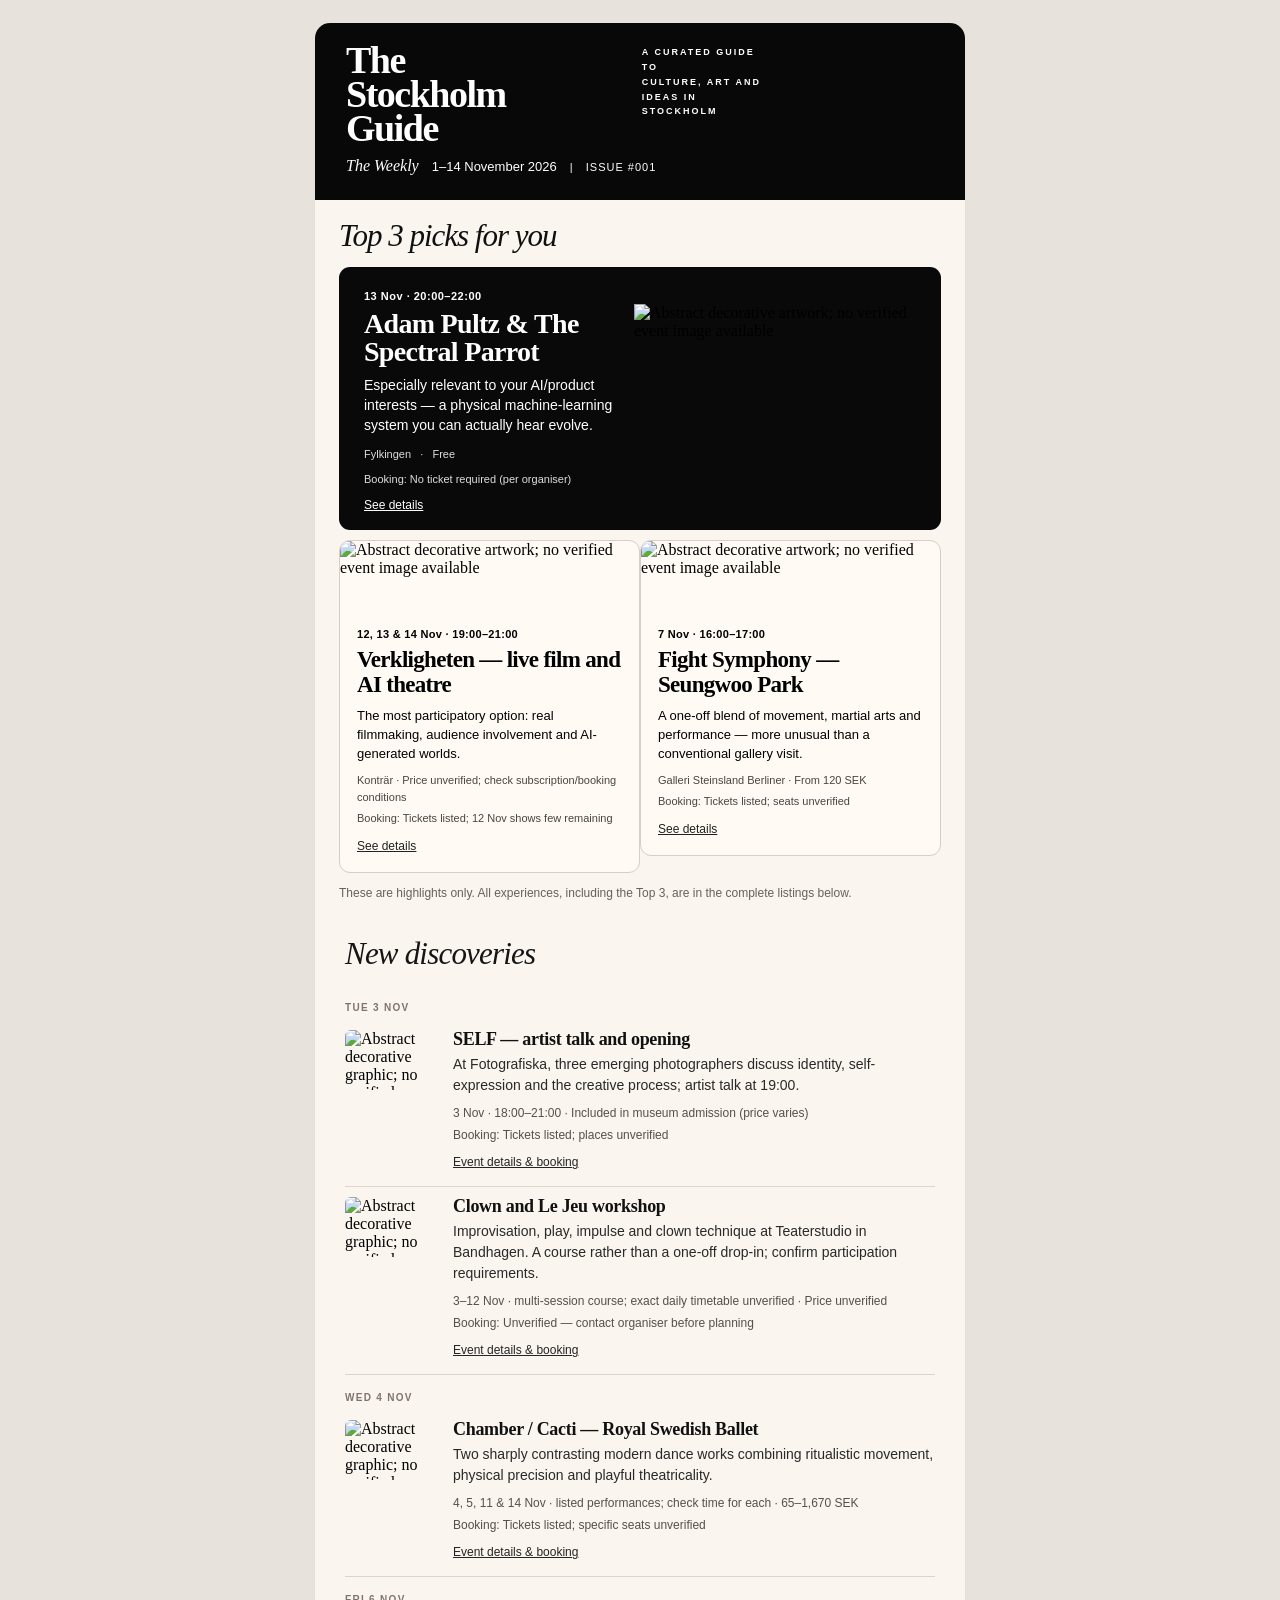
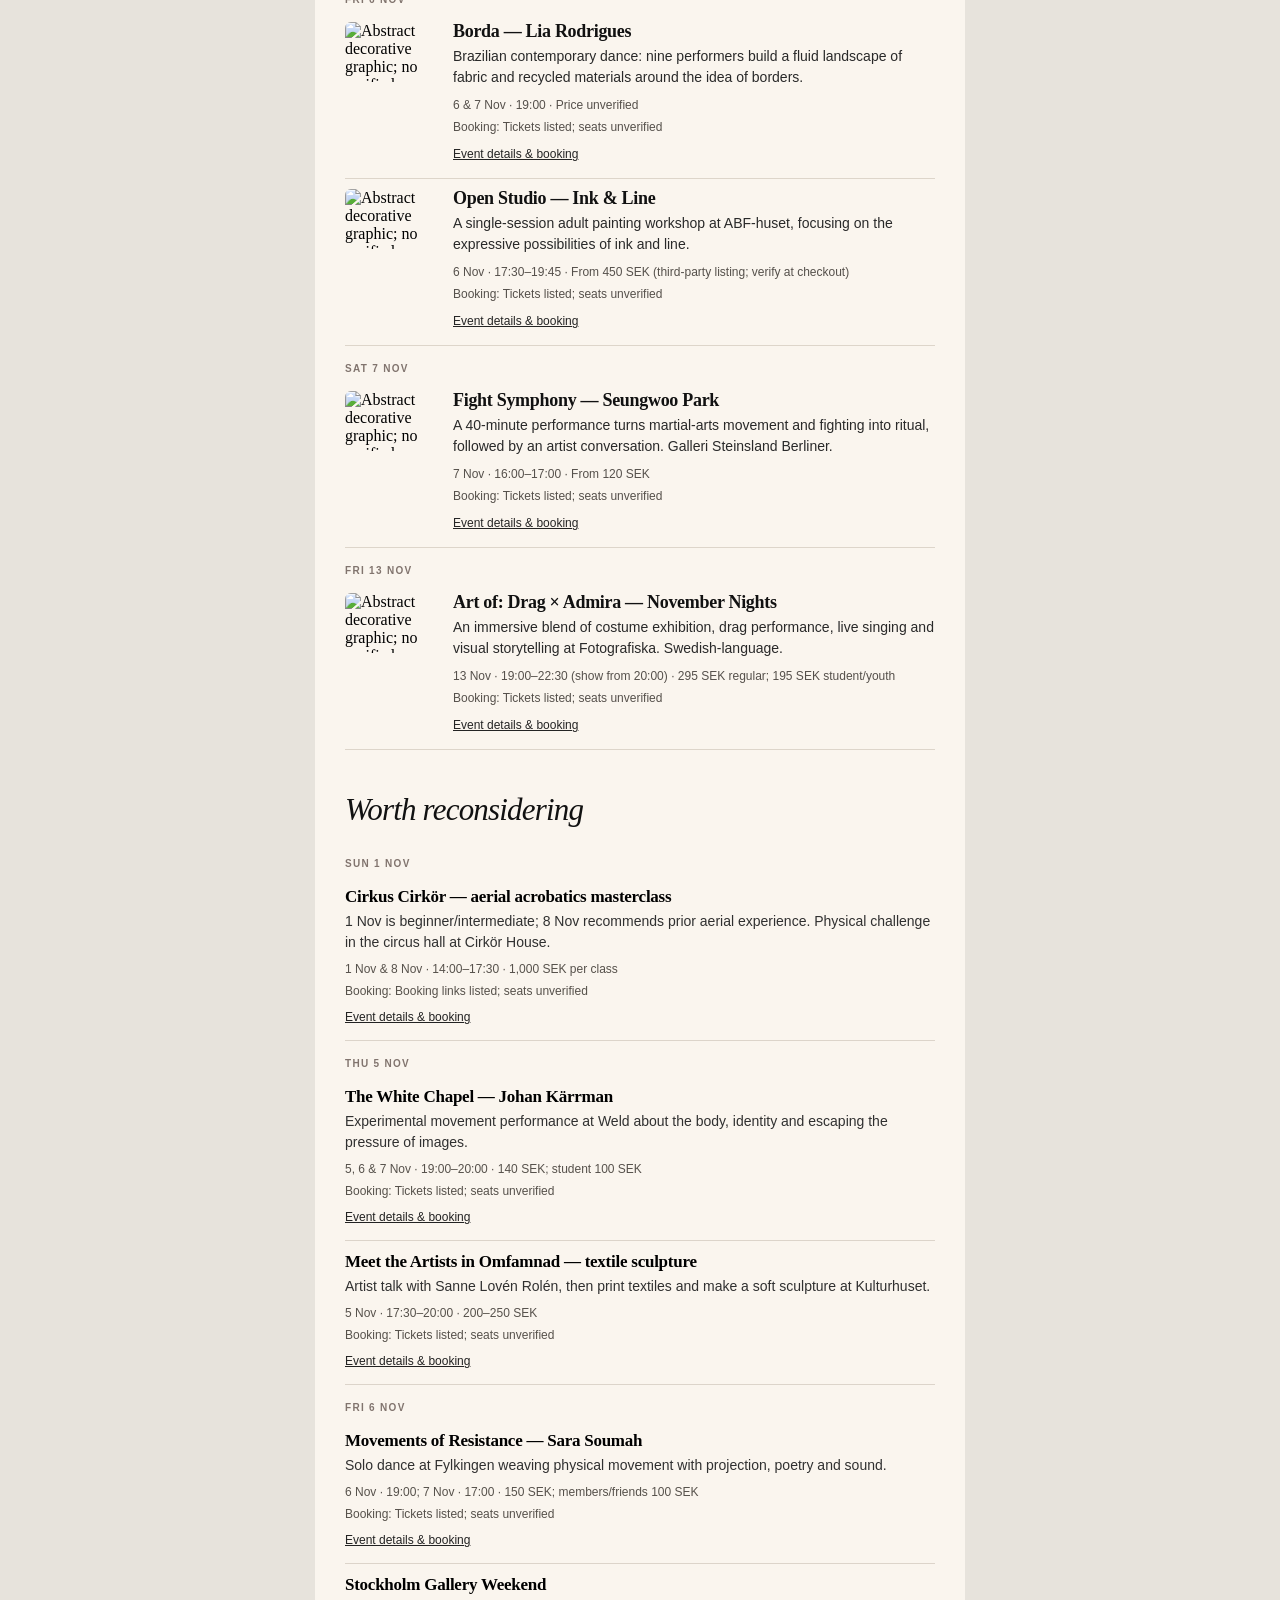
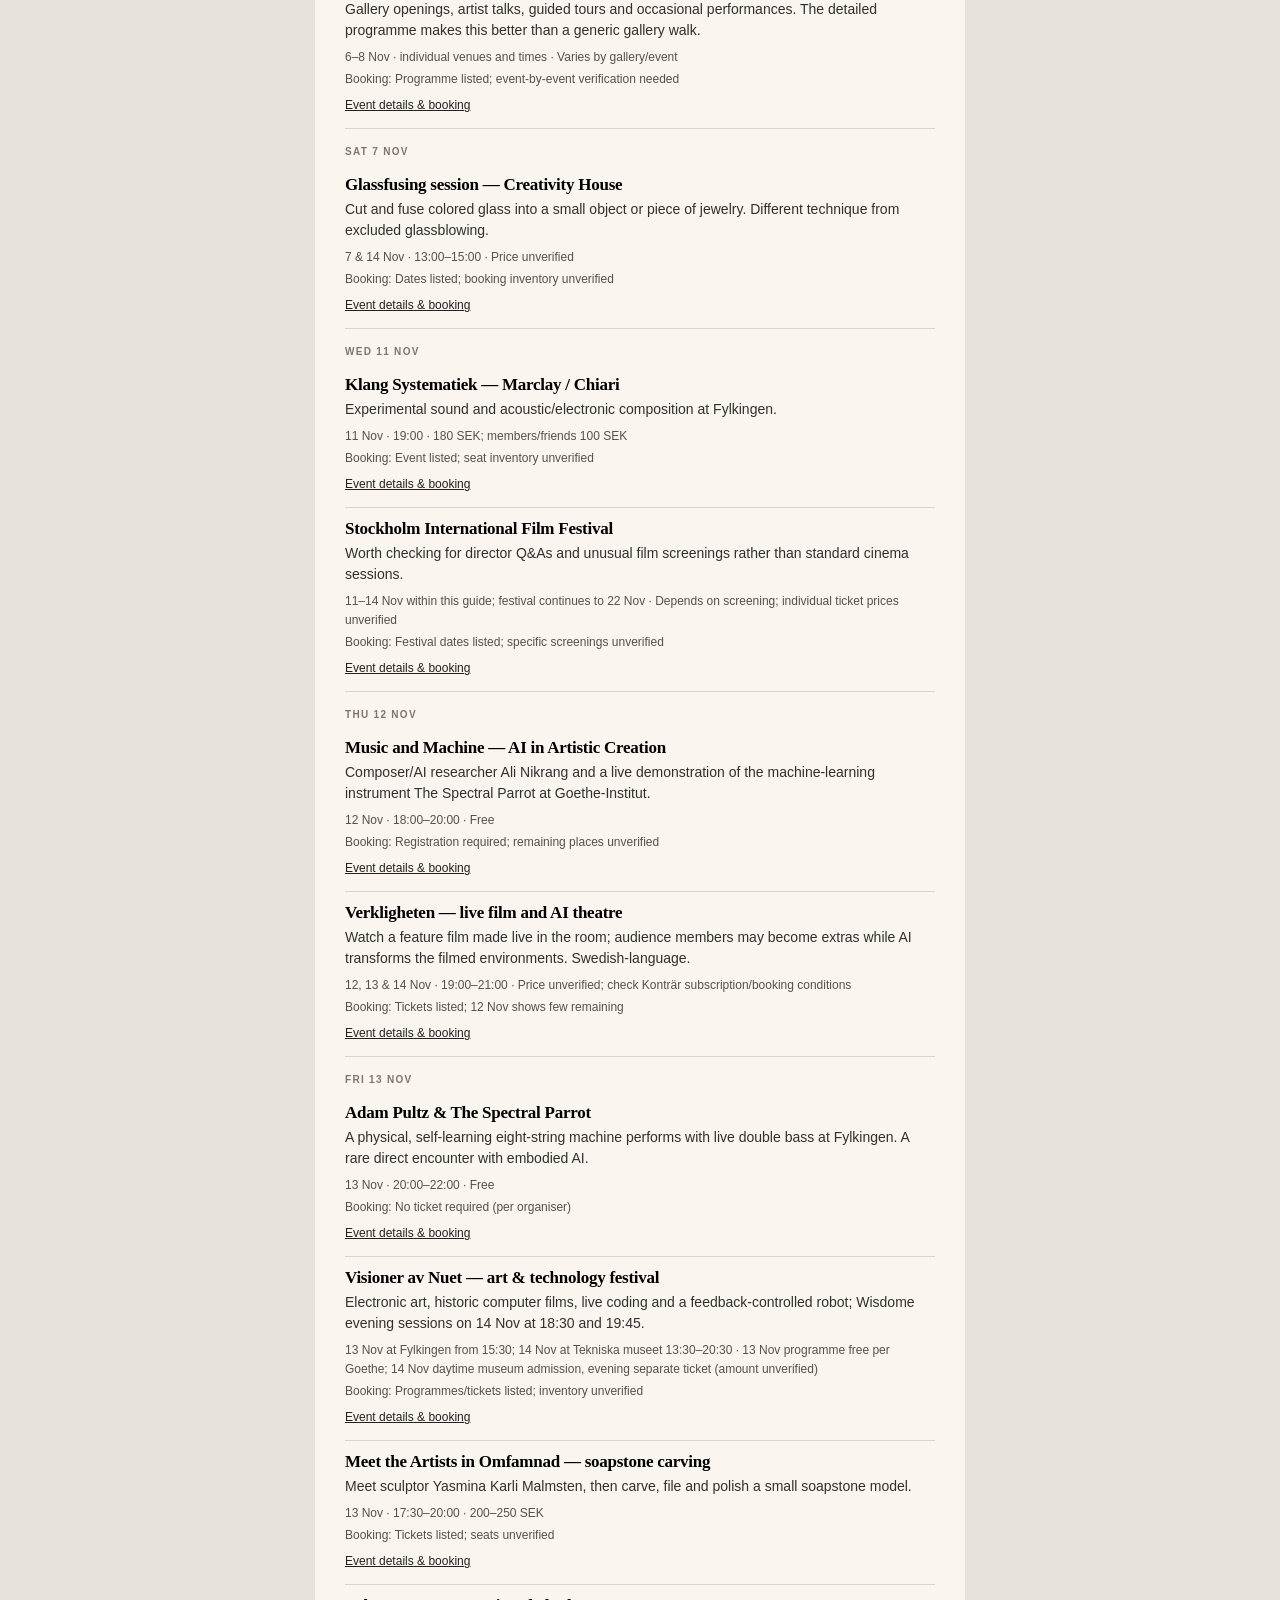
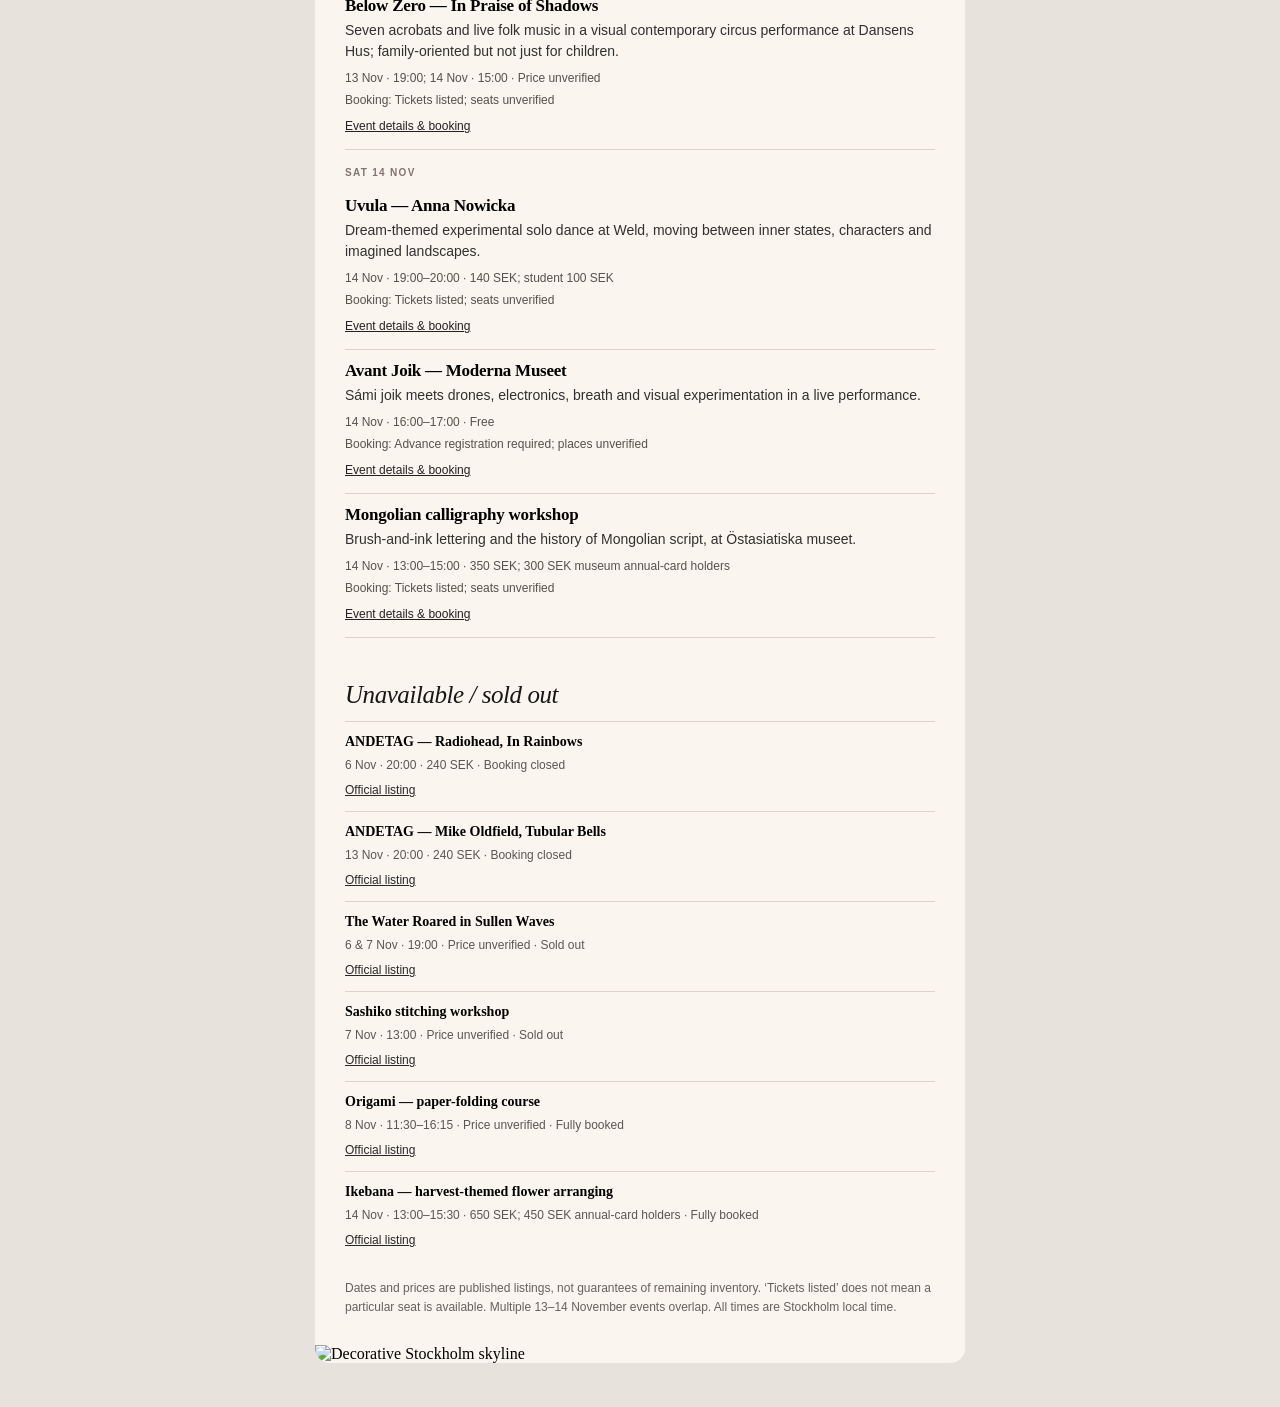
==== index.html @ 9b0d14fb "Publish milestone preview as Pages entrypoint" ====
<!doctype html>
<html lang="en"><head><meta charset="utf-8"><meta name="viewport" content="width=device-width,initial-scale=1"><meta name="color-scheme" content="light"><title>The Stockholm Guide · 1–14 November 2026</title>
<style>
@media screen and (max-width:600px){
 .shell{width:100%!important;max-width:100%!important}.outside{padding:0!important}.pad{padding-left:19px!important;padding-right:19px!important}
 .brand{font-size:34px!important;line-height:31px!important}.tagline{font-size:9px!important;letter-spacing:1.3px!important}.brush{width:95px!important;max-width:95px!important}
 .section-title{font-size:28px!important;line-height:32px!important}.feature-row,.feature-row tbody,.feature-row tr,.feature-row td{display:block!important;width:100%!important;box-sizing:border-box!important}.feature-gap{display:none!important}
 .hero-copy{padding:18px 18px 15px!important}.hero-photo{width:100%!important;max-height:165px!important;object-fit:cover!important}.hero-title{font-size:29px!important;line-height:30px!important}
 .small-card{margin-bottom:12px!important}.small-title{font-size:23px!important;line-height:25px!important}.small-photo{height:82px!important;object-fit:cover!important}
 .event-row,.event-row tbody,.event-row tr,.event-row td{box-sizing:border-box!important}.thumb-cell{width:65px!important}.thumb{width:54px!important;height:54px!important;object-fit:cover!important}
 .event-title{font-size:18px!important}.event-description{font-size:14px!important;line-height:21px!important}.event-info{font-size:12px!important;line-height:18px!important}
 .list-pad{padding-left:0!important;padding-right:0!important}.sky{height:auto!important}
}
</style></head>
<body style="margin:0;padding:0;background:#e7e3dc;-webkit-text-size-adjust:100%;">
<div style="display:none;font-size:1px;line-height:1px;max-height:0;max-width:0;opacity:0;overflow:hidden;">Experimental performance, art and unusual experiences in Stockholm — 1–14 November 2026</div>
<table role="presentation" width="100%" cellpadding="0" cellspacing="0" border="0" style="width:100%;border-collapse:collapse;background:#e7e3dc;"><tr><td align="center" class="outside" style="padding:23px 12px 44px;">
<table role="presentation" class="shell" width="650" cellpadding="0" cellspacing="0" border="0" style="width:650px;max-width:650px;border-collapse:separate;border-spacing:0;background:#faf5ee;border-radius:15px;overflow:hidden;">
<!-- FIXED MILESTONE MASTHEAD: stacked white serif brand + tagline + original brush + metadata line -->
<tr><td style="background:#080808;color:#fff;padding:0;">
<table role="presentation" width="100%" cellpadding="0" cellspacing="0" border="0" style="width:100%;border-collapse:collapse;"><tr><td class="pad" style="padding:20px 0 7px 31px;vertical-align:top;width:49%;">
<div class="brand" style="font-family:Georgia,'Times New Roman',serif;font-weight:bold;font-size:38px;line-height:34px;letter-spacing:-1.5px;color:white;">The<br>Stockholm<br>Guide</div></td>
<td style="padding:22px 0 0 9px;vertical-align:top;width:21%;border-left:0;"><div class="tagline" style="font-family:Arial,Helvetica,sans-serif;font-size:9px;font-weight:700;letter-spacing:2px;line-height:1.65;color:#fff;">A CURATED GUIDE TO<br>CULTURE, ART AND<br>IDEAS IN STOCKHOLM</div></td>
<td style="width:30%;vertical-align:top;text-align:right;padding:0;"><img class="brush" src="assets/milestone_brush.jpg" alt="" width="196" style="display:block;width:196px;max-width:196px;height:auto;border:0;margin-left:auto;"></td></tr></table>
<div class="pad" style="font-family:Arial,Helvetica,sans-serif;color:#fff;padding:2px 31px 11px;white-space:normal;"><span style="font-family:Georgia,'Times New Roman',serif;font-style:italic;font-size:16px;line-height:23px;">The Weekly</span><span style="font-size:13px;line-height:23px;padding:0 13px;">1–14 November 2026</span><span style="font-size:11px;letter-spacing:1px;">| &nbsp; ISSUE #001</span></div>
<img src="assets/milestone_torn.png" width="650" alt="" style="display:block;width:100%;height:11px;border:0;"></td></tr>
<!-- Top 3 layout is one integrated dark feature followed by TWO image-led supporting cards -->
<tr><td class="pad" style="padding:18px 24px 0;"><h2 class="section-title" style="font-family:Georgia,'Times New Roman',serif;font-size:31px;font-style:italic;line-height:36px;letter-spacing:-1px;margin:0 0 13px;font-weight:normal;color:#101010;">Top 3 picks for you <img src="assets/milestone_heading_stroke.png" width="95" alt="" style="width:95px;max-width:28%;height:auto;vertical-align:middle;border:0;display:inline-block;"></h2>


<table role="presentation" class="feature-row" width="100%" cellpadding="0" cellspacing="0" border="0" style="width:100%;background:#090909;border-radius:11px;overflow:hidden;border-collapse:separate;border-spacing:0;">
<tr><td class="hero-copy" width="49%" valign="middle" style="width:49%;padding:21px 5px 17px 25px;color:#fff;vertical-align:middle;">
<div style="font-family:Arial,Helvetica,sans-serif;font-size:11px;line-height:17px;letter-spacing:.5px;font-weight:bold;color:#fff;margin-bottom:5px;">13 Nov · 20:00–22:00</div>
<div class="hero-title" style="font-family:Georgia,'Times New Roman',serif;font-size:28px;font-weight:bold;line-height:28px;letter-spacing:-.7px;margin-bottom:9px;">Adam Pultz & The Spectral Parrot</div>
<div style="font-family:Arial,Helvetica,sans-serif;font-size:14px;line-height:20px;color:#fff;margin-bottom:11px;">Especially relevant to your AI/product interests — a physical machine-learning system you can actually hear evolve.</div>
<div style="font-family:Arial,Helvetica,sans-serif;font-size:11px;line-height:17px;color:#dedede;margin-bottom:8px;">Fylkingen &nbsp; · &nbsp; Free</div>
<div style="font-family:Arial,Helvetica,sans-serif;font-size:11px;line-height:17px;color:#dedede;margin-bottom:7px;">Booking: No ticket required (per organiser)</div>
<a href="https://www.goethe.de/ins/se/de/ver.cfm?event_id=27371285" style="font-family:Arial,Helvetica,sans-serif;font-size:12px;color:#fff;text-decoration:underline;">See details</a>
</td><td width="51%" style="width:51%;vertical-align:middle;padding:0;"><img class="hero-photo" src="assets/event-placeholder.jpg" width="307" alt="Abstract decorative artwork; no verified event image available" style="display:block;width:100%;height:auto;min-height:190px;object-fit:cover;border:0;"></td></tr></table>
<table role="presentation" class="feature-row" cellpadding="0" cellspacing="0" border="0" width="100%" style="border-collapse:collapse;width:100%;margin-top:10px;"><tr>


<td valign="top" style="width:50%;vertical-align:top;">
<table role="presentation" class="small-card" width="100%" cellpadding="0" cellspacing="0" border="0" style="width:100%;border-collapse:separate;border-spacing:0;border-radius:11px;overflow:hidden;background:#fffaf4;border:1px solid #d8cec1;">
<tr><td><img class="small-photo" src="assets/event-placeholder.jpg" width="292" alt="Abstract decorative artwork; no verified event image available" style="display:block;border:0;width:100%;height:73px;object-fit:cover;"></td></tr>
<tr><td style="padding:12px 17px 17px;"><div style="font-family:Arial,Helvetica,sans-serif;font-weight:700;font-size:11px;line-height:16px;letter-spacing:.3px;margin-bottom:5px;">12, 13 & 14 Nov · 19:00–21:00</div>
<div class="small-title" style="font:700 23px/25px Georgia,'Times New Roman',serif;letter-spacing:-.7px;margin:0 0 9px;">Verkligheten — live film and AI theatre</div>
<div style="font:13px/19px Arial,Helvetica,sans-serif;margin-bottom:9px;">The most participatory option: real filmmaking, audience involvement and AI-generated worlds.</div>
<div style="font:11px/17px Arial,Helvetica,sans-serif;color:#494541;margin-bottom:4px;">Konträr · Price unverified; check subscription/booking conditions</div>
<div style="font:11px/17px Arial,Helvetica,sans-serif;color:#494541;margin-bottom:9px;">Booking: Tickets listed; 12 Nov shows few remaining</div>
<a href="https://kontrar.se/en/show/verkligheten/" style="font:12px/17px Arial,Helvetica,sans-serif;text-decoration:underline;color:#222;">See details</a></td></tr></table></td>
<td class="feature-gap" width="10" style="width:10px;font-size:0;line-height:0;">&nbsp;</td>
<td valign="top" style="width:50%;vertical-align:top;">
<table role="presentation" class="small-card" width="100%" cellpadding="0" cellspacing="0" border="0" style="width:100%;border-collapse:separate;border-spacing:0;border-radius:11px;overflow:hidden;background:#fffaf4;border:1px solid #d8cec1;">
<tr><td><img class="small-photo" src="assets/event-placeholder.jpg" width="292" alt="Abstract decorative artwork; no verified event image available" style="display:block;border:0;width:100%;height:73px;object-fit:cover;"></td></tr>
<tr><td style="padding:12px 17px 17px;"><div style="font-family:Arial,Helvetica,sans-serif;font-weight:700;font-size:11px;line-height:16px;letter-spacing:.3px;margin-bottom:5px;">7 Nov · 16:00–17:00</div>
<div class="small-title" style="font:700 23px/25px Georgia,'Times New Roman',serif;letter-spacing:-.7px;margin:0 0 9px;">Fight Symphony — Seungwoo Park</div>
<div style="font:13px/19px Arial,Helvetica,sans-serif;margin-bottom:9px;">A one-off blend of movement, martial arts and performance — more unusual than a conventional gallery visit.</div>
<div style="font:11px/17px Arial,Helvetica,sans-serif;color:#494541;margin-bottom:4px;">Galleri Steinsland Berliner · From 120 SEK</div>
<div style="font:11px/17px Arial,Helvetica,sans-serif;color:#494541;margin-bottom:9px;">Booking: Tickets listed; seats unverified</div>
<a href="https://billetto.se/en/e/fight-symphony-seungwoo-park-biljetter-2023053" style="font:12px/17px Arial,Helvetica,sans-serif;text-decoration:underline;color:#222;">See details</a></td></tr></table></td>
</tr></table>
<p style="font:12px/18px Arial,Helvetica,sans-serif;color:#66615e;margin:11px 0 0;">These are highlights only. All experiences, including the Top 3, are in the complete listings below.</p>
</td></tr>
<!-- New discoveries: distinct FULL WIDTH group, image-supported entries, never side-by-side with Worth reconsidering -->
<tr><td class="pad" style="padding:34px 30px 0;"><h2 class="section-title" style="font:italic 31px/36px Georgia,'Times New Roman',serif;letter-spacing:-.8px;color:#151515;margin:0 0 13px;">New discoveries</h2>
<table role="presentation" cellpadding="0" cellspacing="0" border="0" width="100%" style="border-collapse:collapse;width:100%;">

<tr><td colspan="2" style="padding:15px 0 5px;color:#81746e;font:700 10px/15px Arial,Helvetica,sans-serif;letter-spacing:1.3px;text-transform:uppercase;">Tue 3 Nov</td></tr>
<tr><td class="thumb-cell" valign="top" width="96" style="width:96px;vertical-align:top;padding:10px 12px 15px 0;border-bottom:1px solid #ddd5ca;">
<img class="thumb" width="84" height="60" src="assets/event-placeholder-thumb.jpg" alt="Abstract decorative graphic; no verified event photo" style="display:block;width:84px;height:60px;object-fit:cover;border-radius:6px;border:0;"></td>
<td valign="top" style="vertical-align:top;padding:8px 0 14px;border-bottom:1px solid #ddd5ca;">
<div class="event-title" style="font:700 18px/22px Georgia,'Times New Roman',serif;letter-spacing:-.3px;margin-bottom:4px;color:#111;">SELF — artist talk and opening</div>
<div class="event-description" style="font:14px/21px Arial,Helvetica,sans-serif;margin:0 0 8px;color:#292929;">At Fotografiska, three emerging photographers discuss identity, self-expression and the creative process; artist talk at 19:00.</div>
<div class="event-info" style="font:12px/19px Arial,Helvetica,sans-serif;color:#55504b;margin-bottom:3px;">3 Nov · 18:00–21:00 · Included in museum admission (price varies)</div>
<div class="event-info" style="font:12px/19px Arial,Helvetica,sans-serif;color:#55504b;margin-bottom:7px;">Booking: Tickets listed; places unverified</div>
<a href="https://stockholm.fotografiska.com/en/events/self-artist-talk-and-opening" style="font:12px/19px Arial,Helvetica,sans-serif;text-decoration:underline;color:#242424;">Event details &amp; booking</a>
</td></tr>

<tr><td class="thumb-cell" valign="top" width="96" style="width:96px;vertical-align:top;padding:10px 12px 15px 0;border-bottom:1px solid #ddd5ca;">
<img class="thumb" width="84" height="60" src="assets/event-placeholder-thumb.jpg" alt="Abstract decorative graphic; no verified event photo" style="display:block;width:84px;height:60px;object-fit:cover;border-radius:6px;border:0;"></td>
<td valign="top" style="vertical-align:top;padding:8px 0 14px;border-bottom:1px solid #ddd5ca;">
<div class="event-title" style="font:700 18px/22px Georgia,'Times New Roman',serif;letter-spacing:-.3px;margin-bottom:4px;color:#111;">Clown and Le Jeu workshop</div>
<div class="event-description" style="font:14px/21px Arial,Helvetica,sans-serif;margin:0 0 8px;color:#292929;">Improvisation, play, impulse and clown technique at Teaterstudio in Bandhagen. A course rather than a one-off drop-in; confirm participation requirements.</div>
<div class="event-info" style="font:12px/19px Arial,Helvetica,sans-serif;color:#55504b;margin-bottom:3px;">3–12 Nov · multi-session course; exact daily timetable unverified · Price unverified</div>
<div class="event-info" style="font:12px/19px Arial,Helvetica,sans-serif;color:#55504b;margin-bottom:7px;">Booking: Unverified — contact organiser before planning</div>
<a href="https://nupagang.se/en/event/90556/" style="font:12px/19px Arial,Helvetica,sans-serif;text-decoration:underline;color:#242424;">Event details &amp; booking</a>
</td></tr>
<tr><td colspan="2" style="padding:15px 0 5px;color:#81746e;font:700 10px/15px Arial,Helvetica,sans-serif;letter-spacing:1.3px;text-transform:uppercase;">Wed 4 Nov</td></tr>
<tr><td class="thumb-cell" valign="top" width="96" style="width:96px;vertical-align:top;padding:10px 12px 15px 0;border-bottom:1px solid #ddd5ca;">
<img class="thumb" width="84" height="60" src="assets/event-placeholder-thumb.jpg" alt="Abstract decorative graphic; no verified event photo" style="display:block;width:84px;height:60px;object-fit:cover;border-radius:6px;border:0;"></td>
<td valign="top" style="vertical-align:top;padding:8px 0 14px;border-bottom:1px solid #ddd5ca;">
<div class="event-title" style="font:700 18px/22px Georgia,'Times New Roman',serif;letter-spacing:-.3px;margin-bottom:4px;color:#111;">Chamber / Cacti — Royal Swedish Ballet</div>
<div class="event-description" style="font:14px/21px Arial,Helvetica,sans-serif;margin:0 0 8px;color:#292929;">Two sharply contrasting modern dance works combining ritualistic movement, physical precision and playful theatricality.</div>
<div class="event-info" style="font:12px/19px Arial,Helvetica,sans-serif;color:#55504b;margin-bottom:3px;">4, 5, 11 & 14 Nov · listed performances; check time for each · 65–1,670 SEK</div>
<div class="event-info" style="font:12px/19px Arial,Helvetica,sans-serif;color:#55504b;margin-bottom:7px;">Booking: Tickets listed; specific seats unverified</div>
<a href="https://www.operan.se/en/productions/chamber-cacti" style="font:12px/19px Arial,Helvetica,sans-serif;text-decoration:underline;color:#242424;">Event details &amp; booking</a>
</td></tr>
<tr><td colspan="2" style="padding:15px 0 5px;color:#81746e;font:700 10px/15px Arial,Helvetica,sans-serif;letter-spacing:1.3px;text-transform:uppercase;">Fri 6 Nov</td></tr>
<tr><td class="thumb-cell" valign="top" width="96" style="width:96px;vertical-align:top;padding:10px 12px 15px 0;border-bottom:1px solid #ddd5ca;">
<img class="thumb" width="84" height="60" src="assets/event-placeholder-thumb.jpg" alt="Abstract decorative graphic; no verified event photo" style="display:block;width:84px;height:60px;object-fit:cover;border-radius:6px;border:0;"></td>
<td valign="top" style="vertical-align:top;padding:8px 0 14px;border-bottom:1px solid #ddd5ca;">
<div class="event-title" style="font:700 18px/22px Georgia,'Times New Roman',serif;letter-spacing:-.3px;margin-bottom:4px;color:#111;">Borda — Lia Rodrigues</div>
<div class="event-description" style="font:14px/21px Arial,Helvetica,sans-serif;margin:0 0 8px;color:#292929;">Brazilian contemporary dance: nine performers build a fluid landscape of fabric and recycled materials around the idea of borders.</div>
<div class="event-info" style="font:12px/19px Arial,Helvetica,sans-serif;color:#55504b;margin-bottom:3px;">6 & 7 Nov · 19:00 · Price unverified</div>
<div class="event-info" style="font:12px/19px Arial,Helvetica,sans-serif;color:#55504b;margin-bottom:7px;">Booking: Tickets listed; seats unverified</div>
<a href="https://dansenshus.se/en/program/lia-rodrigues-bra-borda/" style="font:12px/19px Arial,Helvetica,sans-serif;text-decoration:underline;color:#242424;">Event details &amp; booking</a>
</td></tr>

<tr><td class="thumb-cell" valign="top" width="96" style="width:96px;vertical-align:top;padding:10px 12px 15px 0;border-bottom:1px solid #ddd5ca;">
<img class="thumb" width="84" height="60" src="assets/event-placeholder-thumb.jpg" alt="Abstract decorative graphic; no verified event photo" style="display:block;width:84px;height:60px;object-fit:cover;border-radius:6px;border:0;"></td>
<td valign="top" style="vertical-align:top;padding:8px 0 14px;border-bottom:1px solid #ddd5ca;">
<div class="event-title" style="font:700 18px/22px Georgia,'Times New Roman',serif;letter-spacing:-.3px;margin-bottom:4px;color:#111;">Open Studio — Ink & Line</div>
<div class="event-description" style="font:14px/21px Arial,Helvetica,sans-serif;margin:0 0 8px;color:#292929;">A single-session adult painting workshop at ABF-huset, focusing on the expressive possibilities of ink and line.</div>
<div class="event-info" style="font:12px/19px Arial,Helvetica,sans-serif;color:#55504b;margin-bottom:3px;">6 Nov · 17:30–19:45 · From 450 SEK (third-party listing; verify at checkout)</div>
<div class="event-info" style="font:12px/19px Arial,Helvetica,sans-serif;color:#55504b;margin-bottom:7px;">Booking: Tickets listed; seats unverified</div>
<a href="https://www.tickster.com/se/en/events/3k1f32bajd91041/2026-11-06/oppen-atelje" style="font:12px/19px Arial,Helvetica,sans-serif;text-decoration:underline;color:#242424;">Event details &amp; booking</a>
</td></tr>
<tr><td colspan="2" style="padding:15px 0 5px;color:#81746e;font:700 10px/15px Arial,Helvetica,sans-serif;letter-spacing:1.3px;text-transform:uppercase;">Sat 7 Nov</td></tr>
<tr><td class="thumb-cell" valign="top" width="96" style="width:96px;vertical-align:top;padding:10px 12px 15px 0;border-bottom:1px solid #ddd5ca;">
<img class="thumb" width="84" height="60" src="assets/event-placeholder-thumb.jpg" alt="Abstract decorative graphic; no verified event photo" style="display:block;width:84px;height:60px;object-fit:cover;border-radius:6px;border:0;"></td>
<td valign="top" style="vertical-align:top;padding:8px 0 14px;border-bottom:1px solid #ddd5ca;">
<div class="event-title" style="font:700 18px/22px Georgia,'Times New Roman',serif;letter-spacing:-.3px;margin-bottom:4px;color:#111;">Fight Symphony — Seungwoo Park</div>
<div class="event-description" style="font:14px/21px Arial,Helvetica,sans-serif;margin:0 0 8px;color:#292929;">A 40-minute performance turns martial-arts movement and fighting into ritual, followed by an artist conversation. Galleri Steinsland Berliner.</div>
<div class="event-info" style="font:12px/19px Arial,Helvetica,sans-serif;color:#55504b;margin-bottom:3px;">7 Nov · 16:00–17:00 · From 120 SEK</div>
<div class="event-info" style="font:12px/19px Arial,Helvetica,sans-serif;color:#55504b;margin-bottom:7px;">Booking: Tickets listed; seats unverified</div>
<a href="https://billetto.se/en/e/fight-symphony-seungwoo-park-biljetter-2023053" style="font:12px/19px Arial,Helvetica,sans-serif;text-decoration:underline;color:#242424;">Event details &amp; booking</a>
</td></tr>
<tr><td colspan="2" style="padding:15px 0 5px;color:#81746e;font:700 10px/15px Arial,Helvetica,sans-serif;letter-spacing:1.3px;text-transform:uppercase;">Fri 13 Nov</td></tr>
<tr><td class="thumb-cell" valign="top" width="96" style="width:96px;vertical-align:top;padding:10px 12px 15px 0;border-bottom:1px solid #ddd5ca;">
<img class="thumb" width="84" height="60" src="assets/event-placeholder-thumb.jpg" alt="Abstract decorative graphic; no verified event photo" style="display:block;width:84px;height:60px;object-fit:cover;border-radius:6px;border:0;"></td>
<td valign="top" style="vertical-align:top;padding:8px 0 14px;border-bottom:1px solid #ddd5ca;">
<div class="event-title" style="font:700 18px/22px Georgia,'Times New Roman',serif;letter-spacing:-.3px;margin-bottom:4px;color:#111;">Art of: Drag × Admira — November Nights</div>
<div class="event-description" style="font:14px/21px Arial,Helvetica,sans-serif;margin:0 0 8px;color:#292929;">An immersive blend of costume exhibition, drag performance, live singing and visual storytelling at Fotografiska. Swedish-language.</div>
<div class="event-info" style="font:12px/19px Arial,Helvetica,sans-serif;color:#55504b;margin-bottom:3px;">13 Nov · 19:00–22:30 (show from 20:00) · 295 SEK regular; 195 SEK student/youth</div>
<div class="event-info" style="font:12px/19px Arial,Helvetica,sans-serif;color:#55504b;margin-bottom:7px;">Booking: Tickets listed; seats unverified</div>
<a href="https://stockholm.fotografiska.com/sv/events/art-of-drag-admira-november-nights" style="font:12px/19px Arial,Helvetica,sans-serif;text-decoration:underline;color:#242424;">Event details &amp; booking</a>
</td></tr>
</table></td></tr>
<!-- Worth reconsidering: SEPARATE minimal image-free rows, full metadata -->
<tr><td class="pad" style="padding:42px 30px 0;"><h2 class="section-title" style="font:italic 31px/36px Georgia,'Times New Roman',serif;letter-spacing:-.8px;color:#111;margin:0 0 13px;">Worth reconsidering</h2>
<table role="presentation" width="100%" cellpadding="0" cellspacing="0" border="0" style="border-collapse:collapse;width:100%;">

<tr><td style="padding:15px 0 5px;color:#81746e;font:700 10px/15px Arial,Helvetica,sans-serif;letter-spacing:1.3px;text-transform:uppercase;">Sun 1 Nov</td></tr>
<tr><td style="padding:10px 0 13px;border-bottom:1px solid #dcd4ca;">
<div class="event-title" style="font:700 17px/21px Georgia,'Times New Roman',serif;letter-spacing:-.25px;margin-bottom:4px;">Cirkus Cirkör — aerial acrobatics masterclass</div>
<div class="event-description" style="font:14px/21px Arial,Helvetica,sans-serif;margin-bottom:7px;color:#303030;">1 Nov is beginner/intermediate; 8 Nov recommends prior aerial experience. Physical challenge in the circus hall at Cirkör House.</div>
<div class="event-info" style="font:12px/19px Arial,Helvetica,sans-serif;color:#56514b;margin-bottom:3px;">1 Nov & 8 Nov · 14:00–17:30 · 1,000 SEK per class</div>
<div class="event-info" style="font:12px/19px Arial,Helvetica,sans-serif;color:#56514b;margin-bottom:6px;">Booking: Booking links listed; seats unverified</div>
<a href="https://www.cirkor.se/en/aerial-acrobatics-masterclasses/" style="font:12px/19px Arial,Helvetica,sans-serif;color:#222;text-decoration:underline;">Event details &amp; booking</a>
</td></tr>
<tr><td style="padding:15px 0 5px;color:#81746e;font:700 10px/15px Arial,Helvetica,sans-serif;letter-spacing:1.3px;text-transform:uppercase;">Thu 5 Nov</td></tr>
<tr><td style="padding:10px 0 13px;border-bottom:1px solid #dcd4ca;">
<div class="event-title" style="font:700 17px/21px Georgia,'Times New Roman',serif;letter-spacing:-.25px;margin-bottom:4px;">The White Chapel — Johan Kärrman</div>
<div class="event-description" style="font:14px/21px Arial,Helvetica,sans-serif;margin-bottom:7px;color:#303030;">Experimental movement performance at Weld about the body, identity and escaping the pressure of images.</div>
<div class="event-info" style="font:12px/19px Arial,Helvetica,sans-serif;color:#56514b;margin-bottom:3px;">5, 6 & 7 Nov · 19:00–20:00 · 140 SEK; student 100 SEK</div>
<div class="event-info" style="font:12px/19px Arial,Helvetica,sans-serif;color:#56514b;margin-bottom:6px;">Booking: Tickets listed; seats unverified</div>
<a href="https://book.weld.se/" style="font:12px/19px Arial,Helvetica,sans-serif;color:#222;text-decoration:underline;">Event details &amp; booking</a>
</td></tr>

<tr><td style="padding:10px 0 13px;border-bottom:1px solid #dcd4ca;">
<div class="event-title" style="font:700 17px/21px Georgia,'Times New Roman',serif;letter-spacing:-.25px;margin-bottom:4px;">Meet the Artists in Omfamnad — textile sculpture</div>
<div class="event-description" style="font:14px/21px Arial,Helvetica,sans-serif;margin-bottom:7px;color:#303030;">Artist talk with Sanne Lovén Rolén, then print textiles and make a soft sculpture at Kulturhuset.</div>
<div class="event-info" style="font:12px/19px Arial,Helvetica,sans-serif;color:#56514b;margin-bottom:3px;">5 Nov · 17:30–20:00 · 200–250 SEK</div>
<div class="event-info" style="font:12px/19px Arial,Helvetica,sans-serif;color:#56514b;margin-bottom:6px;">Booking: Tickets listed; seats unverified</div>
<a href="https://kulturhusetstadsteatern.se/utstallningar/mot-konstnarerna-i-omfamnad" style="font:12px/19px Arial,Helvetica,sans-serif;color:#222;text-decoration:underline;">Event details &amp; booking</a>
</td></tr>
<tr><td style="padding:15px 0 5px;color:#81746e;font:700 10px/15px Arial,Helvetica,sans-serif;letter-spacing:1.3px;text-transform:uppercase;">Fri 6 Nov</td></tr>
<tr><td style="padding:10px 0 13px;border-bottom:1px solid #dcd4ca;">
<div class="event-title" style="font:700 17px/21px Georgia,'Times New Roman',serif;letter-spacing:-.25px;margin-bottom:4px;">Movements of Resistance — Sara Soumah</div>
<div class="event-description" style="font:14px/21px Arial,Helvetica,sans-serif;margin-bottom:7px;color:#303030;">Solo dance at Fylkingen weaving physical movement with projection, poetry and sound.</div>
<div class="event-info" style="font:12px/19px Arial,Helvetica,sans-serif;color:#56514b;margin-bottom:3px;">6 Nov · 19:00; 7 Nov · 17:00 · 150 SEK; members/friends 100 SEK</div>
<div class="event-info" style="font:12px/19px Arial,Helvetica,sans-serif;color:#56514b;margin-bottom:6px;">Booking: Tickets listed; seats unverified</div>
<a href="https://www.fylkingen.se/en/events" style="font:12px/19px Arial,Helvetica,sans-serif;color:#222;text-decoration:underline;">Event details &amp; booking</a>
</td></tr>

<tr><td style="padding:10px 0 13px;border-bottom:1px solid #dcd4ca;">
<div class="event-title" style="font:700 17px/21px Georgia,'Times New Roman',serif;letter-spacing:-.25px;margin-bottom:4px;">Stockholm Gallery Weekend</div>
<div class="event-description" style="font:14px/21px Arial,Helvetica,sans-serif;margin-bottom:7px;color:#303030;">Gallery openings, artist talks, guided tours and occasional performances. The detailed programme makes this better than a generic gallery walk.</div>
<div class="event-info" style="font:12px/19px Arial,Helvetica,sans-serif;color:#56514b;margin-bottom:3px;">6–8 Nov · individual venues and times · Varies by gallery/event</div>
<div class="event-info" style="font:12px/19px Arial,Helvetica,sans-serif;color:#56514b;margin-bottom:6px;">Booking: Programme listed; event-by-event verification needed</div>
<a href="https://gallery-weekend-stockholm.com/" style="font:12px/19px Arial,Helvetica,sans-serif;color:#222;text-decoration:underline;">Event details &amp; booking</a>
</td></tr>
<tr><td style="padding:15px 0 5px;color:#81746e;font:700 10px/15px Arial,Helvetica,sans-serif;letter-spacing:1.3px;text-transform:uppercase;">Sat 7 Nov</td></tr>
<tr><td style="padding:10px 0 13px;border-bottom:1px solid #dcd4ca;">
<div class="event-title" style="font:700 17px/21px Georgia,'Times New Roman',serif;letter-spacing:-.25px;margin-bottom:4px;">Glassfusing session — Creativity House</div>
<div class="event-description" style="font:14px/21px Arial,Helvetica,sans-serif;margin-bottom:7px;color:#303030;">Cut and fuse colored glass into a small object or piece of jewelry. Different technique from excluded glassblowing.</div>
<div class="event-info" style="font:12px/19px Arial,Helvetica,sans-serif;color:#56514b;margin-bottom:3px;">7 & 14 Nov · 13:00–15:00 · Price unverified</div>
<div class="event-info" style="font:12px/19px Arial,Helvetica,sans-serif;color:#56514b;margin-bottom:6px;">Booking: Dates listed; booking inventory unverified</div>
<a href="https://www.visitstockholm.com/events/glassfusing-session/next/" style="font:12px/19px Arial,Helvetica,sans-serif;color:#222;text-decoration:underline;">Event details &amp; booking</a>
</td></tr>
<tr><td style="padding:15px 0 5px;color:#81746e;font:700 10px/15px Arial,Helvetica,sans-serif;letter-spacing:1.3px;text-transform:uppercase;">Wed 11 Nov</td></tr>
<tr><td style="padding:10px 0 13px;border-bottom:1px solid #dcd4ca;">
<div class="event-title" style="font:700 17px/21px Georgia,'Times New Roman',serif;letter-spacing:-.25px;margin-bottom:4px;">Klang Systematiek — Marclay / Chiari</div>
<div class="event-description" style="font:14px/21px Arial,Helvetica,sans-serif;margin-bottom:7px;color:#303030;">Experimental sound and acoustic/electronic composition at Fylkingen.</div>
<div class="event-info" style="font:12px/19px Arial,Helvetica,sans-serif;color:#56514b;margin-bottom:3px;">11 Nov · 19:00 · 180 SEK; members/friends 100 SEK</div>
<div class="event-info" style="font:12px/19px Arial,Helvetica,sans-serif;color:#56514b;margin-bottom:6px;">Booking: Event listed; seat inventory unverified</div>
<a href="https://www.fylkingen.se/en/events" style="font:12px/19px Arial,Helvetica,sans-serif;color:#222;text-decoration:underline;">Event details &amp; booking</a>
</td></tr>

<tr><td style="padding:10px 0 13px;border-bottom:1px solid #dcd4ca;">
<div class="event-title" style="font:700 17px/21px Georgia,'Times New Roman',serif;letter-spacing:-.25px;margin-bottom:4px;">Stockholm International Film Festival</div>
<div class="event-description" style="font:14px/21px Arial,Helvetica,sans-serif;margin-bottom:7px;color:#303030;">Worth checking for director Q&As and unusual film screenings rather than standard cinema sessions.</div>
<div class="event-info" style="font:12px/19px Arial,Helvetica,sans-serif;color:#56514b;margin-bottom:3px;">11–14 Nov within this guide; festival continues to 22 Nov · Depends on screening; individual ticket prices unverified</div>
<div class="event-info" style="font:12px/19px Arial,Helvetica,sans-serif;color:#56514b;margin-bottom:6px;">Booking: Festival dates listed; specific screenings unverified</div>
<a href="https://www.stockholmfilmfestival.se/en/" style="font:12px/19px Arial,Helvetica,sans-serif;color:#222;text-decoration:underline;">Event details &amp; booking</a>
</td></tr>
<tr><td style="padding:15px 0 5px;color:#81746e;font:700 10px/15px Arial,Helvetica,sans-serif;letter-spacing:1.3px;text-transform:uppercase;">Thu 12 Nov</td></tr>
<tr><td style="padding:10px 0 13px;border-bottom:1px solid #dcd4ca;">
<div class="event-title" style="font:700 17px/21px Georgia,'Times New Roman',serif;letter-spacing:-.25px;margin-bottom:4px;">Music and Machine — AI in Artistic Creation</div>
<div class="event-description" style="font:14px/21px Arial,Helvetica,sans-serif;margin-bottom:7px;color:#303030;">Composer/AI researcher Ali Nikrang and a live demonstration of the machine-learning instrument The Spectral Parrot at Goethe-Institut.</div>
<div class="event-info" style="font:12px/19px Arial,Helvetica,sans-serif;color:#56514b;margin-bottom:3px;">12 Nov · 18:00–20:00 · Free</div>
<div class="event-info" style="font:12px/19px Arial,Helvetica,sans-serif;color:#56514b;margin-bottom:6px;">Booking: Registration required; remaining places unverified</div>
<a href="https://www.goethe.de/ins/se/sv/ver.cfm?event_id=27369359" style="font:12px/19px Arial,Helvetica,sans-serif;color:#222;text-decoration:underline;">Event details &amp; booking</a>
</td></tr>

<tr><td style="padding:10px 0 13px;border-bottom:1px solid #dcd4ca;">
<div class="event-title" style="font:700 17px/21px Georgia,'Times New Roman',serif;letter-spacing:-.25px;margin-bottom:4px;">Verkligheten — live film and AI theatre</div>
<div class="event-description" style="font:14px/21px Arial,Helvetica,sans-serif;margin-bottom:7px;color:#303030;">Watch a feature film made live in the room; audience members may become extras while AI transforms the filmed environments. Swedish-language.</div>
<div class="event-info" style="font:12px/19px Arial,Helvetica,sans-serif;color:#56514b;margin-bottom:3px;">12, 13 & 14 Nov · 19:00–21:00 · Price unverified; check Konträr subscription/booking conditions</div>
<div class="event-info" style="font:12px/19px Arial,Helvetica,sans-serif;color:#56514b;margin-bottom:6px;">Booking: Tickets listed; 12 Nov shows few remaining</div>
<a href="https://kontrar.se/en/show/verkligheten/" style="font:12px/19px Arial,Helvetica,sans-serif;color:#222;text-decoration:underline;">Event details &amp; booking</a>
</td></tr>
<tr><td style="padding:15px 0 5px;color:#81746e;font:700 10px/15px Arial,Helvetica,sans-serif;letter-spacing:1.3px;text-transform:uppercase;">Fri 13 Nov</td></tr>
<tr><td style="padding:10px 0 13px;border-bottom:1px solid #dcd4ca;">
<div class="event-title" style="font:700 17px/21px Georgia,'Times New Roman',serif;letter-spacing:-.25px;margin-bottom:4px;">Adam Pultz & The Spectral Parrot</div>
<div class="event-description" style="font:14px/21px Arial,Helvetica,sans-serif;margin-bottom:7px;color:#303030;">A physical, self-learning eight-string machine performs with live double bass at Fylkingen. A rare direct encounter with embodied AI.</div>
<div class="event-info" style="font:12px/19px Arial,Helvetica,sans-serif;color:#56514b;margin-bottom:3px;">13 Nov · 20:00–22:00 · Free</div>
<div class="event-info" style="font:12px/19px Arial,Helvetica,sans-serif;color:#56514b;margin-bottom:6px;">Booking: No ticket required (per organiser)</div>
<a href="https://www.goethe.de/ins/se/de/ver.cfm?event_id=27371285" style="font:12px/19px Arial,Helvetica,sans-serif;color:#222;text-decoration:underline;">Event details &amp; booking</a>
</td></tr>

<tr><td style="padding:10px 0 13px;border-bottom:1px solid #dcd4ca;">
<div class="event-title" style="font:700 17px/21px Georgia,'Times New Roman',serif;letter-spacing:-.25px;margin-bottom:4px;">Visioner av Nuet — art & technology festival</div>
<div class="event-description" style="font:14px/21px Arial,Helvetica,sans-serif;margin-bottom:7px;color:#303030;">Electronic art, historic computer films, live coding and a feedback-controlled robot; Wisdome evening sessions on 14 Nov at 18:30 and 19:45.</div>
<div class="event-info" style="font:12px/19px Arial,Helvetica,sans-serif;color:#56514b;margin-bottom:3px;">13 Nov at Fylkingen from 15:30; 14 Nov at Tekniska museet 13:30–20:30 · 13 Nov programme free per Goethe; 14 Nov daytime museum admission, evening separate ticket (amount unverified)</div>
<div class="event-info" style="font:12px/19px Arial,Helvetica,sans-serif;color:#56514b;margin-bottom:6px;">Booking: Programmes/tickets listed; inventory unverified</div>
<a href="https://www.tekniskamuseet.se/program-och-upplevelser/art-tech/visioner-av-nuet/" style="font:12px/19px Arial,Helvetica,sans-serif;color:#222;text-decoration:underline;">Event details &amp; booking</a>
</td></tr>

<tr><td style="padding:10px 0 13px;border-bottom:1px solid #dcd4ca;">
<div class="event-title" style="font:700 17px/21px Georgia,'Times New Roman',serif;letter-spacing:-.25px;margin-bottom:4px;">Meet the Artists in Omfamnad — soapstone carving</div>
<div class="event-description" style="font:14px/21px Arial,Helvetica,sans-serif;margin-bottom:7px;color:#303030;">Meet sculptor Yasmina Karli Malmsten, then carve, file and polish a small soapstone model.</div>
<div class="event-info" style="font:12px/19px Arial,Helvetica,sans-serif;color:#56514b;margin-bottom:3px;">13 Nov · 17:30–20:00 · 200–250 SEK</div>
<div class="event-info" style="font:12px/19px Arial,Helvetica,sans-serif;color:#56514b;margin-bottom:6px;">Booking: Tickets listed; seats unverified</div>
<a href="https://kulturhusetstadsteatern.se/utstallningar/mot-konstnarerna-i-omfamnad" style="font:12px/19px Arial,Helvetica,sans-serif;color:#222;text-decoration:underline;">Event details &amp; booking</a>
</td></tr>

<tr><td style="padding:10px 0 13px;border-bottom:1px solid #dcd4ca;">
<div class="event-title" style="font:700 17px/21px Georgia,'Times New Roman',serif;letter-spacing:-.25px;margin-bottom:4px;">Below Zero — In Praise of Shadows</div>
<div class="event-description" style="font:14px/21px Arial,Helvetica,sans-serif;margin-bottom:7px;color:#303030;">Seven acrobats and live folk music in a visual contemporary circus performance at Dansens Hus; family-oriented but not just for children.</div>
<div class="event-info" style="font:12px/19px Arial,Helvetica,sans-serif;color:#56514b;margin-bottom:3px;">13 Nov · 19:00; 14 Nov · 15:00 · Price unverified</div>
<div class="event-info" style="font:12px/19px Arial,Helvetica,sans-serif;color:#56514b;margin-bottom:6px;">Booking: Tickets listed; seats unverified</div>
<a href="https://dansenshus.se/en/program/below-zero-swe-in-praise-of-shadows/" style="font:12px/19px Arial,Helvetica,sans-serif;color:#222;text-decoration:underline;">Event details &amp; booking</a>
</td></tr>
<tr><td style="padding:15px 0 5px;color:#81746e;font:700 10px/15px Arial,Helvetica,sans-serif;letter-spacing:1.3px;text-transform:uppercase;">Sat 14 Nov</td></tr>
<tr><td style="padding:10px 0 13px;border-bottom:1px solid #dcd4ca;">
<div class="event-title" style="font:700 17px/21px Georgia,'Times New Roman',serif;letter-spacing:-.25px;margin-bottom:4px;">Uvula — Anna Nowicka</div>
<div class="event-description" style="font:14px/21px Arial,Helvetica,sans-serif;margin-bottom:7px;color:#303030;">Dream-themed experimental solo dance at Weld, moving between inner states, characters and imagined landscapes.</div>
<div class="event-info" style="font:12px/19px Arial,Helvetica,sans-serif;color:#56514b;margin-bottom:3px;">14 Nov · 19:00–20:00 · 140 SEK; student 100 SEK</div>
<div class="event-info" style="font:12px/19px Arial,Helvetica,sans-serif;color:#56514b;margin-bottom:6px;">Booking: Tickets listed; seats unverified</div>
<a href="https://book.weld.se/e/uvula-anna-nowicka-pl-de/" style="font:12px/19px Arial,Helvetica,sans-serif;color:#222;text-decoration:underline;">Event details &amp; booking</a>
</td></tr>

<tr><td style="padding:10px 0 13px;border-bottom:1px solid #dcd4ca;">
<div class="event-title" style="font:700 17px/21px Georgia,'Times New Roman',serif;letter-spacing:-.25px;margin-bottom:4px;">Avant Joik — Moderna Museet</div>
<div class="event-description" style="font:14px/21px Arial,Helvetica,sans-serif;margin-bottom:7px;color:#303030;">Sámi joik meets drones, electronics, breath and visual experimentation in a live performance.</div>
<div class="event-info" style="font:12px/19px Arial,Helvetica,sans-serif;color:#56514b;margin-bottom:3px;">14 Nov · 16:00–17:00 · Free</div>
<div class="event-info" style="font:12px/19px Arial,Helvetica,sans-serif;color:#56514b;margin-bottom:6px;">Booking: Advance registration required; places unverified</div>
<a href="https://www.modernamuseet.se/en/stockholm/events/avant-joik/" style="font:12px/19px Arial,Helvetica,sans-serif;color:#222;text-decoration:underline;">Event details &amp; booking</a>
</td></tr>

<tr><td style="padding:10px 0 13px;border-bottom:1px solid #dcd4ca;">
<div class="event-title" style="font:700 17px/21px Georgia,'Times New Roman',serif;letter-spacing:-.25px;margin-bottom:4px;">Mongolian calligraphy workshop</div>
<div class="event-description" style="font:14px/21px Arial,Helvetica,sans-serif;margin-bottom:7px;color:#303030;">Brush-and-ink lettering and the history of Mongolian script, at Östasiatiska museet.</div>
<div class="event-info" style="font:12px/19px Arial,Helvetica,sans-serif;color:#56514b;margin-bottom:3px;">14 Nov · 13:00–15:00 · 350 SEK; 300 SEK museum annual-card holders</div>
<div class="event-info" style="font:12px/19px Arial,Helvetica,sans-serif;color:#56514b;margin-bottom:6px;">Booking: Tickets listed; seats unverified</div>
<a href="https://www.ostasiatiskamuseet.se/kalendarium/program/workshop-mongolisk-kalligrafi/" style="font:12px/19px Arial,Helvetica,sans-serif;color:#222;text-decoration:underline;">Event details &amp; booking</a>
</td></tr></table></td></tr>
<!-- Unavailable, deliberately smaller but complete -->
<tr><td class="pad" style="padding:41px 30px 28px;"><h2 style="font:italic 25px/31px Georgia,'Times New Roman',serif;letter-spacing:-.45px;color:#171717;margin:0 0 11px;">Unavailable / sold out</h2>
<div style="border-top:1px solid #dcd4ca;padding:10px 0 12px;"><div style="font:700 14px/20px Georgia,'Times New Roman',serif;margin-bottom:4px;">ANDETAG — Radiohead, In Rainbows</div><div style="font:12px/18px Arial,Helvetica,sans-serif;color:#5b5652;margin-bottom:6px;">6 Nov · 20:00 · 240 SEK · Booking closed</div><a href="https://www.andetag.museum/en/stockholm/listening-evenings/radiohead-in-rainbows/" style="font:12px/18px Arial,Helvetica,sans-serif;color:#282828;text-decoration:underline;">Official listing</a></div><div style="border-top:1px solid #dcd4ca;padding:10px 0 12px;"><div style="font:700 14px/20px Georgia,'Times New Roman',serif;margin-bottom:4px;">ANDETAG — Mike Oldfield, Tubular Bells</div><div style="font:12px/18px Arial,Helvetica,sans-serif;color:#5b5652;margin-bottom:6px;">13 Nov · 20:00 · 240 SEK · Booking closed</div><a href="https://www.andetag.museum/en/stockholm/listening-evenings/mike-oldfield-tubular-bells/" style="font:12px/18px Arial,Helvetica,sans-serif;color:#282828;text-decoration:underline;">Official listing</a></div><div style="border-top:1px solid #dcd4ca;padding:10px 0 12px;"><div style="font:700 14px/20px Georgia,'Times New Roman',serif;margin-bottom:4px;">The Water Roared in Sullen Waves</div><div style="font:12px/18px Arial,Helvetica,sans-serif;color:#5b5652;margin-bottom:6px;">6 & 7 Nov · 19:00 · Price unverified · Sold out</div><a href="https://kontrar.se/en/show/the-water-roared-in-sullen-waves/" style="font:12px/18px Arial,Helvetica,sans-serif;color:#282828;text-decoration:underline;">Official listing</a></div><div style="border-top:1px solid #dcd4ca;padding:10px 0 12px;"><div style="font:700 14px/20px Georgia,'Times New Roman',serif;margin-bottom:4px;">Sashiko stitching workshop</div><div style="font:12px/18px Arial,Helvetica,sans-serif;color:#5b5652;margin-bottom:6px;">7 Nov · 13:00 · Price unverified · Sold out</div><a href="https://www.tickster.com/se/sv/events/vhytxag1kew2tbd/2026-11-07/workshop-sashiko" style="font:12px/18px Arial,Helvetica,sans-serif;color:#282828;text-decoration:underline;">Official listing</a></div><div style="border-top:1px solid #dcd4ca;padding:10px 0 12px;"><div style="font:700 14px/20px Georgia,'Times New Roman',serif;margin-bottom:4px;">Origami — paper-folding course</div><div style="font:12px/18px Arial,Helvetica,sans-serif;color:#5b5652;margin-bottom:6px;">8 Nov · 11:30–16:15 · Price unverified · Fully booked</div><a href="https://www.etnografiskamuseet.se/kalendarium/kurser/" style="font:12px/18px Arial,Helvetica,sans-serif;color:#282828;text-decoration:underline;">Official listing</a></div><div style="border-top:1px solid #dcd4ca;padding:10px 0 12px;"><div style="font:700 14px/20px Georgia,'Times New Roman',serif;margin-bottom:4px;">Ikebana — harvest-themed flower arranging</div><div style="font:12px/18px Arial,Helvetica,sans-serif;color:#5b5652;margin-bottom:6px;">14 Nov · 13:00–15:30 · 650 SEK; 450 SEK annual-card holders · Fully booked</div><a href="https://production.etnografiskamuseet.se/kalendarium/kurser/ikebana-kinro-kansha-no-hi/" style="font:12px/18px Arial,Helvetica,sans-serif;color:#282828;text-decoration:underline;">Official listing</a></div>
<p style="font:12px/19px Arial,Helvetica,sans-serif;color:#66615e;margin:18px 0 0;">Dates and prices are published listings, not guarantees of remaining inventory. ‘Tickets listed’ does not mean a particular seat is available. Multiple 13–14 November events overlap. All times are Stockholm local time.</p></td></tr>
<!-- Original milestone's STOCKHOLM SKYLINE illustration, no invented logo -->
<tr><td style="padding:0;background:#faf5ee;"><img class="sky" src="assets/milestone_skyline.png" alt="Decorative Stockholm skyline" width="650" style="display:block;width:100%;max-width:650px;height:auto;border:0;"></td></tr>
</table></td></tr></table></body></html>
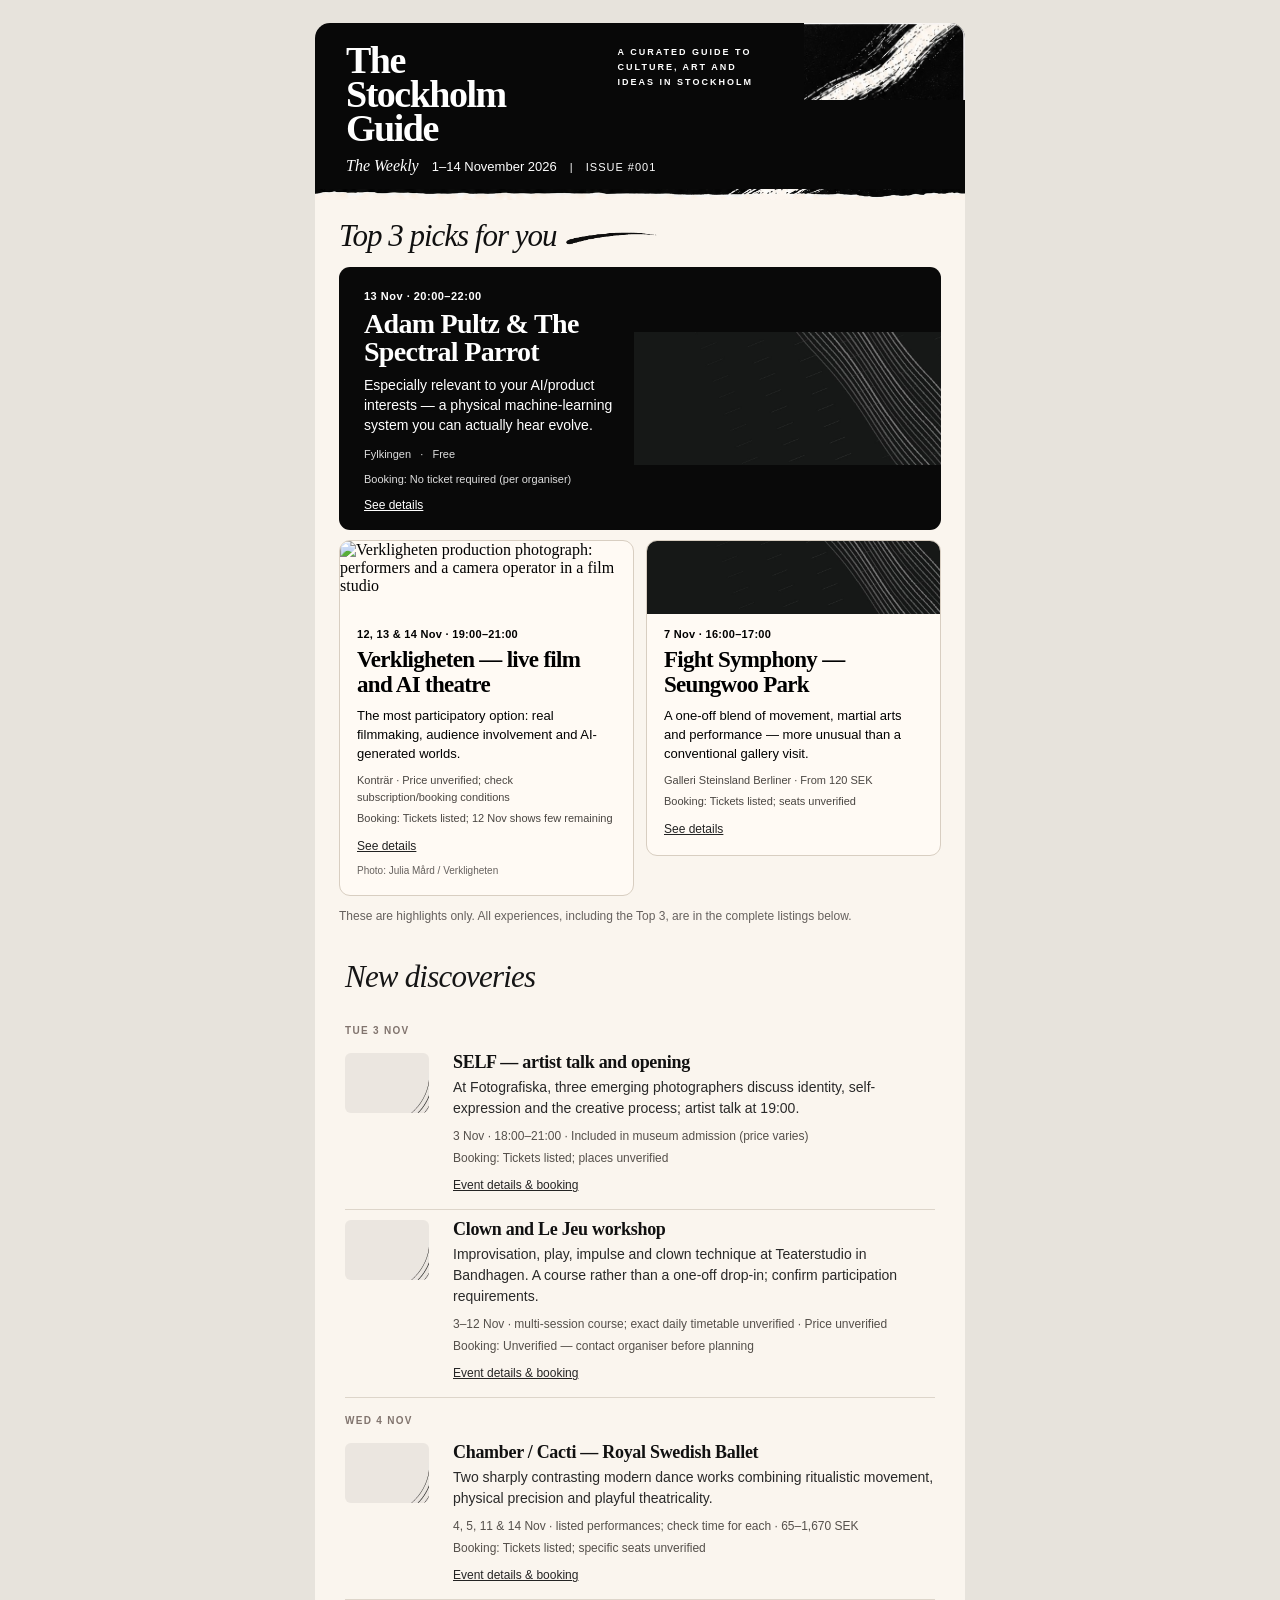
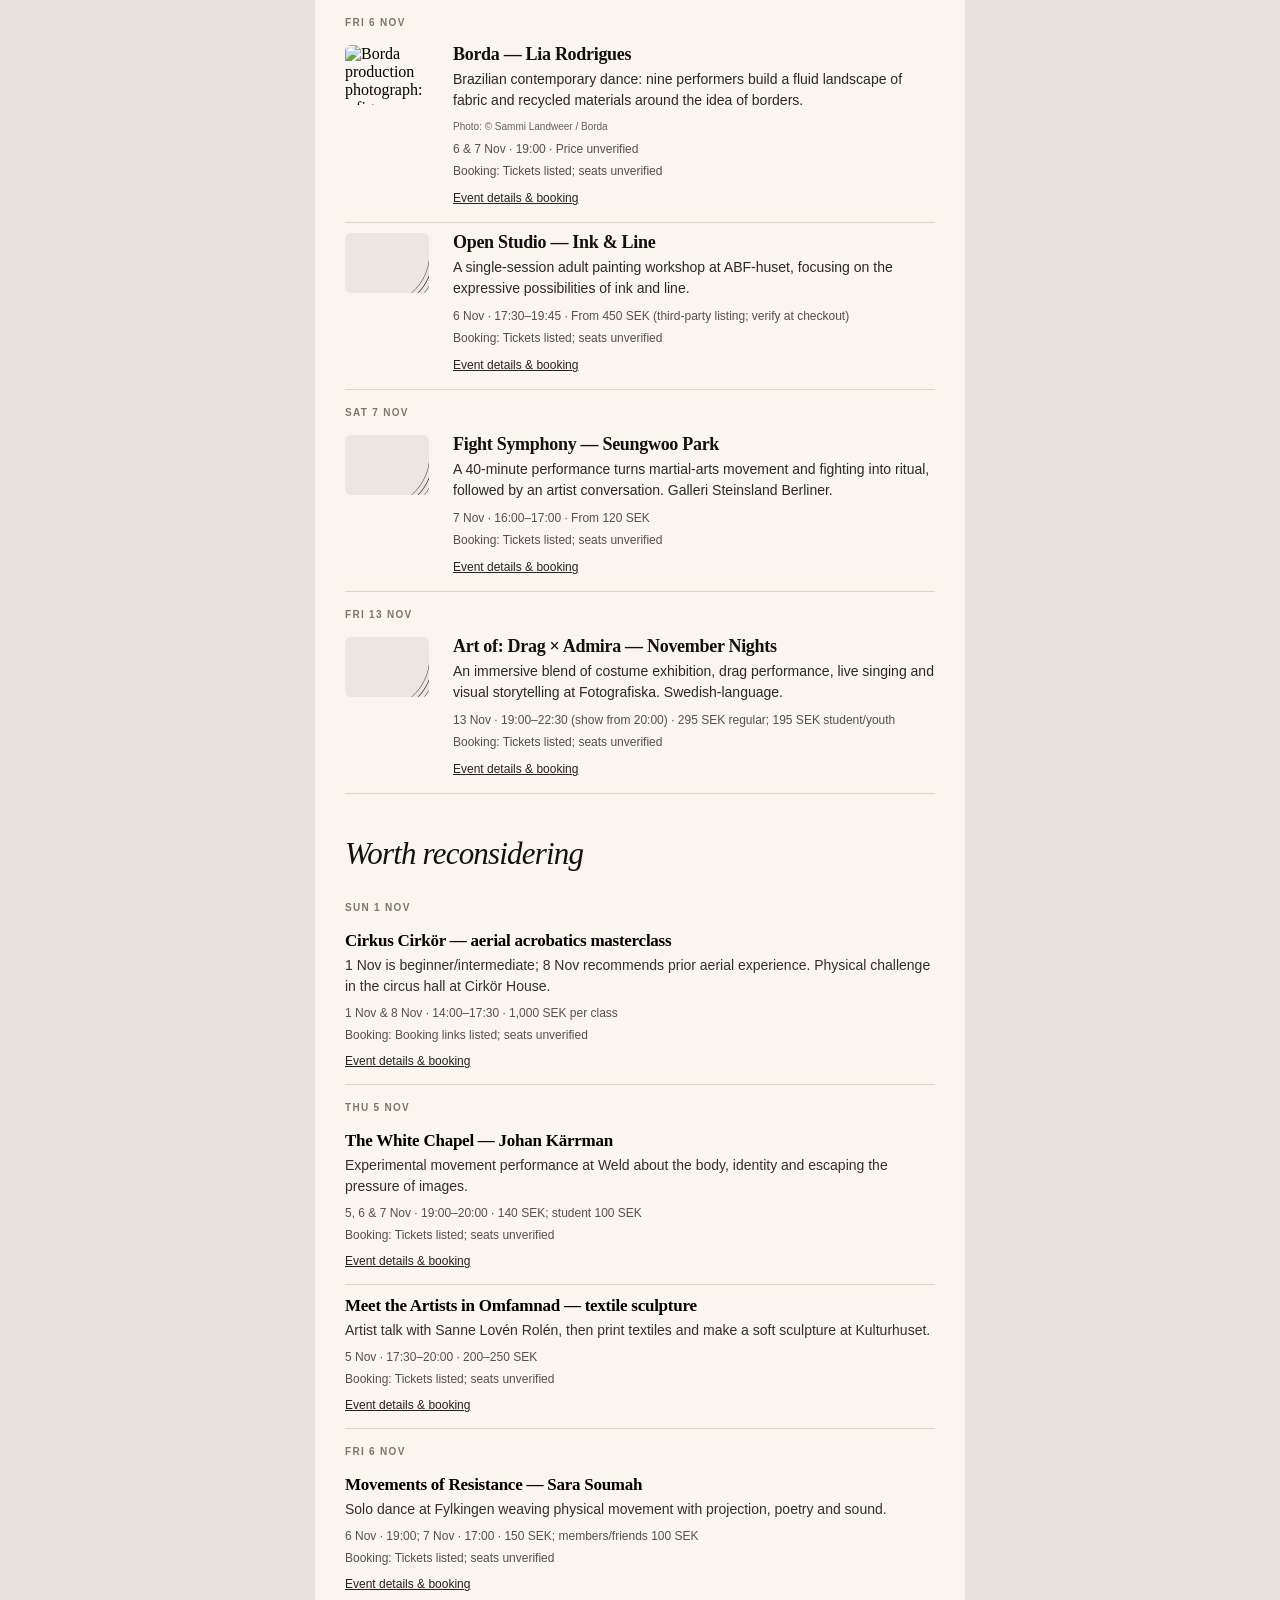
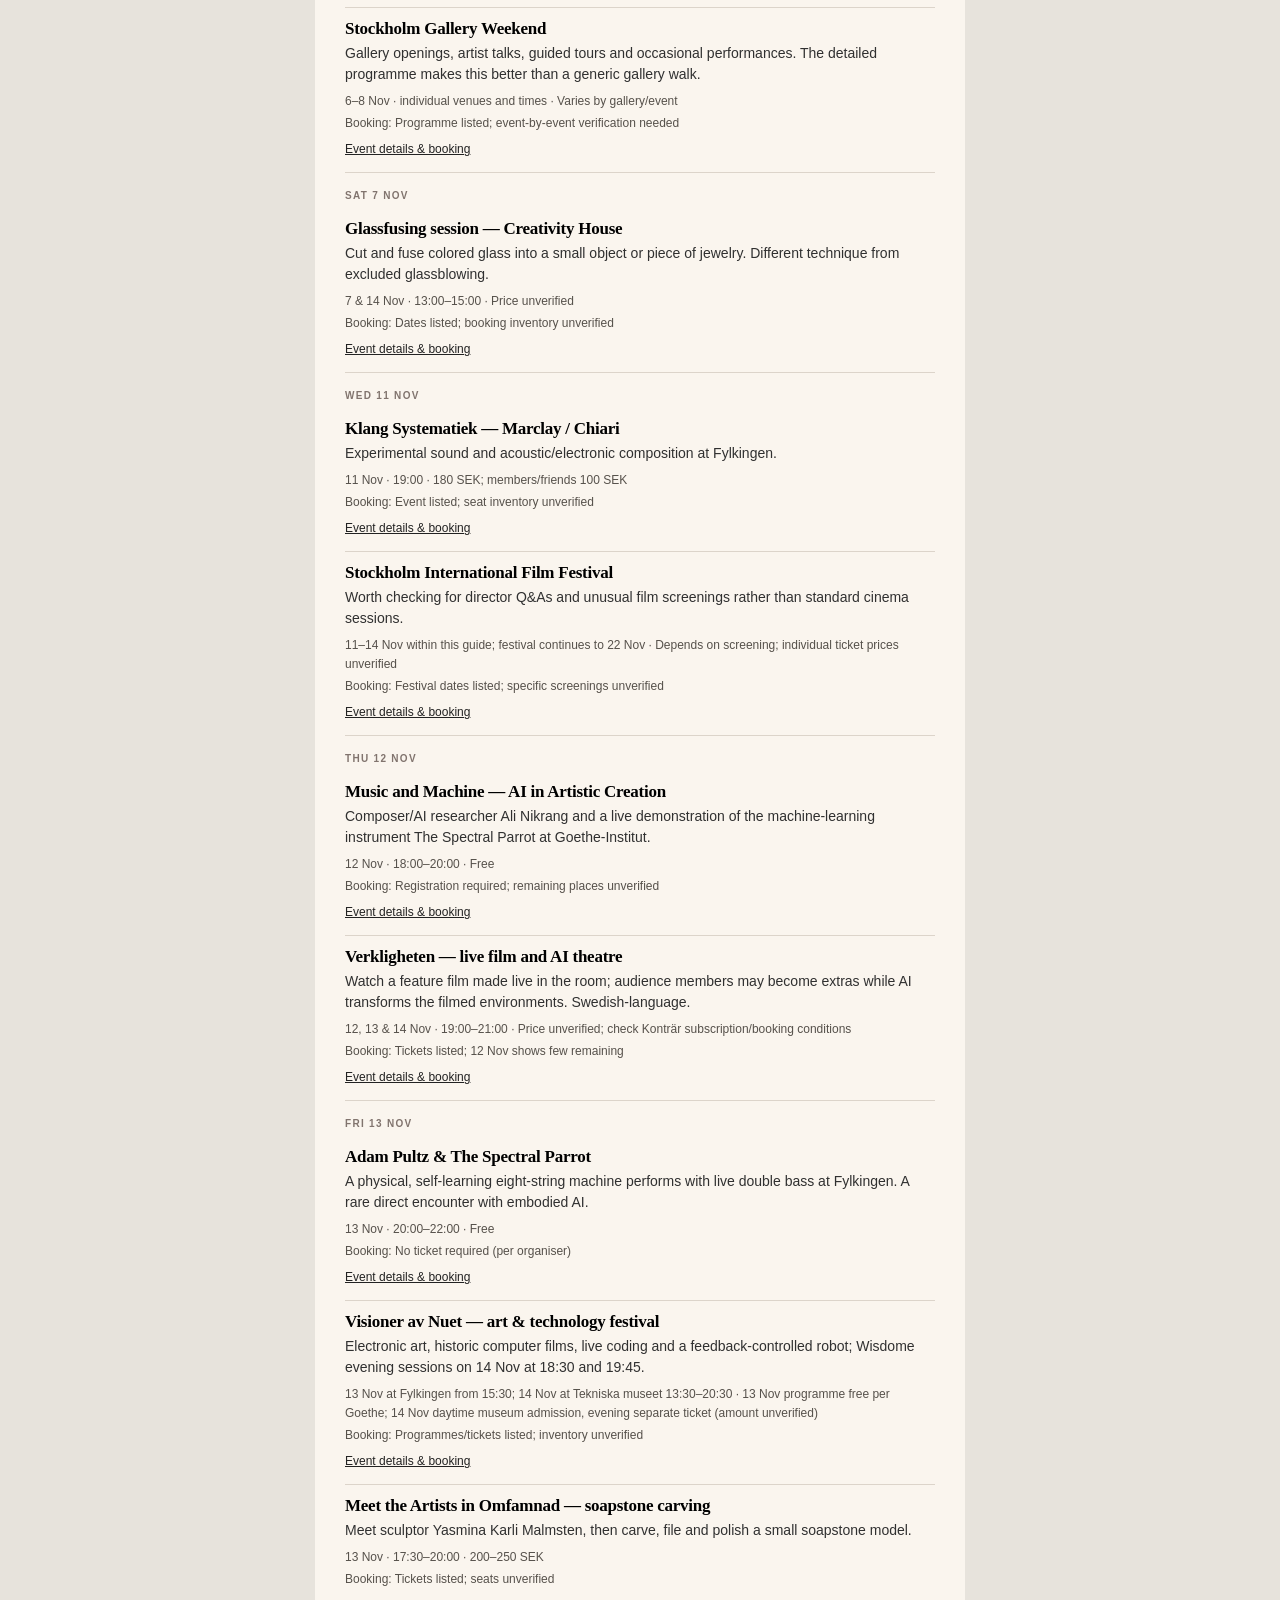
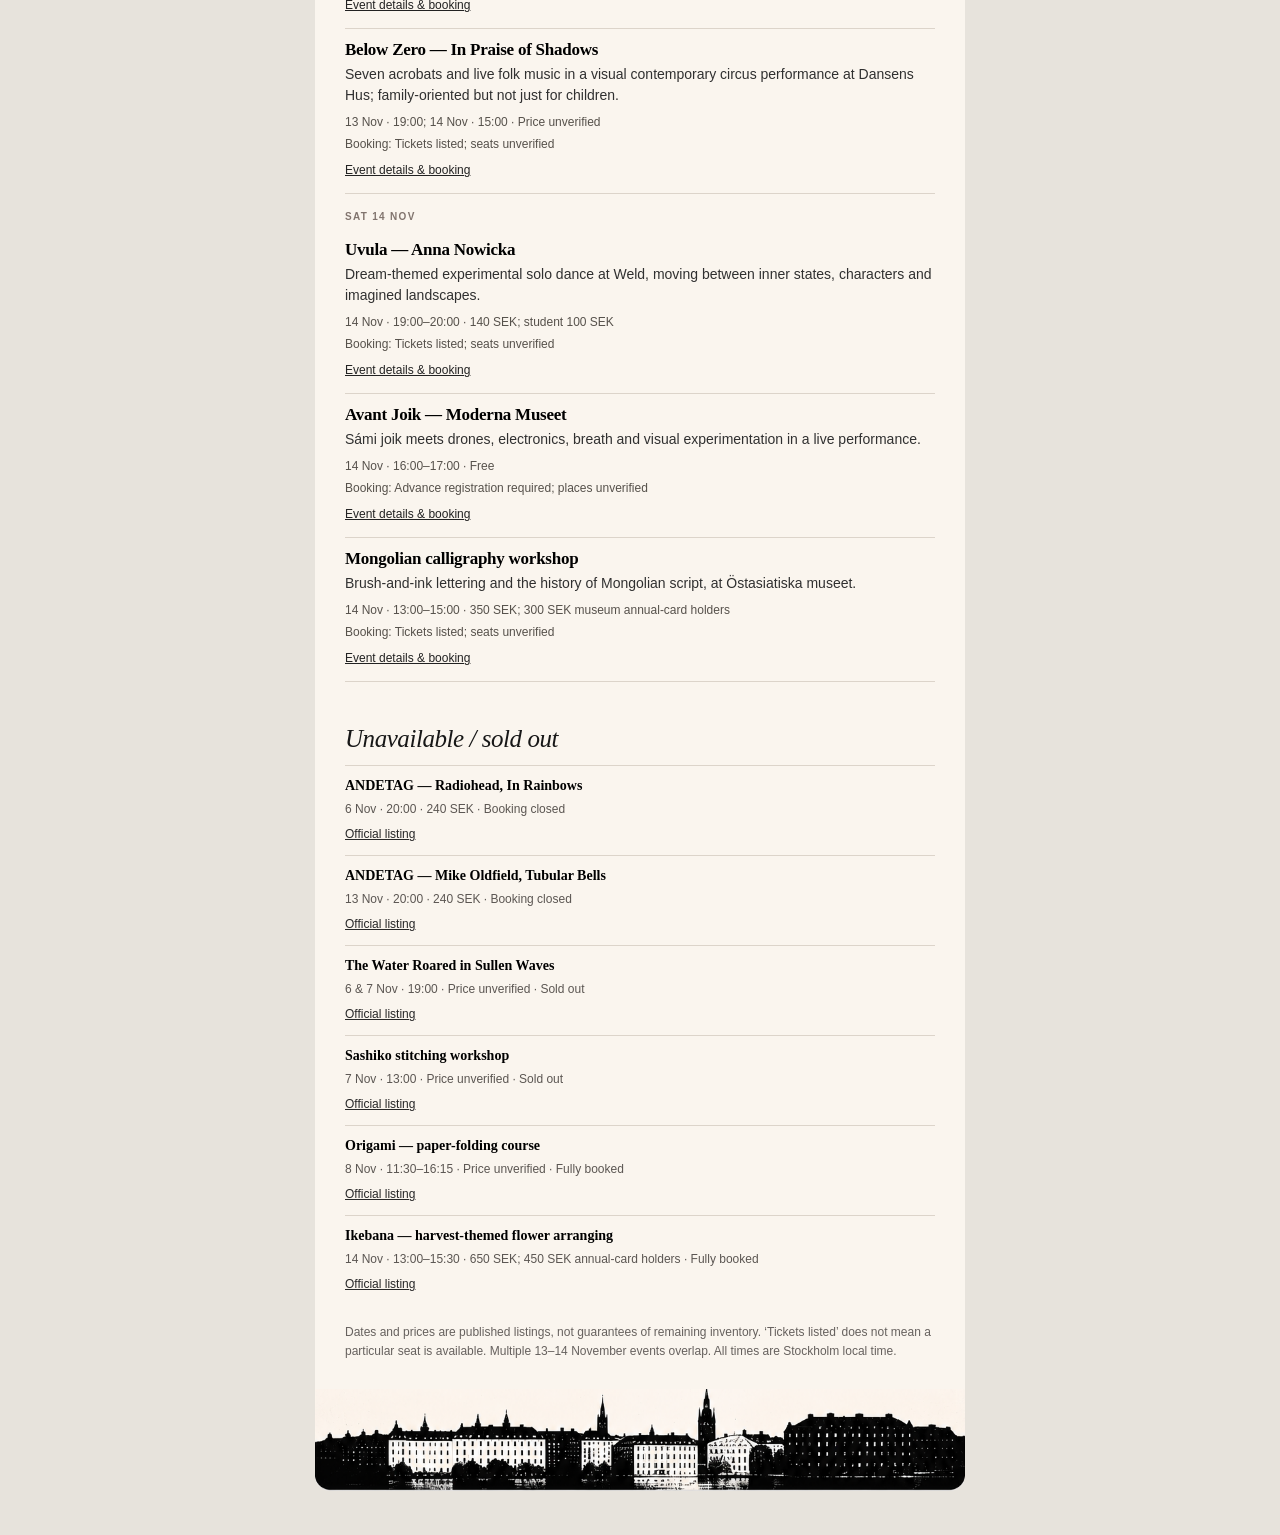
==== commit 7d4a2419: "Fix responsive email layout and verify November press imagery" ====
--- a/index.html
+++ b/index.html
@@ -1,57 +1,65 @@
 <!doctype html>
 <html lang="en"><head><meta charset="utf-8"><meta name="viewport" content="width=device-width,initial-scale=1"><meta name="color-scheme" content="light"><title>The Stockholm Guide · 1–14 November 2026</title>
 <style>
+@media screen and (min-width:601px){
+ .stack-column{display:table-cell!important;width:49%!important}.hero-media{width:51%!important}.feature-gap{display:table-cell!important}.small-card{margin-bottom:0!important}
+ .brand-cell{width:44%!important;padding-left:31px!important}.tagline-cell{width:30%!important}.brush-cell{width:26%!important}
+ .brand{font-size:38px!important;line-height:34px!important}.tagline{font-size:9px!important;letter-spacing:2px!important}
+}
+
 @media screen and (max-width:600px){
  .shell{width:100%!important;max-width:100%!important}.outside{padding:0!important}.pad{padding-left:19px!important;padding-right:19px!important}
- .brand{font-size:34px!important;line-height:31px!important}.tagline{font-size:9px!important;letter-spacing:1.3px!important}.brush{width:95px!important;max-width:95px!important}
- .section-title{font-size:28px!important;line-height:32px!important}.feature-row,.feature-row tbody,.feature-row tr,.feature-row td{display:block!important;width:100%!important;box-sizing:border-box!important}.feature-gap{display:none!important}
+ .brand-cell{padding:20px 0 7px 19px!important;width:53%!important}.tagline-cell{width:29%!important}.brush-cell{width:18%!important}.brand{font-size:30px!important;line-height:29px!important}.tagline{font-size:8px!important;letter-spacing:.7px!important}.brush{width:100%!important;max-width:169px!important}
+ .section-title{font-size:28px!important;line-height:32px!important}.stack-column{display:block!important;width:100%!important;box-sizing:border-box!important}.feature-gap{display:none!important}
  .hero-copy{padding:18px 18px 15px!important}.hero-photo{width:100%!important;max-height:165px!important;object-fit:cover!important}.hero-title{font-size:29px!important;line-height:30px!important}
  .small-card{margin-bottom:12px!important}.small-title{font-size:23px!important;line-height:25px!important}.small-photo{height:82px!important;object-fit:cover!important}
  .event-row,.event-row tbody,.event-row tr,.event-row td{box-sizing:border-box!important}.thumb-cell{width:65px!important}.thumb{width:54px!important;height:54px!important;object-fit:cover!important}
  .event-title{font-size:18px!important}.event-description{font-size:14px!important;line-height:21px!important}.event-info{font-size:12px!important;line-height:18px!important}
  .list-pad{padding-left:0!important;padding-right:0!important}.sky{height:auto!important}
 }
+@media screen and (max-width:360px){.brand{font-size:26px!important;line-height:26px!important}}
 </style></head>
 <body style="margin:0;padding:0;background:#e7e3dc;-webkit-text-size-adjust:100%;">
 <div style="display:none;font-size:1px;line-height:1px;max-height:0;max-width:0;opacity:0;overflow:hidden;">Experimental performance, art and unusual experiences in Stockholm — 1–14 November 2026</div>
 <table role="presentation" width="100%" cellpadding="0" cellspacing="0" border="0" style="width:100%;border-collapse:collapse;background:#e7e3dc;"><tr><td align="center" class="outside" style="padding:23px 12px 44px;">
-<table role="presentation" class="shell" width="650" cellpadding="0" cellspacing="0" border="0" style="width:650px;max-width:650px;border-collapse:separate;border-spacing:0;background:#faf5ee;border-radius:15px;overflow:hidden;">
+<table role="presentation" class="shell" width="650" cellpadding="0" cellspacing="0" border="0" style="width:100%;max-width:650px;border-collapse:separate;border-spacing:0;background:#faf5ee;border-radius:15px;overflow:hidden;">
 <!-- FIXED MILESTONE MASTHEAD: stacked white serif brand + tagline + original brush + metadata line -->
 <tr><td style="background:#080808;color:#fff;padding:0;">
-<table role="presentation" width="100%" cellpadding="0" cellspacing="0" border="0" style="width:100%;border-collapse:collapse;"><tr><td class="pad" style="padding:20px 0 7px 31px;vertical-align:top;width:49%;">
-<div class="brand" style="font-family:Georgia,'Times New Roman',serif;font-weight:bold;font-size:38px;line-height:34px;letter-spacing:-1.5px;color:white;">The<br>Stockholm<br>Guide</div></td>
-<td style="padding:22px 0 0 9px;vertical-align:top;width:21%;border-left:0;"><div class="tagline" style="font-family:Arial,Helvetica,sans-serif;font-size:9px;font-weight:700;letter-spacing:2px;line-height:1.65;color:#fff;">A CURATED GUIDE TO<br>CULTURE, ART AND<br>IDEAS IN STOCKHOLM</div></td>
-<td style="width:30%;vertical-align:top;text-align:right;padding:0;"><img class="brush" src="assets/milestone_brush.jpg" alt="" width="196" style="display:block;width:196px;max-width:196px;height:auto;border:0;margin-left:auto;"></td></tr></table>
+<table role="presentation" width="100%" cellpadding="0" cellspacing="0" border="0" style="width:100%;table-layout:fixed;border-collapse:collapse;"><tr><td class="brand-cell" width="58%" style="padding:20px 0 7px 19px;vertical-align:top;width:58%;">
+<div class="brand" style="font-family:Georgia,'Times New Roman',serif;font-weight:bold;font-size:26px;line-height:26px;letter-spacing:-1.5px;color:white;">The<br>Stockholm<br>Guide</div></td>
+<td class="tagline-cell" style="padding:22px 0 0 0;vertical-align:top;width:27%;border-left:0;"><div class="tagline" style="font-family:Arial,Helvetica,sans-serif;font-size:8px;font-weight:700;letter-spacing:.7px;line-height:1.65;color:#fff;">A CURATED GUIDE TO<br>CULTURE, ART AND<br>IDEAS IN STOCKHOLM</div></td>
+<td class="brush-cell" style="width:15%;vertical-align:top;text-align:right;padding:0;"><img class="brush" src="assets/milestone_brush.jpg" alt="" width="169" style="display:block;width:100%;max-width:169px;height:auto;border:0;margin-left:auto;"></td></tr></table>
 <div class="pad" style="font-family:Arial,Helvetica,sans-serif;color:#fff;padding:2px 31px 11px;white-space:normal;"><span style="font-family:Georgia,'Times New Roman',serif;font-style:italic;font-size:16px;line-height:23px;">The Weekly</span><span style="font-size:13px;line-height:23px;padding:0 13px;">1–14 November 2026</span><span style="font-size:11px;letter-spacing:1px;">| &nbsp; ISSUE #001</span></div>
 <img src="assets/milestone_torn.png" width="650" alt="" style="display:block;width:100%;height:11px;border:0;"></td></tr>
 <!-- Top 3 layout is one integrated dark feature followed by TWO image-led supporting cards -->
 <tr><td class="pad" style="padding:18px 24px 0;"><h2 class="section-title" style="font-family:Georgia,'Times New Roman',serif;font-size:31px;font-style:italic;line-height:36px;letter-spacing:-1px;margin:0 0 13px;font-weight:normal;color:#101010;">Top 3 picks for you <img src="assets/milestone_heading_stroke.png" width="95" alt="" style="width:95px;max-width:28%;height:auto;vertical-align:middle;border:0;display:inline-block;"></h2>
 
 
-<table role="presentation" class="feature-row" width="100%" cellpadding="0" cellspacing="0" border="0" style="width:100%;background:#090909;border-radius:11px;overflow:hidden;border-collapse:separate;border-spacing:0;">
-<tr><td class="hero-copy" width="49%" valign="middle" style="width:49%;padding:21px 5px 17px 25px;color:#fff;vertical-align:middle;">
+<table role="presentation" class="feature-row" width="100%" cellpadding="0" cellspacing="0" border="0" style="width:100%;table-layout:fixed;background:#090909;border-radius:11px;overflow:hidden;border-collapse:separate;border-spacing:0;">
+<tr><td class="hero-copy stack-column" width="100%" valign="middle" style="display:block;box-sizing:border-box;width:100%;padding:21px 5px 17px 25px;color:#fff;vertical-align:middle;">
 <div style="font-family:Arial,Helvetica,sans-serif;font-size:11px;line-height:17px;letter-spacing:.5px;font-weight:bold;color:#fff;margin-bottom:5px;">13 Nov · 20:00–22:00</div>
-<div class="hero-title" style="font-family:Georgia,'Times New Roman',serif;font-size:28px;font-weight:bold;line-height:28px;letter-spacing:-.7px;margin-bottom:9px;">Adam Pultz & The Spectral Parrot</div>
+<div class="hero-title" style="font-family:Georgia,'Times New Roman',serif;font-size:28px;font-weight:bold;line-height:28px;letter-spacing:-.7px;margin-bottom:9px;">Adam Pultz &amp; The Spectral Parrot</div>
 <div style="font-family:Arial,Helvetica,sans-serif;font-size:14px;line-height:20px;color:#fff;margin-bottom:11px;">Especially relevant to your AI/product interests — a physical machine-learning system you can actually hear evolve.</div>
 <div style="font-family:Arial,Helvetica,sans-serif;font-size:11px;line-height:17px;color:#dedede;margin-bottom:8px;">Fylkingen &nbsp; · &nbsp; Free</div>
 <div style="font-family:Arial,Helvetica,sans-serif;font-size:11px;line-height:17px;color:#dedede;margin-bottom:7px;">Booking: No ticket required (per organiser)</div>
 <a href="https://www.goethe.de/ins/se/de/ver.cfm?event_id=27371285" style="font-family:Arial,Helvetica,sans-serif;font-size:12px;color:#fff;text-decoration:underline;">See details</a>
-</td><td width="51%" style="width:51%;vertical-align:middle;padding:0;"><img class="hero-photo" src="assets/event-placeholder.jpg" width="307" alt="Abstract decorative artwork; no verified event image available" style="display:block;width:100%;height:auto;min-height:190px;object-fit:cover;border:0;"></td></tr></table>
-<table role="presentation" class="feature-row" cellpadding="0" cellspacing="0" border="0" width="100%" style="border-collapse:collapse;width:100%;margin-top:10px;"><tr>
-
-
-<td valign="top" style="width:50%;vertical-align:top;">
-<table role="presentation" class="small-card" width="100%" cellpadding="0" cellspacing="0" border="0" style="width:100%;border-collapse:separate;border-spacing:0;border-radius:11px;overflow:hidden;background:#fffaf4;border:1px solid #d8cec1;">
-<tr><td><img class="small-photo" src="assets/event-placeholder.jpg" width="292" alt="Abstract decorative artwork; no verified event image available" style="display:block;border:0;width:100%;height:73px;object-fit:cover;"></td></tr>
-<tr><td style="padding:12px 17px 17px;"><div style="font-family:Arial,Helvetica,sans-serif;font-weight:700;font-size:11px;line-height:16px;letter-spacing:.3px;margin-bottom:5px;">12, 13 & 14 Nov · 19:00–21:00</div>
+</td><td class="stack-column hero-media" width="100%" style="display:block;box-sizing:border-box;width:100%;vertical-align:middle;padding:0;"><img class="hero-photo" src="assets/event-placeholder.jpg" width="307" alt="Abstract decorative artwork; no verified event image available" style="display:block;width:100%;height:auto;object-fit:cover;border:0;"></td></tr></table>
+<table role="presentation" width="100%" cellpadding="0" cellspacing="0" border="0"><tr><td height="10" style="height:10px;font-size:0;line-height:0;">&nbsp;</td></tr></table>
+<table role="presentation" class="feature-row" cellpadding="0" cellspacing="0" border="0" width="100%" style="border-collapse:collapse;table-layout:fixed;width:100%;"><tr>
+
+
+<td class="stack-column" valign="top" style="display:block;box-sizing:border-box;width:100%;vertical-align:top;">
+<table role="presentation" class="small-card" width="100%" cellpadding="0" cellspacing="0" border="0" style="margin-bottom:12px;width:100%;border-collapse:separate;border-spacing:0;border-radius:11px;overflow:hidden;background:#fffaf4;border:1px solid #d8cec1;">
+<tr><td><img class="small-photo" src="https://kontrar.se/wp-content/uploads/2026/03/Verkligheten_PRESS_03-Foto_-Julia-Mard-1.jpg" width="292" alt="Verkligheten production photograph: performers and a camera operator in a film studio" style="display:block;border:0;width:100%;height:73px;object-fit:cover;"></td></tr>
+<tr><td style="padding:12px 17px 17px;"><div style="font-family:Arial,Helvetica,sans-serif;font-weight:700;font-size:11px;line-height:16px;letter-spacing:.3px;margin-bottom:5px;">12, 13 &amp; 14 Nov · 19:00–21:00</div>
 <div class="small-title" style="font:700 23px/25px Georgia,'Times New Roman',serif;letter-spacing:-.7px;margin:0 0 9px;">Verkligheten — live film and AI theatre</div>
 <div style="font:13px/19px Arial,Helvetica,sans-serif;margin-bottom:9px;">The most participatory option: real filmmaking, audience involvement and AI-generated worlds.</div>
 <div style="font:11px/17px Arial,Helvetica,sans-serif;color:#494541;margin-bottom:4px;">Konträr · Price unverified; check subscription/booking conditions</div>
 <div style="font:11px/17px Arial,Helvetica,sans-serif;color:#494541;margin-bottom:9px;">Booking: Tickets listed; 12 Nov shows few remaining</div>
-<a href="https://kontrar.se/en/show/verkligheten/" style="font:12px/17px Arial,Helvetica,sans-serif;text-decoration:underline;color:#222;">See details</a></td></tr></table></td>
-<td class="feature-gap" width="10" style="width:10px;font-size:0;line-height:0;">&nbsp;</td>
-<td valign="top" style="width:50%;vertical-align:top;">
-<table role="presentation" class="small-card" width="100%" cellpadding="0" cellspacing="0" border="0" style="width:100%;border-collapse:separate;border-spacing:0;border-radius:11px;overflow:hidden;background:#fffaf4;border:1px solid #d8cec1;">
+<a href="https://kontrar.se/en/show/verkligheten/" style="font:12px/17px Arial,Helvetica,sans-serif;text-decoration:underline;color:#222;">See details</a><div style="font:10px/15px Arial,Helvetica,sans-serif;color:#66615e;margin-top:8px;">Photo: Julia Mård / Verkligheten</div></td></tr></table></td>
+<td class="feature-gap" width="2%" style="display:none;width:2%;font-size:0;line-height:0;">&nbsp;</td>
+<td class="stack-column" valign="top" style="display:block;box-sizing:border-box;width:100%;vertical-align:top;">
+<table role="presentation" class="small-card" width="100%" cellpadding="0" cellspacing="0" border="0" style="margin-bottom:12px;width:100%;border-collapse:separate;border-spacing:0;border-radius:11px;overflow:hidden;background:#fffaf4;border:1px solid #d8cec1;">
 <tr><td><img class="small-photo" src="assets/event-placeholder.jpg" width="292" alt="Abstract decorative artwork; no verified event image available" style="display:block;border:0;width:100%;height:73px;object-fit:cover;"></td></tr>
 <tr><td style="padding:12px 17px 17px;"><div style="font-family:Arial,Helvetica,sans-serif;font-weight:700;font-size:11px;line-height:16px;letter-spacing:.3px;margin-bottom:5px;">7 Nov · 16:00–17:00</div>
 <div class="small-title" style="font:700 23px/25px Georgia,'Times New Roman',serif;letter-spacing:-.7px;margin:0 0 9px;">Fight Symphony — Seungwoo Park</div>
@@ -72,6 +80,7 @@
 <td valign="top" style="vertical-align:top;padding:8px 0 14px;border-bottom:1px solid #ddd5ca;">
 <div class="event-title" style="font:700 18px/22px Georgia,'Times New Roman',serif;letter-spacing:-.3px;margin-bottom:4px;color:#111;">SELF — artist talk and opening</div>
 <div class="event-description" style="font:14px/21px Arial,Helvetica,sans-serif;margin:0 0 8px;color:#292929;">At Fotografiska, three emerging photographers discuss identity, self-expression and the creative process; artist talk at 19:00.</div>
+
 <div class="event-info" style="font:12px/19px Arial,Helvetica,sans-serif;color:#55504b;margin-bottom:3px;">3 Nov · 18:00–21:00 · Included in museum admission (price varies)</div>
 <div class="event-info" style="font:12px/19px Arial,Helvetica,sans-serif;color:#55504b;margin-bottom:7px;">Booking: Tickets listed; places unverified</div>
 <a href="https://stockholm.fotografiska.com/en/events/self-artist-talk-and-opening" style="font:12px/19px Arial,Helvetica,sans-serif;text-decoration:underline;color:#242424;">Event details &amp; booking</a>
@@ -82,6 +91,7 @@
 <td valign="top" style="vertical-align:top;padding:8px 0 14px;border-bottom:1px solid #ddd5ca;">
 <div class="event-title" style="font:700 18px/22px Georgia,'Times New Roman',serif;letter-spacing:-.3px;margin-bottom:4px;color:#111;">Clown and Le Jeu workshop</div>
 <div class="event-description" style="font:14px/21px Arial,Helvetica,sans-serif;margin:0 0 8px;color:#292929;">Improvisation, play, impulse and clown technique at Teaterstudio in Bandhagen. A course rather than a one-off drop-in; confirm participation requirements.</div>
+
 <div class="event-info" style="font:12px/19px Arial,Helvetica,sans-serif;color:#55504b;margin-bottom:3px;">3–12 Nov · multi-session course; exact daily timetable unverified · Price unverified</div>
 <div class="event-info" style="font:12px/19px Arial,Helvetica,sans-serif;color:#55504b;margin-bottom:7px;">Booking: Unverified — contact organiser before planning</div>
 <a href="https://nupagang.se/en/event/90556/" style="font:12px/19px Arial,Helvetica,sans-serif;text-decoration:underline;color:#242424;">Event details &amp; booking</a>
@@ -92,17 +102,19 @@
 <td valign="top" style="vertical-align:top;padding:8px 0 14px;border-bottom:1px solid #ddd5ca;">
 <div class="event-title" style="font:700 18px/22px Georgia,'Times New Roman',serif;letter-spacing:-.3px;margin-bottom:4px;color:#111;">Chamber / Cacti — Royal Swedish Ballet</div>
 <div class="event-description" style="font:14px/21px Arial,Helvetica,sans-serif;margin:0 0 8px;color:#292929;">Two sharply contrasting modern dance works combining ritualistic movement, physical precision and playful theatricality.</div>
-<div class="event-info" style="font:12px/19px Arial,Helvetica,sans-serif;color:#55504b;margin-bottom:3px;">4, 5, 11 & 14 Nov · listed performances; check time for each · 65–1,670 SEK</div>
+
+<div class="event-info" style="font:12px/19px Arial,Helvetica,sans-serif;color:#55504b;margin-bottom:3px;">4, 5, 11 &amp; 14 Nov · listed performances; check time for each · 65–1,670 SEK</div>
 <div class="event-info" style="font:12px/19px Arial,Helvetica,sans-serif;color:#55504b;margin-bottom:7px;">Booking: Tickets listed; specific seats unverified</div>
 <a href="https://www.operan.se/en/productions/chamber-cacti" style="font:12px/19px Arial,Helvetica,sans-serif;text-decoration:underline;color:#242424;">Event details &amp; booking</a>
 </td></tr>
 <tr><td colspan="2" style="padding:15px 0 5px;color:#81746e;font:700 10px/15px Arial,Helvetica,sans-serif;letter-spacing:1.3px;text-transform:uppercase;">Fri 6 Nov</td></tr>
 <tr><td class="thumb-cell" valign="top" width="96" style="width:96px;vertical-align:top;padding:10px 12px 15px 0;border-bottom:1px solid #ddd5ca;">
-<img class="thumb" width="84" height="60" src="assets/event-placeholder-thumb.jpg" alt="Abstract decorative graphic; no verified event photo" style="display:block;width:84px;height:60px;object-fit:cover;border-radius:6px;border:0;"></td>
+<img class="thumb" width="84" height="60" src="https://cdn.filestackcontent.com/auto_image/dWBAdpO8R9RXrGpe64Ko" alt="Borda production photograph: a figure surrounded by translucent fabric and plastic on a dark stage" style="display:block;width:84px;height:60px;object-fit:cover;border-radius:6px;border:0;"></td>
 <td valign="top" style="vertical-align:top;padding:8px 0 14px;border-bottom:1px solid #ddd5ca;">
 <div class="event-title" style="font:700 18px/22px Georgia,'Times New Roman',serif;letter-spacing:-.3px;margin-bottom:4px;color:#111;">Borda — Lia Rodrigues</div>
 <div class="event-description" style="font:14px/21px Arial,Helvetica,sans-serif;margin:0 0 8px;color:#292929;">Brazilian contemporary dance: nine performers build a fluid landscape of fabric and recycled materials around the idea of borders.</div>
-<div class="event-info" style="font:12px/19px Arial,Helvetica,sans-serif;color:#55504b;margin-bottom:3px;">6 & 7 Nov · 19:00 · Price unverified</div>
+<div style="font:10px/15px Arial,Helvetica,sans-serif;color:#66615e;margin-bottom:6px;">Photo: © Sammi Landweer / Borda</div>
+<div class="event-info" style="font:12px/19px Arial,Helvetica,sans-serif;color:#55504b;margin-bottom:3px;">6 &amp; 7 Nov · 19:00 · Price unverified</div>
 <div class="event-info" style="font:12px/19px Arial,Helvetica,sans-serif;color:#55504b;margin-bottom:7px;">Booking: Tickets listed; seats unverified</div>
 <a href="https://dansenshus.se/en/program/lia-rodrigues-bra-borda/" style="font:12px/19px Arial,Helvetica,sans-serif;text-decoration:underline;color:#242424;">Event details &amp; booking</a>
 </td></tr>
@@ -110,8 +122,9 @@
 <tr><td class="thumb-cell" valign="top" width="96" style="width:96px;vertical-align:top;padding:10px 12px 15px 0;border-bottom:1px solid #ddd5ca;">
 <img class="thumb" width="84" height="60" src="assets/event-placeholder-thumb.jpg" alt="Abstract decorative graphic; no verified event photo" style="display:block;width:84px;height:60px;object-fit:cover;border-radius:6px;border:0;"></td>
 <td valign="top" style="vertical-align:top;padding:8px 0 14px;border-bottom:1px solid #ddd5ca;">
-<div class="event-title" style="font:700 18px/22px Georgia,'Times New Roman',serif;letter-spacing:-.3px;margin-bottom:4px;color:#111;">Open Studio — Ink & Line</div>
+<div class="event-title" style="font:700 18px/22px Georgia,'Times New Roman',serif;letter-spacing:-.3px;margin-bottom:4px;color:#111;">Open Studio — Ink &amp; Line</div>
 <div class="event-description" style="font:14px/21px Arial,Helvetica,sans-serif;margin:0 0 8px;color:#292929;">A single-session adult painting workshop at ABF-huset, focusing on the expressive possibilities of ink and line.</div>
+
 <div class="event-info" style="font:12px/19px Arial,Helvetica,sans-serif;color:#55504b;margin-bottom:3px;">6 Nov · 17:30–19:45 · From 450 SEK (third-party listing; verify at checkout)</div>
 <div class="event-info" style="font:12px/19px Arial,Helvetica,sans-serif;color:#55504b;margin-bottom:7px;">Booking: Tickets listed; seats unverified</div>
 <a href="https://www.tickster.com/se/en/events/3k1f32bajd91041/2026-11-06/oppen-atelje" style="font:12px/19px Arial,Helvetica,sans-serif;text-decoration:underline;color:#242424;">Event details &amp; booking</a>
@@ -122,6 +135,7 @@
 <td valign="top" style="vertical-align:top;padding:8px 0 14px;border-bottom:1px solid #ddd5ca;">
 <div class="event-title" style="font:700 18px/22px Georgia,'Times New Roman',serif;letter-spacing:-.3px;margin-bottom:4px;color:#111;">Fight Symphony — Seungwoo Park</div>
 <div class="event-description" style="font:14px/21px Arial,Helvetica,sans-serif;margin:0 0 8px;color:#292929;">A 40-minute performance turns martial-arts movement and fighting into ritual, followed by an artist conversation. Galleri Steinsland Berliner.</div>
+
 <div class="event-info" style="font:12px/19px Arial,Helvetica,sans-serif;color:#55504b;margin-bottom:3px;">7 Nov · 16:00–17:00 · From 120 SEK</div>
 <div class="event-info" style="font:12px/19px Arial,Helvetica,sans-serif;color:#55504b;margin-bottom:7px;">Booking: Tickets listed; seats unverified</div>
 <a href="https://billetto.se/en/e/fight-symphony-seungwoo-park-biljetter-2023053" style="font:12px/19px Arial,Helvetica,sans-serif;text-decoration:underline;color:#242424;">Event details &amp; booking</a>
@@ -132,6 +146,7 @@
 <td valign="top" style="vertical-align:top;padding:8px 0 14px;border-bottom:1px solid #ddd5ca;">
 <div class="event-title" style="font:700 18px/22px Georgia,'Times New Roman',serif;letter-spacing:-.3px;margin-bottom:4px;color:#111;">Art of: Drag × Admira — November Nights</div>
 <div class="event-description" style="font:14px/21px Arial,Helvetica,sans-serif;margin:0 0 8px;color:#292929;">An immersive blend of costume exhibition, drag performance, live singing and visual storytelling at Fotografiska. Swedish-language.</div>
+
 <div class="event-info" style="font:12px/19px Arial,Helvetica,sans-serif;color:#55504b;margin-bottom:3px;">13 Nov · 19:00–22:30 (show from 20:00) · 295 SEK regular; 195 SEK student/youth</div>
 <div class="event-info" style="font:12px/19px Arial,Helvetica,sans-serif;color:#55504b;margin-bottom:7px;">Booking: Tickets listed; seats unverified</div>
 <a href="https://stockholm.fotografiska.com/sv/events/art-of-drag-admira-november-nights" style="font:12px/19px Arial,Helvetica,sans-serif;text-decoration:underline;color:#242424;">Event details &amp; booking</a>
@@ -145,7 +160,7 @@
 <tr><td style="padding:10px 0 13px;border-bottom:1px solid #dcd4ca;">
 <div class="event-title" style="font:700 17px/21px Georgia,'Times New Roman',serif;letter-spacing:-.25px;margin-bottom:4px;">Cirkus Cirkör — aerial acrobatics masterclass</div>
 <div class="event-description" style="font:14px/21px Arial,Helvetica,sans-serif;margin-bottom:7px;color:#303030;">1 Nov is beginner/intermediate; 8 Nov recommends prior aerial experience. Physical challenge in the circus hall at Cirkör House.</div>
-<div class="event-info" style="font:12px/19px Arial,Helvetica,sans-serif;color:#56514b;margin-bottom:3px;">1 Nov & 8 Nov · 14:00–17:30 · 1,000 SEK per class</div>
+<div class="event-info" style="font:12px/19px Arial,Helvetica,sans-serif;color:#56514b;margin-bottom:3px;">1 Nov &amp; 8 Nov · 14:00–17:30 · 1,000 SEK per class</div>
 <div class="event-info" style="font:12px/19px Arial,Helvetica,sans-serif;color:#56514b;margin-bottom:6px;">Booking: Booking links listed; seats unverified</div>
 <a href="https://www.cirkor.se/en/aerial-acrobatics-masterclasses/" style="font:12px/19px Arial,Helvetica,sans-serif;color:#222;text-decoration:underline;">Event details &amp; booking</a>
 </td></tr>
@@ -153,7 +168,7 @@
 <tr><td style="padding:10px 0 13px;border-bottom:1px solid #dcd4ca;">
 <div class="event-title" style="font:700 17px/21px Georgia,'Times New Roman',serif;letter-spacing:-.25px;margin-bottom:4px;">The White Chapel — Johan Kärrman</div>
 <div class="event-description" style="font:14px/21px Arial,Helvetica,sans-serif;margin-bottom:7px;color:#303030;">Experimental movement performance at Weld about the body, identity and escaping the pressure of images.</div>
-<div class="event-info" style="font:12px/19px Arial,Helvetica,sans-serif;color:#56514b;margin-bottom:3px;">5, 6 & 7 Nov · 19:00–20:00 · 140 SEK; student 100 SEK</div>
+<div class="event-info" style="font:12px/19px Arial,Helvetica,sans-serif;color:#56514b;margin-bottom:3px;">5, 6 &amp; 7 Nov · 19:00–20:00 · 140 SEK; student 100 SEK</div>
 <div class="event-info" style="font:12px/19px Arial,Helvetica,sans-serif;color:#56514b;margin-bottom:6px;">Booking: Tickets listed; seats unverified</div>
 <a href="https://book.weld.se/" style="font:12px/19px Arial,Helvetica,sans-serif;color:#222;text-decoration:underline;">Event details &amp; booking</a>
 </td></tr>
@@ -185,7 +200,7 @@
 <tr><td style="padding:10px 0 13px;border-bottom:1px solid #dcd4ca;">
 <div class="event-title" style="font:700 17px/21px Georgia,'Times New Roman',serif;letter-spacing:-.25px;margin-bottom:4px;">Glassfusing session — Creativity House</div>
 <div class="event-description" style="font:14px/21px Arial,Helvetica,sans-serif;margin-bottom:7px;color:#303030;">Cut and fuse colored glass into a small object or piece of jewelry. Different technique from excluded glassblowing.</div>
-<div class="event-info" style="font:12px/19px Arial,Helvetica,sans-serif;color:#56514b;margin-bottom:3px;">7 & 14 Nov · 13:00–15:00 · Price unverified</div>
+<div class="event-info" style="font:12px/19px Arial,Helvetica,sans-serif;color:#56514b;margin-bottom:3px;">7 &amp; 14 Nov · 13:00–15:00 · Price unverified</div>
 <div class="event-info" style="font:12px/19px Arial,Helvetica,sans-serif;color:#56514b;margin-bottom:6px;">Booking: Dates listed; booking inventory unverified</div>
 <a href="https://www.visitstockholm.com/events/glassfusing-session/next/" style="font:12px/19px Arial,Helvetica,sans-serif;color:#222;text-decoration:underline;">Event details &amp; booking</a>
 </td></tr>
@@ -200,7 +215,7 @@
 
 <tr><td style="padding:10px 0 13px;border-bottom:1px solid #dcd4ca;">
 <div class="event-title" style="font:700 17px/21px Georgia,'Times New Roman',serif;letter-spacing:-.25px;margin-bottom:4px;">Stockholm International Film Festival</div>
-<div class="event-description" style="font:14px/21px Arial,Helvetica,sans-serif;margin-bottom:7px;color:#303030;">Worth checking for director Q&As and unusual film screenings rather than standard cinema sessions.</div>
+<div class="event-description" style="font:14px/21px Arial,Helvetica,sans-serif;margin-bottom:7px;color:#303030;">Worth checking for director Q&amp;As and unusual film screenings rather than standard cinema sessions.</div>
 <div class="event-info" style="font:12px/19px Arial,Helvetica,sans-serif;color:#56514b;margin-bottom:3px;">11–14 Nov within this guide; festival continues to 22 Nov · Depends on screening; individual ticket prices unverified</div>
 <div class="event-info" style="font:12px/19px Arial,Helvetica,sans-serif;color:#56514b;margin-bottom:6px;">Booking: Festival dates listed; specific screenings unverified</div>
 <a href="https://www.stockholmfilmfestival.se/en/" style="font:12px/19px Arial,Helvetica,sans-serif;color:#222;text-decoration:underline;">Event details &amp; booking</a>
@@ -217,13 +232,13 @@
 <tr><td style="padding:10px 0 13px;border-bottom:1px solid #dcd4ca;">
 <div class="event-title" style="font:700 17px/21px Georgia,'Times New Roman',serif;letter-spacing:-.25px;margin-bottom:4px;">Verkligheten — live film and AI theatre</div>
 <div class="event-description" style="font:14px/21px Arial,Helvetica,sans-serif;margin-bottom:7px;color:#303030;">Watch a feature film made live in the room; audience members may become extras while AI transforms the filmed environments. Swedish-language.</div>
-<div class="event-info" style="font:12px/19px Arial,Helvetica,sans-serif;color:#56514b;margin-bottom:3px;">12, 13 & 14 Nov · 19:00–21:00 · Price unverified; check Konträr subscription/booking conditions</div>
+<div class="event-info" style="font:12px/19px Arial,Helvetica,sans-serif;color:#56514b;margin-bottom:3px;">12, 13 &amp; 14 Nov · 19:00–21:00 · Price unverified; check Konträr subscription/booking conditions</div>
 <div class="event-info" style="font:12px/19px Arial,Helvetica,sans-serif;color:#56514b;margin-bottom:6px;">Booking: Tickets listed; 12 Nov shows few remaining</div>
 <a href="https://kontrar.se/en/show/verkligheten/" style="font:12px/19px Arial,Helvetica,sans-serif;color:#222;text-decoration:underline;">Event details &amp; booking</a>
 </td></tr>
 <tr><td style="padding:15px 0 5px;color:#81746e;font:700 10px/15px Arial,Helvetica,sans-serif;letter-spacing:1.3px;text-transform:uppercase;">Fri 13 Nov</td></tr>
 <tr><td style="padding:10px 0 13px;border-bottom:1px solid #dcd4ca;">
-<div class="event-title" style="font:700 17px/21px Georgia,'Times New Roman',serif;letter-spacing:-.25px;margin-bottom:4px;">Adam Pultz & The Spectral Parrot</div>
+<div class="event-title" style="font:700 17px/21px Georgia,'Times New Roman',serif;letter-spacing:-.25px;margin-bottom:4px;">Adam Pultz &amp; The Spectral Parrot</div>
 <div class="event-description" style="font:14px/21px Arial,Helvetica,sans-serif;margin-bottom:7px;color:#303030;">A physical, self-learning eight-string machine performs with live double bass at Fylkingen. A rare direct encounter with embodied AI.</div>
 <div class="event-info" style="font:12px/19px Arial,Helvetica,sans-serif;color:#56514b;margin-bottom:3px;">13 Nov · 20:00–22:00 · Free</div>
 <div class="event-info" style="font:12px/19px Arial,Helvetica,sans-serif;color:#56514b;margin-bottom:6px;">Booking: No ticket required (per organiser)</div>
@@ -231,7 +246,7 @@
 </td></tr>
 
 <tr><td style="padding:10px 0 13px;border-bottom:1px solid #dcd4ca;">
-<div class="event-title" style="font:700 17px/21px Georgia,'Times New Roman',serif;letter-spacing:-.25px;margin-bottom:4px;">Visioner av Nuet — art & technology festival</div>
+<div class="event-title" style="font:700 17px/21px Georgia,'Times New Roman',serif;letter-spacing:-.25px;margin-bottom:4px;">Visioner av Nuet — art &amp; technology festival</div>
 <div class="event-description" style="font:14px/21px Arial,Helvetica,sans-serif;margin-bottom:7px;color:#303030;">Electronic art, historic computer films, live coding and a feedback-controlled robot; Wisdome evening sessions on 14 Nov at 18:30 and 19:45.</div>
 <div class="event-info" style="font:12px/19px Arial,Helvetica,sans-serif;color:#56514b;margin-bottom:3px;">13 Nov at Fylkingen from 15:30; 14 Nov at Tekniska museet 13:30–20:30 · 13 Nov programme free per Goethe; 14 Nov daytime museum admission, evening separate ticket (amount unverified)</div>
 <div class="event-info" style="font:12px/19px Arial,Helvetica,sans-serif;color:#56514b;margin-bottom:6px;">Booking: Programmes/tickets listed; inventory unverified</div>
@@ -279,7 +294,7 @@
 </td></tr></table></td></tr>
 <!-- Unavailable, deliberately smaller but complete -->
 <tr><td class="pad" style="padding:41px 30px 28px;"><h2 style="font:italic 25px/31px Georgia,'Times New Roman',serif;letter-spacing:-.45px;color:#171717;margin:0 0 11px;">Unavailable / sold out</h2>
-<div style="border-top:1px solid #dcd4ca;padding:10px 0 12px;"><div style="font:700 14px/20px Georgia,'Times New Roman',serif;margin-bottom:4px;">ANDETAG — Radiohead, In Rainbows</div><div style="font:12px/18px Arial,Helvetica,sans-serif;color:#5b5652;margin-bottom:6px;">6 Nov · 20:00 · 240 SEK · Booking closed</div><a href="https://www.andetag.museum/en/stockholm/listening-evenings/radiohead-in-rainbows/" style="font:12px/18px Arial,Helvetica,sans-serif;color:#282828;text-decoration:underline;">Official listing</a></div><div style="border-top:1px solid #dcd4ca;padding:10px 0 12px;"><div style="font:700 14px/20px Georgia,'Times New Roman',serif;margin-bottom:4px;">ANDETAG — Mike Oldfield, Tubular Bells</div><div style="font:12px/18px Arial,Helvetica,sans-serif;color:#5b5652;margin-bottom:6px;">13 Nov · 20:00 · 240 SEK · Booking closed</div><a href="https://www.andetag.museum/en/stockholm/listening-evenings/mike-oldfield-tubular-bells/" style="font:12px/18px Arial,Helvetica,sans-serif;color:#282828;text-decoration:underline;">Official listing</a></div><div style="border-top:1px solid #dcd4ca;padding:10px 0 12px;"><div style="font:700 14px/20px Georgia,'Times New Roman',serif;margin-bottom:4px;">The Water Roared in Sullen Waves</div><div style="font:12px/18px Arial,Helvetica,sans-serif;color:#5b5652;margin-bottom:6px;">6 & 7 Nov · 19:00 · Price unverified · Sold out</div><a href="https://kontrar.se/en/show/the-water-roared-in-sullen-waves/" style="font:12px/18px Arial,Helvetica,sans-serif;color:#282828;text-decoration:underline;">Official listing</a></div><div style="border-top:1px solid #dcd4ca;padding:10px 0 12px;"><div style="font:700 14px/20px Georgia,'Times New Roman',serif;margin-bottom:4px;">Sashiko stitching workshop</div><div style="font:12px/18px Arial,Helvetica,sans-serif;color:#5b5652;margin-bottom:6px;">7 Nov · 13:00 · Price unverified · Sold out</div><a href="https://www.tickster.com/se/sv/events/vhytxag1kew2tbd/2026-11-07/workshop-sashiko" style="font:12px/18px Arial,Helvetica,sans-serif;color:#282828;text-decoration:underline;">Official listing</a></div><div style="border-top:1px solid #dcd4ca;padding:10px 0 12px;"><div style="font:700 14px/20px Georgia,'Times New Roman',serif;margin-bottom:4px;">Origami — paper-folding course</div><div style="font:12px/18px Arial,Helvetica,sans-serif;color:#5b5652;margin-bottom:6px;">8 Nov · 11:30–16:15 · Price unverified · Fully booked</div><a href="https://www.etnografiskamuseet.se/kalendarium/kurser/" style="font:12px/18px Arial,Helvetica,sans-serif;color:#282828;text-decoration:underline;">Official listing</a></div><div style="border-top:1px solid #dcd4ca;padding:10px 0 12px;"><div style="font:700 14px/20px Georgia,'Times New Roman',serif;margin-bottom:4px;">Ikebana — harvest-themed flower arranging</div><div style="font:12px/18px Arial,Helvetica,sans-serif;color:#5b5652;margin-bottom:6px;">14 Nov · 13:00–15:30 · 650 SEK; 450 SEK annual-card holders · Fully booked</div><a href="https://production.etnografiskamuseet.se/kalendarium/kurser/ikebana-kinro-kansha-no-hi/" style="font:12px/18px Arial,Helvetica,sans-serif;color:#282828;text-decoration:underline;">Official listing</a></div>
+<div style="border-top:1px solid #dcd4ca;padding:10px 0 12px;"><div style="font:700 14px/20px Georgia,'Times New Roman',serif;margin-bottom:4px;">ANDETAG — Radiohead, In Rainbows</div><div style="font:12px/18px Arial,Helvetica,sans-serif;color:#5b5652;margin-bottom:6px;">6 Nov · 20:00 · 240 SEK · Booking closed</div><a href="https://www.andetag.museum/en/stockholm/listening-evenings/radiohead-in-rainbows/" style="font:12px/18px Arial,Helvetica,sans-serif;color:#282828;text-decoration:underline;">Official listing</a></div><div style="border-top:1px solid #dcd4ca;padding:10px 0 12px;"><div style="font:700 14px/20px Georgia,'Times New Roman',serif;margin-bottom:4px;">ANDETAG — Mike Oldfield, Tubular Bells</div><div style="font:12px/18px Arial,Helvetica,sans-serif;color:#5b5652;margin-bottom:6px;">13 Nov · 20:00 · 240 SEK · Booking closed</div><a href="https://www.andetag.museum/en/stockholm/listening-evenings/mike-oldfield-tubular-bells/" style="font:12px/18px Arial,Helvetica,sans-serif;color:#282828;text-decoration:underline;">Official listing</a></div><div style="border-top:1px solid #dcd4ca;padding:10px 0 12px;"><div style="font:700 14px/20px Georgia,'Times New Roman',serif;margin-bottom:4px;">The Water Roared in Sullen Waves</div><div style="font:12px/18px Arial,Helvetica,sans-serif;color:#5b5652;margin-bottom:6px;">6 &amp; 7 Nov · 19:00 · Price unverified · Sold out</div><a href="https://kontrar.se/en/show/the-water-roared-in-sullen-waves/" style="font:12px/18px Arial,Helvetica,sans-serif;color:#282828;text-decoration:underline;">Official listing</a></div><div style="border-top:1px solid #dcd4ca;padding:10px 0 12px;"><div style="font:700 14px/20px Georgia,'Times New Roman',serif;margin-bottom:4px;">Sashiko stitching workshop</div><div style="font:12px/18px Arial,Helvetica,sans-serif;color:#5b5652;margin-bottom:6px;">7 Nov · 13:00 · Price unverified · Sold out</div><a href="https://www.tickster.com/se/sv/events/vhytxag1kew2tbd/2026-11-07/workshop-sashiko" style="font:12px/18px Arial,Helvetica,sans-serif;color:#282828;text-decoration:underline;">Official listing</a></div><div style="border-top:1px solid #dcd4ca;padding:10px 0 12px;"><div style="font:700 14px/20px Georgia,'Times New Roman',serif;margin-bottom:4px;">Origami — paper-folding course</div><div style="font:12px/18px Arial,Helvetica,sans-serif;color:#5b5652;margin-bottom:6px;">8 Nov · 11:30–16:15 · Price unverified · Fully booked</div><a href="https://www.etnografiskamuseet.se/kalendarium/kurser/" style="font:12px/18px Arial,Helvetica,sans-serif;color:#282828;text-decoration:underline;">Official listing</a></div><div style="border-top:1px solid #dcd4ca;padding:10px 0 12px;"><div style="font:700 14px/20px Georgia,'Times New Roman',serif;margin-bottom:4px;">Ikebana — harvest-themed flower arranging</div><div style="font:12px/18px Arial,Helvetica,sans-serif;color:#5b5652;margin-bottom:6px;">14 Nov · 13:00–15:30 · 650 SEK; 450 SEK annual-card holders · Fully booked</div><a href="https://production.etnografiskamuseet.se/kalendarium/kurser/ikebana-kinro-kansha-no-hi/" style="font:12px/18px Arial,Helvetica,sans-serif;color:#282828;text-decoration:underline;">Official listing</a></div>
 <p style="font:12px/19px Arial,Helvetica,sans-serif;color:#66615e;margin:18px 0 0;">Dates and prices are published listings, not guarantees of remaining inventory. ‘Tickets listed’ does not mean a particular seat is available. Multiple 13–14 November events overlap. All times are Stockholm local time.</p></td></tr>
 <!-- Original milestone's STOCKHOLM SKYLINE illustration, no invented logo -->
 <tr><td style="padding:0;background:#faf5ee;"><img class="sky" src="assets/milestone_skyline.png" alt="Decorative Stockholm skyline" width="650" style="display:block;width:100%;max-width:650px;height:auto;border:0;"></td></tr>
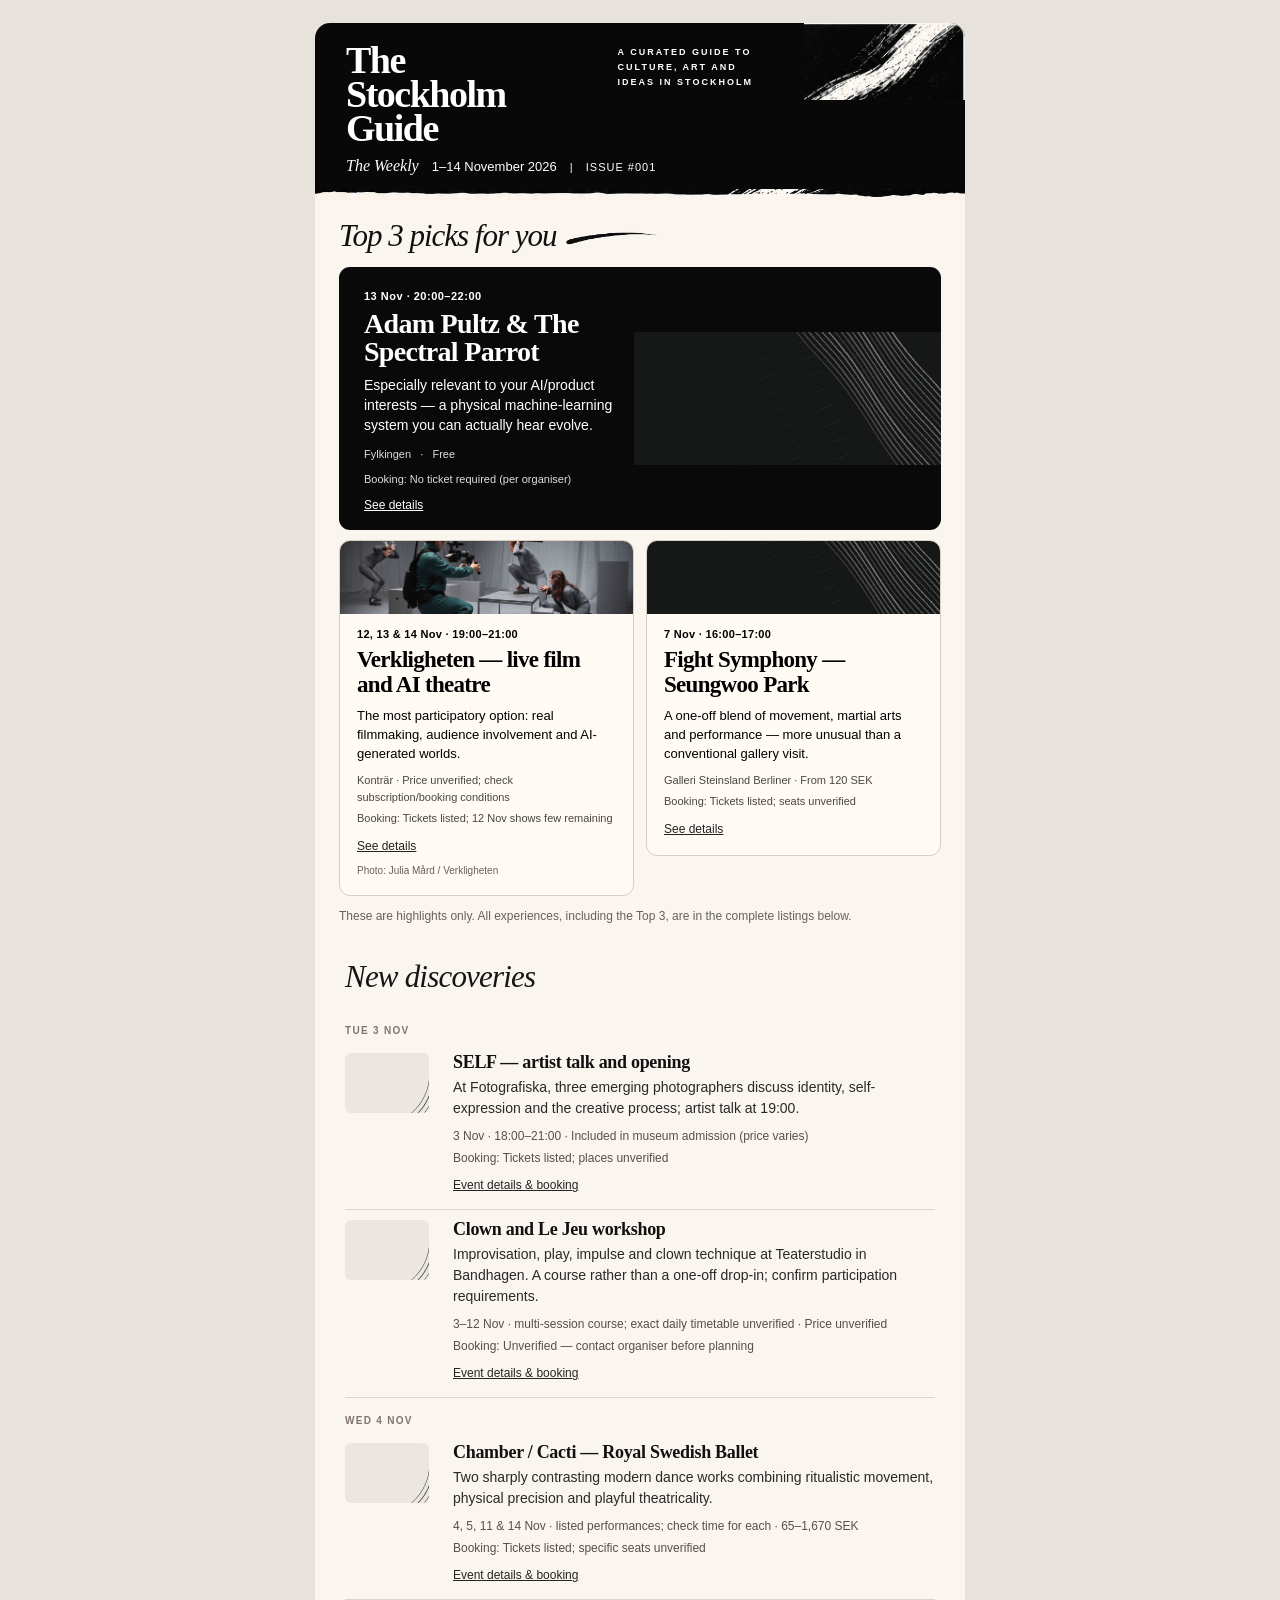
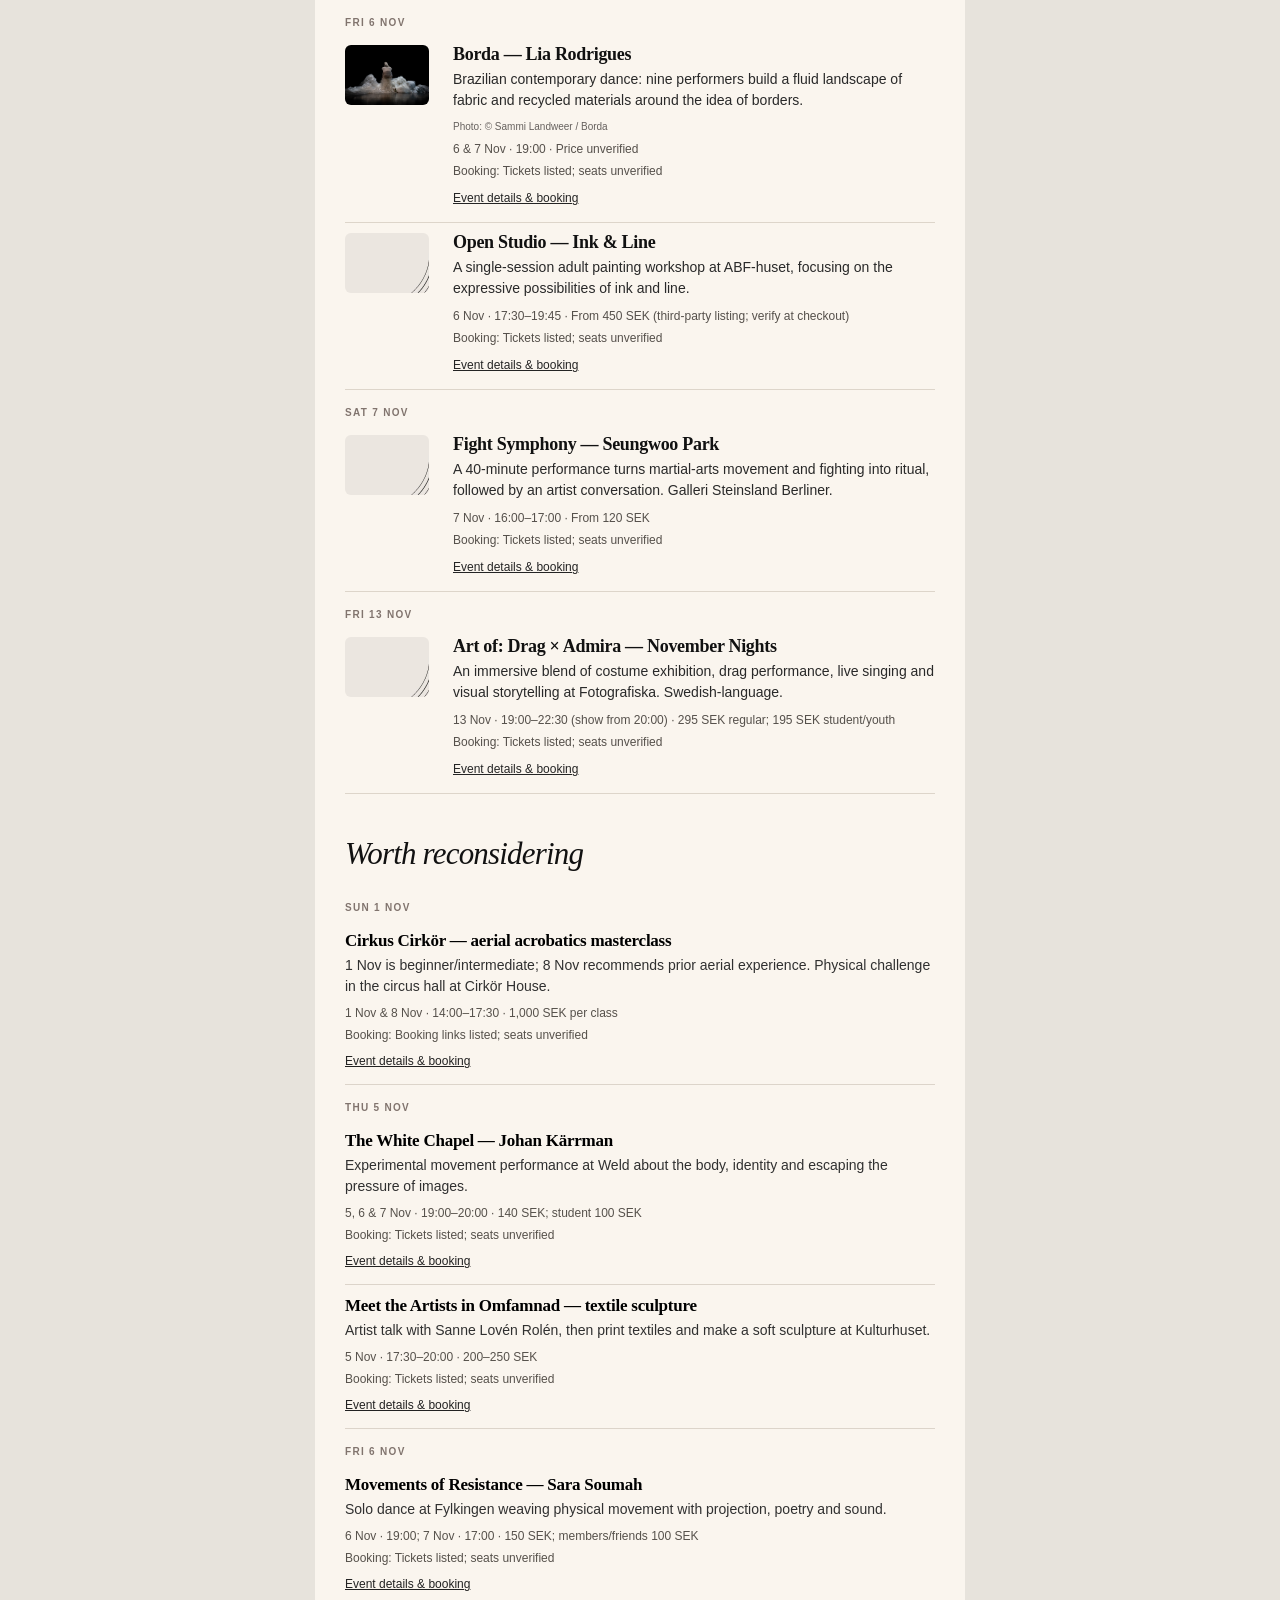
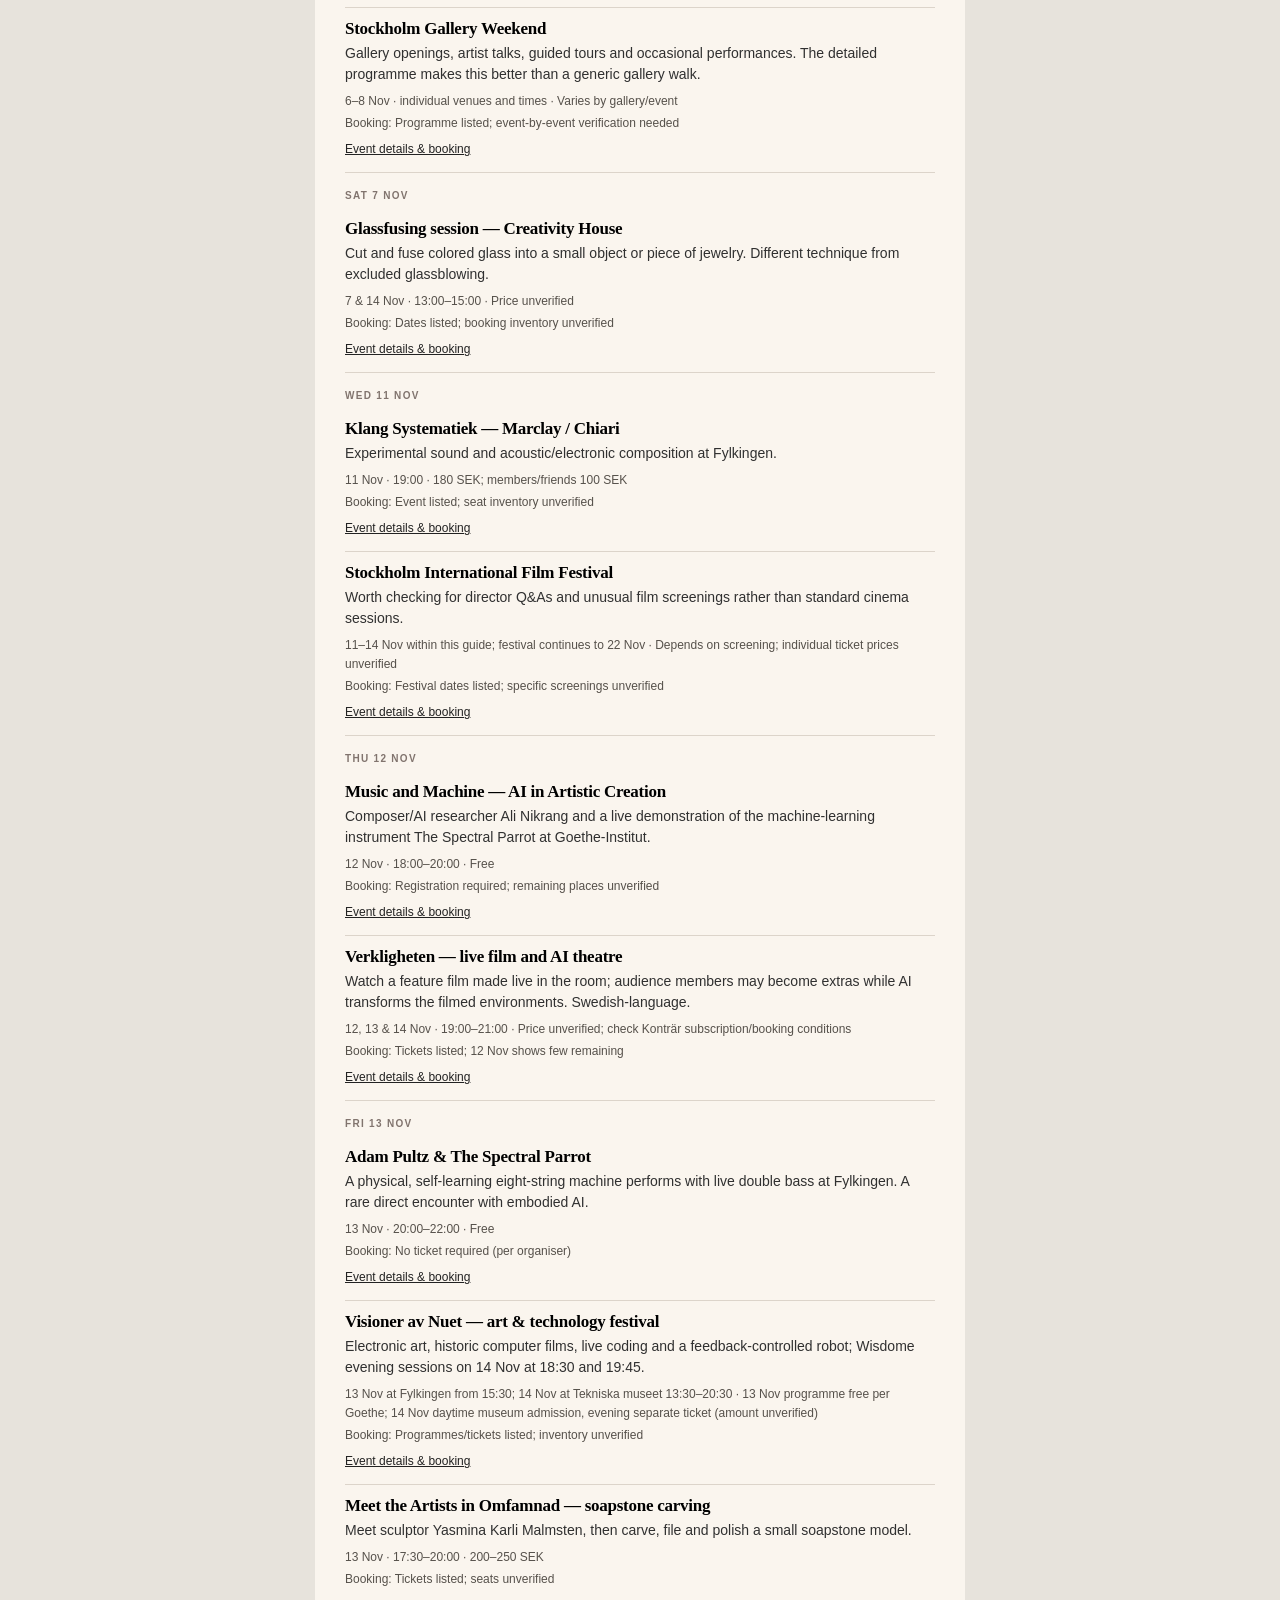
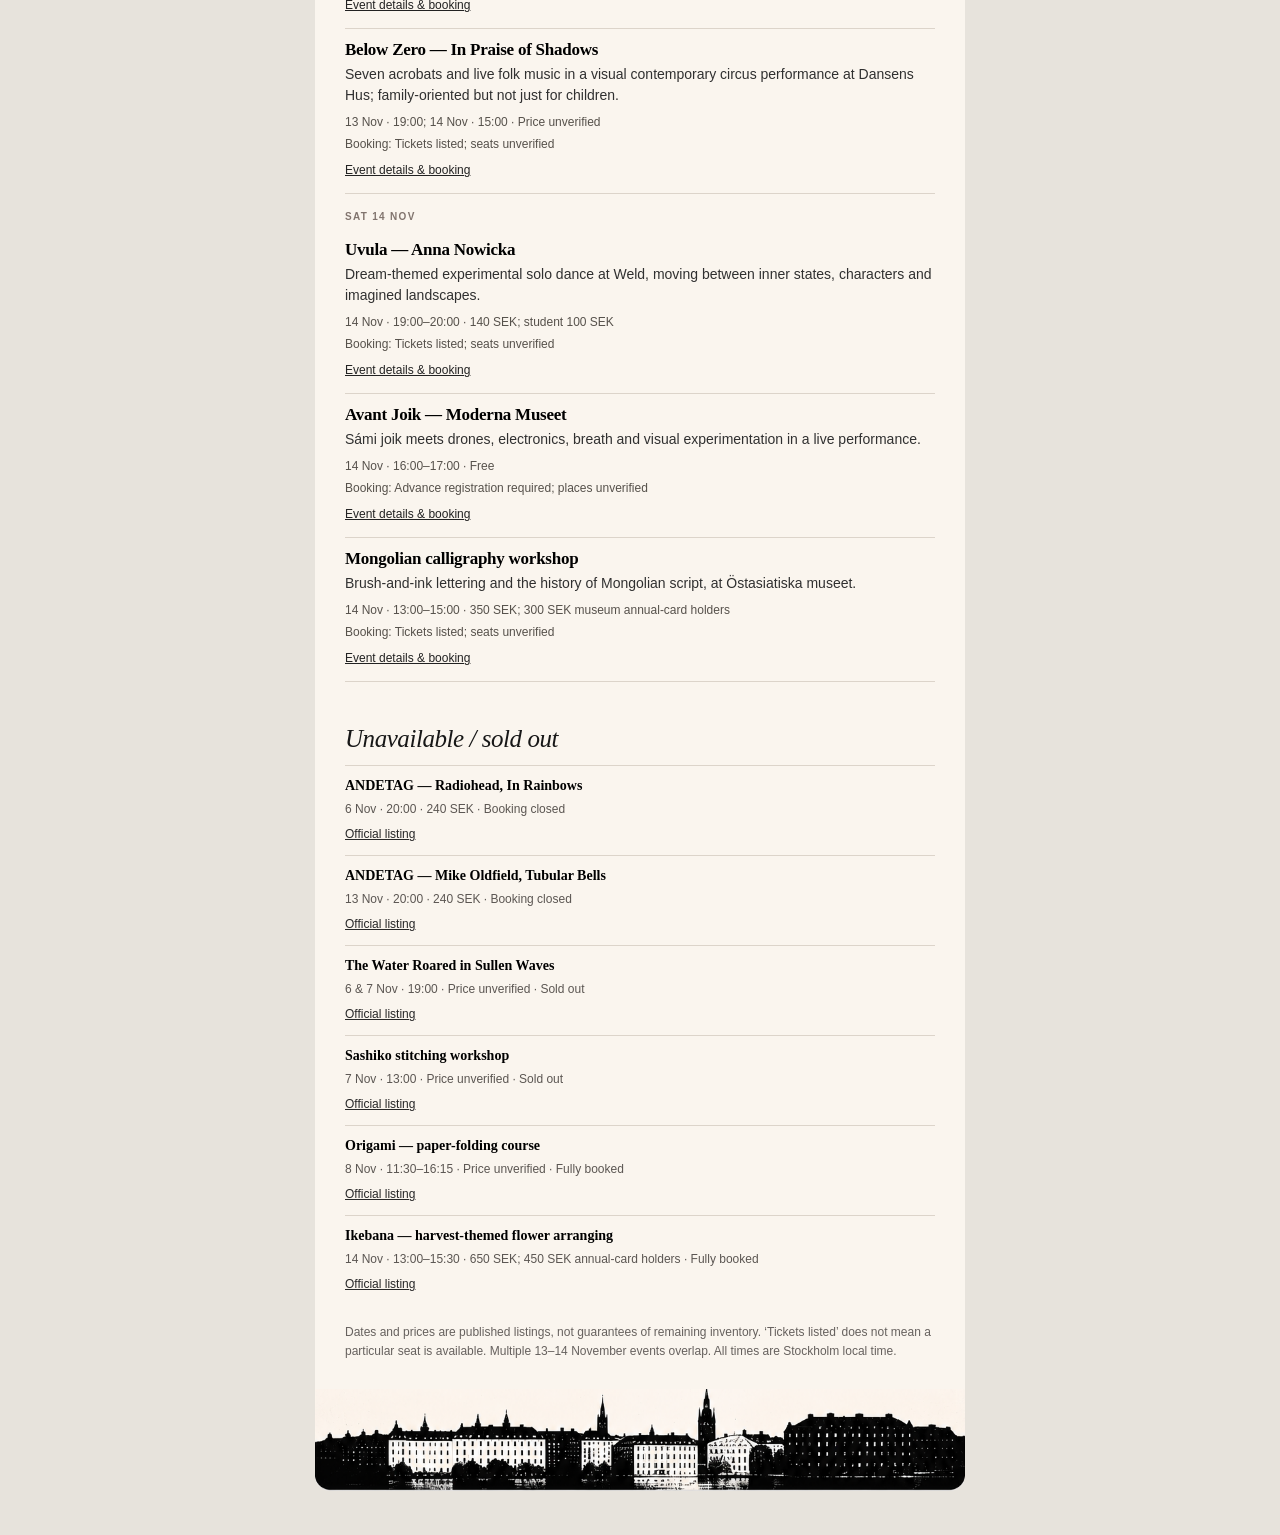
==== commit acaa91cd: "Validate live email images and reject incomplete delivery readiness" ====
--- a/index.html
+++ b/index.html
@@ -50,7 +50,7 @@
 
 <td class="stack-column" valign="top" style="display:block;box-sizing:border-box;width:100%;vertical-align:top;">
 <table role="presentation" class="small-card" width="100%" cellpadding="0" cellspacing="0" border="0" style="margin-bottom:12px;width:100%;border-collapse:separate;border-spacing:0;border-radius:11px;overflow:hidden;background:#fffaf4;border:1px solid #d8cec1;">
-<tr><td><img class="small-photo" src="https://kontrar.se/wp-content/uploads/2026/03/Verkligheten_PRESS_03-Foto_-Julia-Mard-1.jpg" width="292" alt="Verkligheten production photograph: performers and a camera operator in a film studio" style="display:block;border:0;width:100%;height:73px;object-fit:cover;"></td></tr>
+<tr><td><img class="small-photo" src="assets/verkligheten-press.jpg" width="292" alt="Verkligheten production photograph: performers and a camera operator in a film studio" style="display:block;border:0;width:100%;height:73px;object-fit:cover;"></td></tr>
 <tr><td style="padding:12px 17px 17px;"><div style="font-family:Arial,Helvetica,sans-serif;font-weight:700;font-size:11px;line-height:16px;letter-spacing:.3px;margin-bottom:5px;">12, 13 &amp; 14 Nov · 19:00–21:00</div>
 <div class="small-title" style="font:700 23px/25px Georgia,'Times New Roman',serif;letter-spacing:-.7px;margin:0 0 9px;">Verkligheten — live film and AI theatre</div>
 <div style="font:13px/19px Arial,Helvetica,sans-serif;margin-bottom:9px;">The most participatory option: real filmmaking, audience involvement and AI-generated worlds.</div>
@@ -109,7 +109,7 @@
 </td></tr>
 <tr><td colspan="2" style="padding:15px 0 5px;color:#81746e;font:700 10px/15px Arial,Helvetica,sans-serif;letter-spacing:1.3px;text-transform:uppercase;">Fri 6 Nov</td></tr>
 <tr><td class="thumb-cell" valign="top" width="96" style="width:96px;vertical-align:top;padding:10px 12px 15px 0;border-bottom:1px solid #ddd5ca;">
-<img class="thumb" width="84" height="60" src="https://cdn.filestackcontent.com/auto_image/dWBAdpO8R9RXrGpe64Ko" alt="Borda production photograph: a figure surrounded by translucent fabric and plastic on a dark stage" style="display:block;width:84px;height:60px;object-fit:cover;border-radius:6px;border:0;"></td>
+<img class="thumb" width="84" height="60" src="assets/borda-press.jpg" alt="Borda production photograph: a figure surrounded by translucent fabric and plastic on a dark stage" style="display:block;width:84px;height:60px;object-fit:cover;border-radius:6px;border:0;"></td>
 <td valign="top" style="vertical-align:top;padding:8px 0 14px;border-bottom:1px solid #ddd5ca;">
 <div class="event-title" style="font:700 18px/22px Georgia,'Times New Roman',serif;letter-spacing:-.3px;margin-bottom:4px;color:#111;">Borda — Lia Rodrigues</div>
 <div class="event-description" style="font:14px/21px Arial,Helvetica,sans-serif;margin:0 0 8px;color:#292929;">Brazilian contemporary dance: nine performers build a fluid landscape of fabric and recycled materials around the idea of borders.</div>
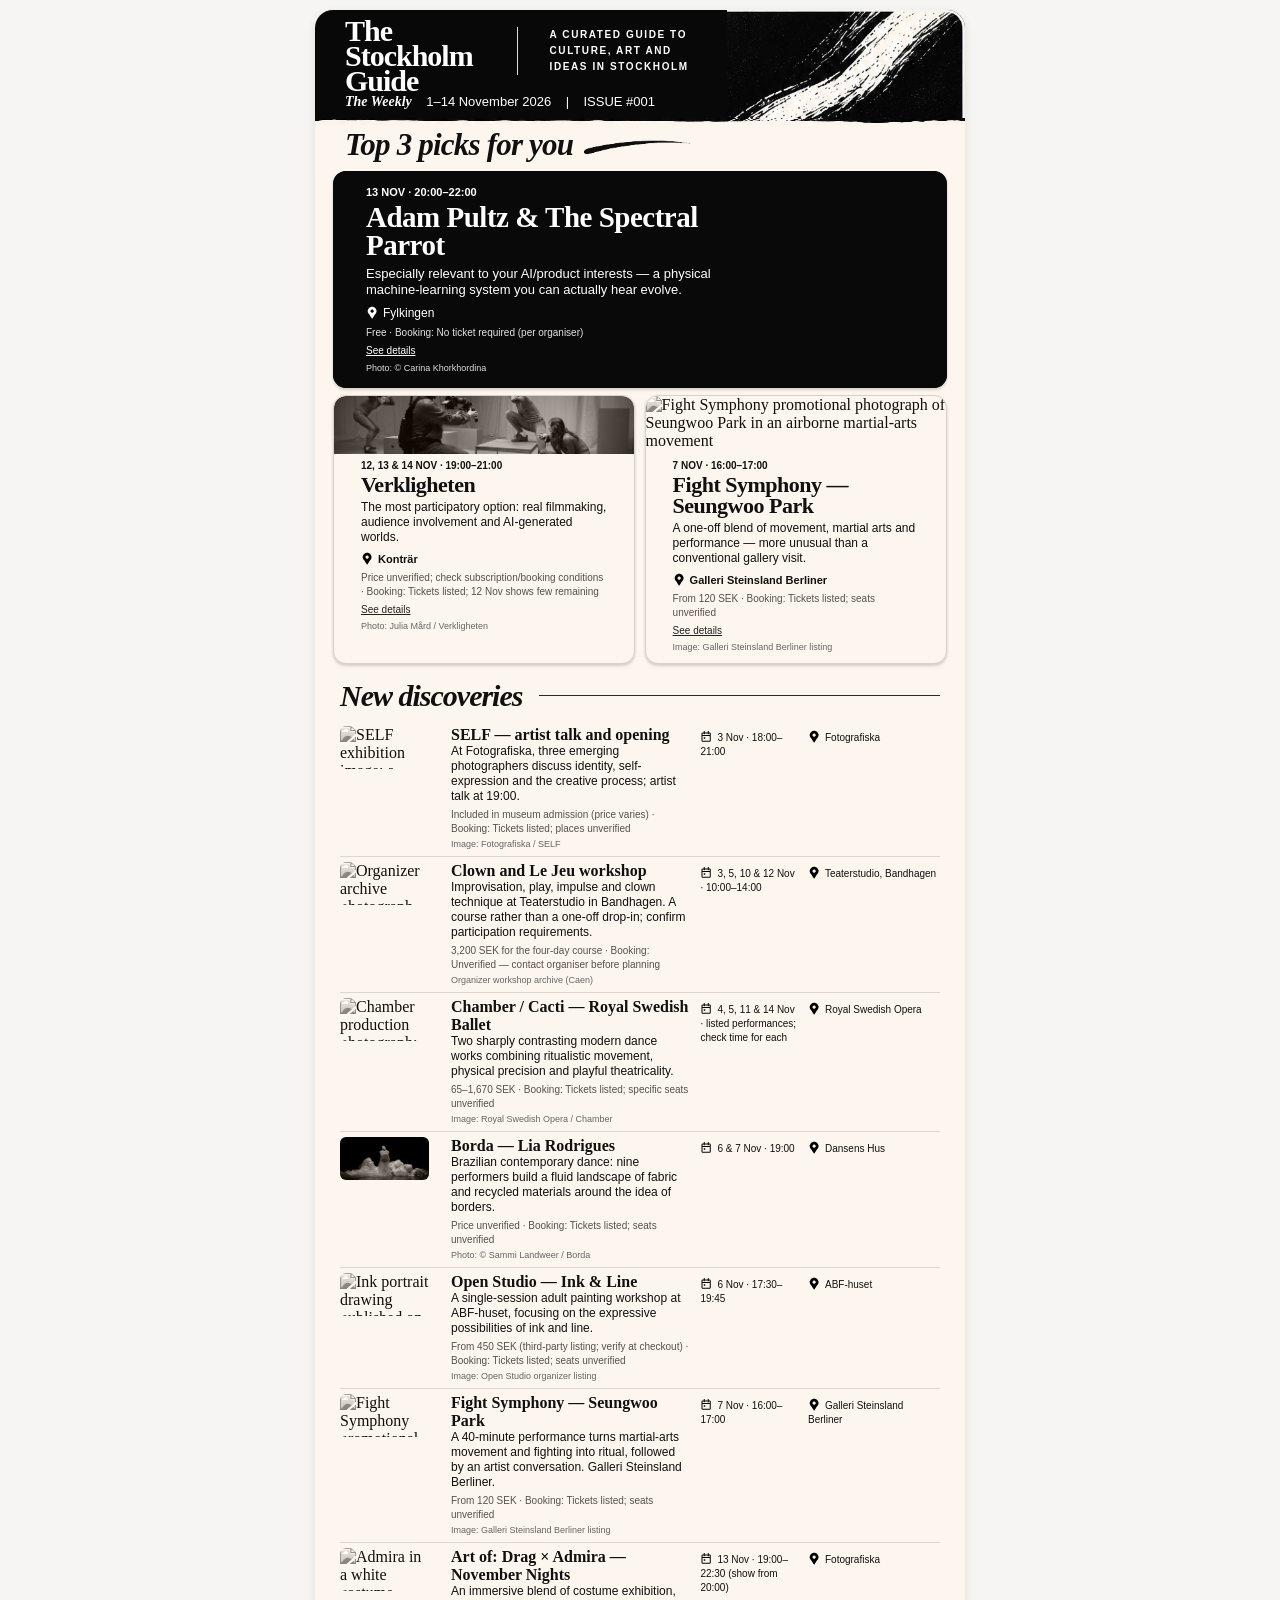
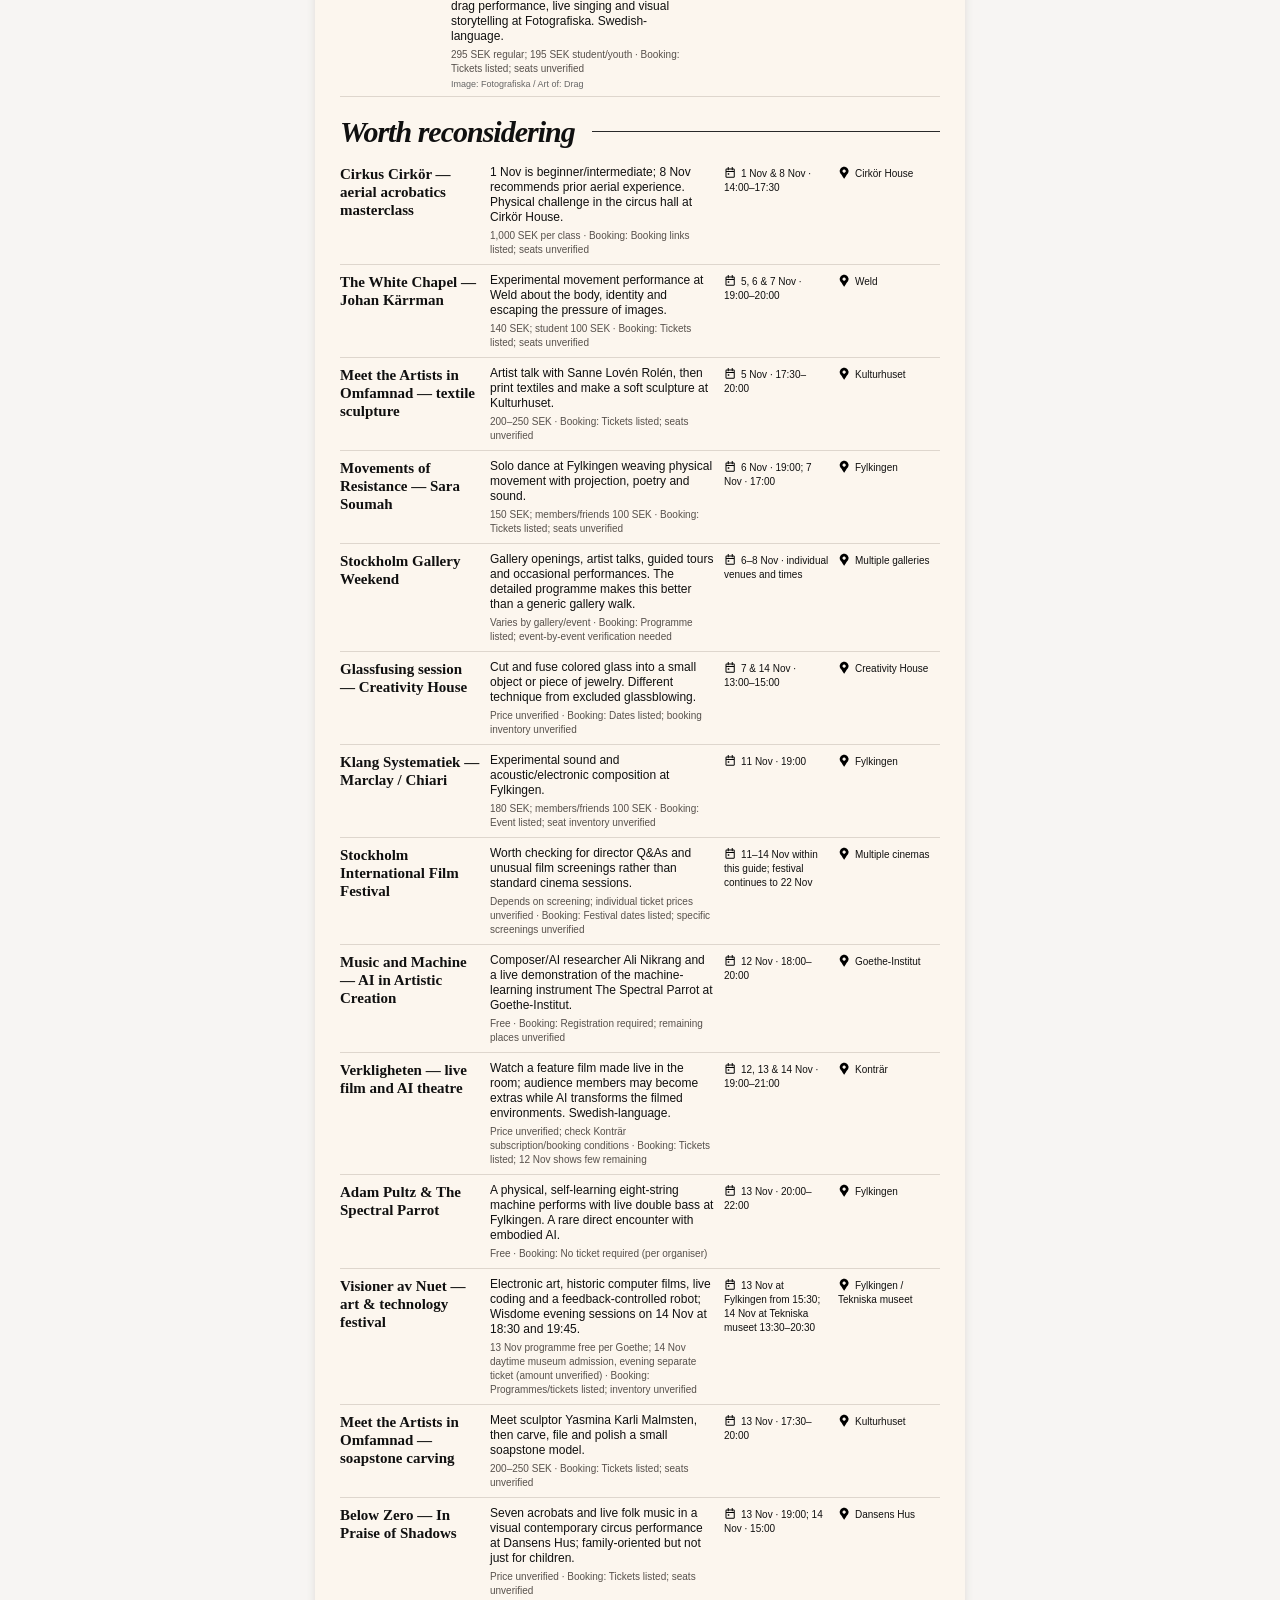
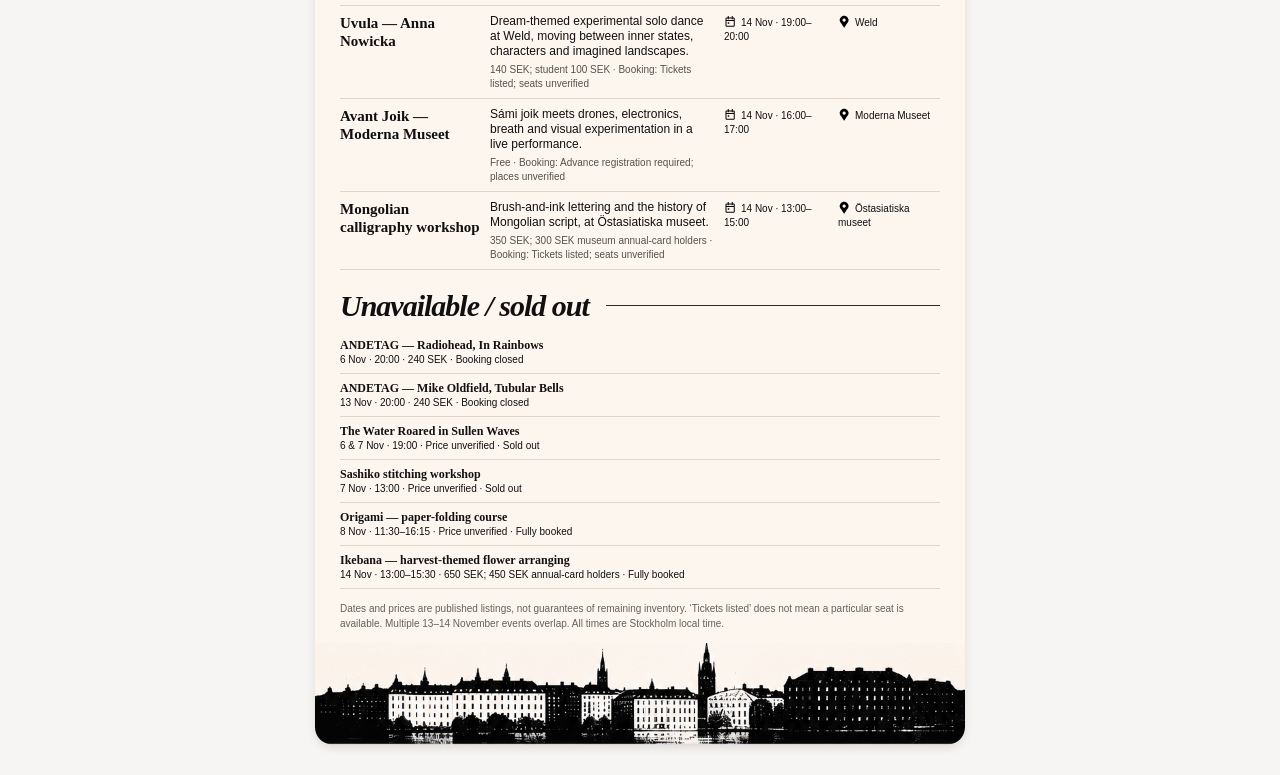
==== commit 92592390: "Rebuild milestone composition and restore official event thumbnails" ====
--- a/index.html
+++ b/index.html
@@ -2,300 +2,265 @@
 <html lang="en"><head><meta charset="utf-8"><meta name="viewport" content="width=device-width,initial-scale=1"><meta name="color-scheme" content="light"><title>The Stockholm Guide · 1–14 November 2026</title>
 <style>
 @media screen and (min-width:601px){
- .stack-column{display:table-cell!important;width:49%!important}.hero-media{width:51%!important}.feature-gap{display:table-cell!important}.small-card{margin-bottom:0!important}
- .brand-cell{width:44%!important;padding-left:31px!important}.tagline-cell{width:30%!important}.brush-cell{width:26%!important}
- .brand{font-size:38px!important;line-height:34px!important}.tagline{font-size:9px!important;letter-spacing:2px!important}
+ .hero-text{width:64%!important}.issue-line,.tagline{background-color:transparent!important}.heading-text{white-space:nowrap!important}.brand{font-size:30px!important;line-height:25px!important}.brand-cell{width:31%!important;padding-left:30px!important}.tagline-cell{width:69%!important}.tagline{font-size:10px!important;line-height:16px!important;letter-spacing:1.6px!important;padding-left:32px!important}
+ .support-column{margin-bottom:0!important;display:table-cell!important;width:49.25%!important}.support-gap{display:table-cell!important;width:1.5%!important}.support-card{margin-bottom:0!important}
+ .discovery-main{display:table-cell!important;width:51%!important}.discovery-date{display:table-cell!important;width:22%!important}.discovery-venue{display:table-cell!important;width:27%!important}
+ .reconsider-title{display:table-cell!important;width:25%!important}.reconsider-main{display:table-cell!important;width:39%!important}.reconsider-date{display:table-cell!important;width:19%!important}.reconsider-venue{display:table-cell!important;width:17%!important}
 }
-
 @media screen and (max-width:600px){
- .shell{width:100%!important;max-width:100%!important}.outside{padding:0!important}.pad{padding-left:19px!important;padding-right:19px!important}
- .brand-cell{padding:20px 0 7px 19px!important;width:53%!important}.tagline-cell{width:29%!important}.brush-cell{width:18%!important}.brand{font-size:30px!important;line-height:29px!important}.tagline{font-size:8px!important;letter-spacing:.7px!important}.brush{width:100%!important;max-width:169px!important}
- .section-title{font-size:28px!important;line-height:32px!important}.stack-column{display:block!important;width:100%!important;box-sizing:border-box!important}.feature-gap{display:none!important}
- .hero-copy{padding:18px 18px 15px!important}.hero-photo{width:100%!important;max-height:165px!important;object-fit:cover!important}.hero-title{font-size:29px!important;line-height:30px!important}
- .small-card{margin-bottom:12px!important}.small-title{font-size:23px!important;line-height:25px!important}.small-photo{height:82px!important;object-fit:cover!important}
- .event-row,.event-row tbody,.event-row tr,.event-row td{box-sizing:border-box!important}.thumb-cell{width:65px!important}.thumb{width:54px!important;height:54px!important;object-fit:cover!important}
- .event-title{font-size:18px!important}.event-description{font-size:14px!important;line-height:21px!important}.event-info{font-size:12px!important;line-height:18px!important}
- .list-pad{padding-left:0!important;padding-right:0!important}.sky{height:auto!important}
+ .issue-line,.tagline{background-color:#080808!important}.hero-bg{background-color:#555!important;background-blend-mode:multiply!important}.outside{padding:0!important}.shell{border-radius:0!important}.pad{padding-left:18px!important;padding-right:18px!important}.masthead{background-size:180px auto!important}
+ .brand{font-size:29px!important;line-height:25px!important}.brand-cell{width:49%!important;padding-left:20px!important}.tagline-cell{width:51%!important}.tagline{font-size:8px!important;line-height:13px!important;letter-spacing:.8px!important;padding-left:15px!important}
+ .issue-line{padding-left:20px!important;padding-right:20px!important;font-size:11px!important}.section-title{font-size:28px!important;line-height:32px!important}.hero-copy{padding:18px!important}.hero-text{width:100%!important}.hero-title{font-size:28px!important;line-height:29px!important}.hero-bg{background-position:right center!important}
+ .thumb-cell{width:80px!important;padding-right:12px!important}.thumb{width:68px!important;height:50px!important}.row-main{padding-top:9px!important;padding-bottom:4px!important}.row-date{padding-top:2px!important;padding-bottom:4px!important}.row-venue{padding-top:2px!important;padding-bottom:9px!important}
+ .reconsider-title{padding-top:9px!important;padding-bottom:3px!important}.reconsider-main{padding-top:0!important;padding-bottom:4px!important}.event-title{font-size:16px!important;line-height:18px!important}
 }
-@media screen and (max-width:360px){.brand{font-size:26px!important;line-height:26px!important}}
+@media screen and (max-width:360px){.brand{font-size:25px!important;line-height:23px!important}.tagline{font-size:7px!important;letter-spacing:.4px!important}}
 </style></head>
-<body style="margin:0;padding:0;background:#e7e3dc;-webkit-text-size-adjust:100%;">
+<body style="margin:0;padding:0;background:#f7f5f3;-webkit-text-size-adjust:100%;color:#101010;">
 <div style="display:none;font-size:1px;line-height:1px;max-height:0;max-width:0;opacity:0;overflow:hidden;">Experimental performance, art and unusual experiences in Stockholm — 1–14 November 2026</div>
-<table role="presentation" width="100%" cellpadding="0" cellspacing="0" border="0" style="width:100%;border-collapse:collapse;background:#e7e3dc;"><tr><td align="center" class="outside" style="padding:23px 12px 44px;">
-<table role="presentation" class="shell" width="650" cellpadding="0" cellspacing="0" border="0" style="width:100%;max-width:650px;border-collapse:separate;border-spacing:0;background:#faf5ee;border-radius:15px;overflow:hidden;">
-<!-- FIXED MILESTONE MASTHEAD: stacked white serif brand + tagline + original brush + metadata line -->
-<tr><td style="background:#080808;color:#fff;padding:0;">
-<table role="presentation" width="100%" cellpadding="0" cellspacing="0" border="0" style="width:100%;table-layout:fixed;border-collapse:collapse;"><tr><td class="brand-cell" width="58%" style="padding:20px 0 7px 19px;vertical-align:top;width:58%;">
-<div class="brand" style="font-family:Georgia,'Times New Roman',serif;font-weight:bold;font-size:26px;line-height:26px;letter-spacing:-1.5px;color:white;">The<br>Stockholm<br>Guide</div></td>
-<td class="tagline-cell" style="padding:22px 0 0 0;vertical-align:top;width:27%;border-left:0;"><div class="tagline" style="font-family:Arial,Helvetica,sans-serif;font-size:8px;font-weight:700;letter-spacing:.7px;line-height:1.65;color:#fff;">A CURATED GUIDE TO<br>CULTURE, ART AND<br>IDEAS IN STOCKHOLM</div></td>
-<td class="brush-cell" style="width:15%;vertical-align:top;text-align:right;padding:0;"><img class="brush" src="assets/milestone_brush.jpg" alt="" width="169" style="display:block;width:100%;max-width:169px;height:auto;border:0;margin-left:auto;"></td></tr></table>
-<div class="pad" style="font-family:Arial,Helvetica,sans-serif;color:#fff;padding:2px 31px 11px;white-space:normal;"><span style="font-family:Georgia,'Times New Roman',serif;font-style:italic;font-size:16px;line-height:23px;">The Weekly</span><span style="font-size:13px;line-height:23px;padding:0 13px;">1–14 November 2026</span><span style="font-size:11px;letter-spacing:1px;">| &nbsp; ISSUE #001</span></div>
-<img src="assets/milestone_torn.png" width="650" alt="" style="display:block;width:100%;height:11px;border:0;"></td></tr>
-<!-- Top 3 layout is one integrated dark feature followed by TWO image-led supporting cards -->
-<tr><td class="pad" style="padding:18px 24px 0;"><h2 class="section-title" style="font-family:Georgia,'Times New Roman',serif;font-size:31px;font-style:italic;line-height:36px;letter-spacing:-1px;margin:0 0 13px;font-weight:normal;color:#101010;">Top 3 picks for you <img src="assets/milestone_heading_stroke.png" width="95" alt="" style="width:95px;max-width:28%;height:auto;vertical-align:middle;border:0;display:inline-block;"></h2>
-
-
-<table role="presentation" class="feature-row" width="100%" cellpadding="0" cellspacing="0" border="0" style="width:100%;table-layout:fixed;background:#090909;border-radius:11px;overflow:hidden;border-collapse:separate;border-spacing:0;">
-<tr><td class="hero-copy stack-column" width="100%" valign="middle" style="display:block;box-sizing:border-box;width:100%;padding:21px 5px 17px 25px;color:#fff;vertical-align:middle;">
-<div style="font-family:Arial,Helvetica,sans-serif;font-size:11px;line-height:17px;letter-spacing:.5px;font-weight:bold;color:#fff;margin-bottom:5px;">13 Nov · 20:00–22:00</div>
-<div class="hero-title" style="font-family:Georgia,'Times New Roman',serif;font-size:28px;font-weight:bold;line-height:28px;letter-spacing:-.7px;margin-bottom:9px;">Adam Pultz &amp; The Spectral Parrot</div>
-<div style="font-family:Arial,Helvetica,sans-serif;font-size:14px;line-height:20px;color:#fff;margin-bottom:11px;">Especially relevant to your AI/product interests — a physical machine-learning system you can actually hear evolve.</div>
-<div style="font-family:Arial,Helvetica,sans-serif;font-size:11px;line-height:17px;color:#dedede;margin-bottom:8px;">Fylkingen &nbsp; · &nbsp; Free</div>
-<div style="font-family:Arial,Helvetica,sans-serif;font-size:11px;line-height:17px;color:#dedede;margin-bottom:7px;">Booking: No ticket required (per organiser)</div>
-<a href="https://www.goethe.de/ins/se/de/ver.cfm?event_id=27371285" style="font-family:Arial,Helvetica,sans-serif;font-size:12px;color:#fff;text-decoration:underline;">See details</a>
-</td><td class="stack-column hero-media" width="100%" style="display:block;box-sizing:border-box;width:100%;vertical-align:middle;padding:0;"><img class="hero-photo" src="assets/event-placeholder.jpg" width="307" alt="Abstract decorative artwork; no verified event image available" style="display:block;width:100%;height:auto;object-fit:cover;border:0;"></td></tr></table>
-<table role="presentation" width="100%" cellpadding="0" cellspacing="0" border="0"><tr><td height="10" style="height:10px;font-size:0;line-height:0;">&nbsp;</td></tr></table>
-<table role="presentation" class="feature-row" cellpadding="0" cellspacing="0" border="0" width="100%" style="border-collapse:collapse;table-layout:fixed;width:100%;"><tr>
-
-
-<td class="stack-column" valign="top" style="display:block;box-sizing:border-box;width:100%;vertical-align:top;">
-<table role="presentation" class="small-card" width="100%" cellpadding="0" cellspacing="0" border="0" style="margin-bottom:12px;width:100%;border-collapse:separate;border-spacing:0;border-radius:11px;overflow:hidden;background:#fffaf4;border:1px solid #d8cec1;">
-<tr><td><img class="small-photo" src="assets/verkligheten-press.jpg" width="292" alt="Verkligheten production photograph: performers and a camera operator in a film studio" style="display:block;border:0;width:100%;height:73px;object-fit:cover;"></td></tr>
-<tr><td style="padding:12px 17px 17px;"><div style="font-family:Arial,Helvetica,sans-serif;font-weight:700;font-size:11px;line-height:16px;letter-spacing:.3px;margin-bottom:5px;">12, 13 &amp; 14 Nov · 19:00–21:00</div>
-<div class="small-title" style="font:700 23px/25px Georgia,'Times New Roman',serif;letter-spacing:-.7px;margin:0 0 9px;">Verkligheten — live film and AI theatre</div>
-<div style="font:13px/19px Arial,Helvetica,sans-serif;margin-bottom:9px;">The most participatory option: real filmmaking, audience involvement and AI-generated worlds.</div>
-<div style="font:11px/17px Arial,Helvetica,sans-serif;color:#494541;margin-bottom:4px;">Konträr · Price unverified; check subscription/booking conditions</div>
-<div style="font:11px/17px Arial,Helvetica,sans-serif;color:#494541;margin-bottom:9px;">Booking: Tickets listed; 12 Nov shows few remaining</div>
-<a href="https://kontrar.se/en/show/verkligheten/" style="font:12px/17px Arial,Helvetica,sans-serif;text-decoration:underline;color:#222;">See details</a><div style="font:10px/15px Arial,Helvetica,sans-serif;color:#66615e;margin-top:8px;">Photo: Julia Mård / Verkligheten</div></td></tr></table></td>
-<td class="feature-gap" width="2%" style="display:none;width:2%;font-size:0;line-height:0;">&nbsp;</td>
-<td class="stack-column" valign="top" style="display:block;box-sizing:border-box;width:100%;vertical-align:top;">
-<table role="presentation" class="small-card" width="100%" cellpadding="0" cellspacing="0" border="0" style="margin-bottom:12px;width:100%;border-collapse:separate;border-spacing:0;border-radius:11px;overflow:hidden;background:#fffaf4;border:1px solid #d8cec1;">
-<tr><td><img class="small-photo" src="assets/event-placeholder.jpg" width="292" alt="Abstract decorative artwork; no verified event image available" style="display:block;border:0;width:100%;height:73px;object-fit:cover;"></td></tr>
-<tr><td style="padding:12px 17px 17px;"><div style="font-family:Arial,Helvetica,sans-serif;font-weight:700;font-size:11px;line-height:16px;letter-spacing:.3px;margin-bottom:5px;">7 Nov · 16:00–17:00</div>
-<div class="small-title" style="font:700 23px/25px Georgia,'Times New Roman',serif;letter-spacing:-.7px;margin:0 0 9px;">Fight Symphony — Seungwoo Park</div>
-<div style="font:13px/19px Arial,Helvetica,sans-serif;margin-bottom:9px;">A one-off blend of movement, martial arts and performance — more unusual than a conventional gallery visit.</div>
-<div style="font:11px/17px Arial,Helvetica,sans-serif;color:#494541;margin-bottom:4px;">Galleri Steinsland Berliner · From 120 SEK</div>
-<div style="font:11px/17px Arial,Helvetica,sans-serif;color:#494541;margin-bottom:9px;">Booking: Tickets listed; seats unverified</div>
-<a href="https://billetto.se/en/e/fight-symphony-seungwoo-park-biljetter-2023053" style="font:12px/17px Arial,Helvetica,sans-serif;text-decoration:underline;color:#222;">See details</a></td></tr></table></td>
-</tr></table>
-<p style="font:12px/18px Arial,Helvetica,sans-serif;color:#66615e;margin:11px 0 0;">These are highlights only. All experiences, including the Top 3, are in the complete listings below.</p>
+
+
+
+<table role="presentation" width="100%" cellpadding="0" cellspacing="0" border="0" style="width:100%;border-collapse:collapse;"><tr><td class="outside" align="center" style="padding:10px 12px 30px;">
+<table role="presentation" class="shell" width="650" cellpadding="0" cellspacing="0" border="0" style="width:100%;max-width:650px;background:#fcf6ee;border-spacing:0;border-radius:18px;overflow:hidden;box-shadow:0 3px 8px #dedbd8;">
+<tr><td class="masthead" background="assets/milestone_brush.jpg" bgcolor="#080808" style="background:#080808 url('assets/milestone_brush.jpg') no-repeat right top;background-size:238px 114px;color:#fff;">
+<table role="presentation" width="100%" cellpadding="0" cellspacing="0" border="0" style="width:100%;table-layout:fixed;border-collapse:collapse;"><tr>
+<td class="brand-cell" width="49%" style="box-sizing:border-box;width:49%;padding:8px 0 0 20px;vertical-align:top;"><div class="brand" style="font:bold 24px/23px Georgia,'Times New Roman',serif;letter-spacing:-1px;color:#fff;">The<br>Stockholm<br>Guide</div></td>
+<td class="tagline-cell" width="51%" style="width:51%;padding:17px 0 0;vertical-align:top;"><div class="tagline" style="background-color:#080808;border-left:1px solid #ddd;padding:0 0 0 15px;font:700 8px/13px Arial,Helvetica,sans-serif;letter-spacing:.7px;color:#fff;">A CURATED GUIDE TO<br>CULTURE, ART AND<br>IDEAS IN STOCKHOLM</div></td></tr></table>
+<div class="issue-line" style="background-color:#080808;padding:0 30px 7px;font:13px/18px Arial,Helvetica,sans-serif;color:#fff;"><span style="font:italic bold 14px/18px Georgia,'Times New Roman',serif;">The Weekly</span>&nbsp;&nbsp;&nbsp; 1–14 November 2026 &nbsp;&nbsp; | &nbsp;&nbsp; ISSUE #001</div>
+<img src="assets/milestone_torn.png" alt="" width="650" height="7" style="display:block;width:100%;height:7px;border:0;"></td></tr>
+<tr><td class="pad" style="padding:0 18px 0;">
+<h2 class="section-title" style="font:italic bold 31px/39px Georgia,'Times New Roman',serif;letter-spacing:-.8px;margin:0 0 7px 12px;">Top 3 picks for you <img src="assets/milestone_heading_stroke.png" alt="" width="112" style="display:inline-block;width:112px;max-width:25%;height:auto;vertical-align:middle;border:0;"></h2>
+
+<table role="presentation" class="hero-card" width="100%" cellpadding="0" cellspacing="0" border="0" style="width:100%;border-spacing:0;border-radius:13px;overflow:hidden;background:#090909;box-shadow:0 2px 3px #d4cec7;"><tr>
+<td class="hero-bg" background="https://www.goethe.de/resources/files/jpg1474/header---konzert-the-spectral-parrot-1-formatkey-jpg-w640r.jpg" bgcolor="#090909" style="background-color:#090909;background-image:linear-gradient(90deg,#090909 0%,rgba(9,9,9,.97) 30%,rgba(9,9,9,.65) 58%,rgba(9,9,9,.65) 100%),url('https://www.goethe.de/resources/files/jpg1474/header---konzert-the-spectral-parrot-1-formatkey-jpg-w640r.jpg');background-size:cover;background-position:center;background-blend-mode:normal,luminosity;border-radius:13px;">
+<table role="presentation" width="100%" cellpadding="0" cellspacing="0" border="0" style="width:100%;"><tr><td class="hero-copy" style="padding:13px 33px 14px;color:#fff;">
+<table role="presentation" class="hero-text" width="100%" cellpadding="0" cellspacing="0" border="0" style="width:100%;"><tr><td style="color:#fff;">
+<div style="font:700 11px/16px Arial,Helvetica,sans-serif;text-transform:uppercase;margin-bottom:3px;">13 Nov · 20:00–22:00</div>
+<div class="hero-title" style="font:bold 29px/28px Georgia,'Times New Roman',serif;letter-spacing:-.5px;margin-bottom:7px;">Adam Pultz &amp; The Spectral Parrot</div>
+<div style="font:13px/16px Arial,Helvetica,sans-serif;">Especially relevant to your AI/product interests — a physical machine-learning system you can actually hear evolve.</div>
+<div style="font:12px/17px Arial,Helvetica,sans-serif;margin-top:7px;"><img src="assets/icon-pin-white.png" alt="" width="12" height="13" style="display:inline-block;width:12px;height:13px;vertical-align:-2px;border:0;margin-right:5px;">Fylkingen</div>
+<div class="event-details" style="font:10px/14px Arial,Helvetica,sans-serif;color:#e4e4e4;margin-top:4px;">Free · Booking: No ticket required (per organiser)</div>
+<a href="https://www.goethe.de/ins/se/de/ver.cfm?event_id=27371285" style="display:inline-block;font:10px/16px Arial,Helvetica,sans-serif;color:#fff;text-decoration:underline;margin-top:3px;">See details</a>
+<div style="font:9px/12px Arial,Helvetica,sans-serif;color:#ddd;margin-top:3px;">Photo: © Carina Khorkhordina</div>
+</td></tr></table></td></tr></table></td></tr></table>
+<table role="presentation" width="100%" cellpadding="0" cellspacing="0" border="0"><tr><td height="7" style="height:7px;font-size:0;line-height:0;">&nbsp;</td></tr></table>
+<table role="presentation" width="100%" cellpadding="0" cellspacing="0" border="0" style="width:100%;table-layout:fixed;"><tr>
+
+
+<td class="support-column" valign="top" style="display:block;box-sizing:border-box;width:100%;vertical-align:top;border:1px solid #d9d1c9;border-radius:13px;background:#fcf6ee;box-shadow:0 2px 3px #d4cec7;overflow:hidden;margin-bottom:9px;">
+<table role="presentation" class="support-card" width="100%" cellpadding="0" cellspacing="0" border="0" style="width:100%;border:0;border-spacing:0;">
+<tr><td><img class="support-photo" src="assets/verkligheten-press.jpg" alt="Verkligheten production photograph: performers and a camera operator in a film studio" width="302" height="58" style="display:block;width:100%;height:58px;object-fit:cover;mix-blend-mode:luminosity;border-radius:12px 12px 0 0;border:0;"></td></tr>
+<tr><td style="padding:5px 27px 10px;">
+<div style="font:700 10px/14px Arial,Helvetica,sans-serif;text-transform:uppercase;">12, 13 &amp; 14 Nov · 19:00–21:00</div>
+<div style="font:bold 22px/21px Georgia,'Times New Roman',serif;letter-spacing:-.5px;margin:1px 0 5px;">Verkligheten</div>
+<div style="font:12px/15px Arial,Helvetica,sans-serif;">The most participatory option: real filmmaking, audience involvement and AI-generated worlds.</div>
+<div style="font:700 11px/16px Arial,Helvetica,sans-serif;margin-top:6px;"><img src="assets/icon-pin.png" alt="" width="12" height="13" style="display:inline-block;width:12px;height:13px;vertical-align:-2px;border:0;margin-right:5px;">Konträr</div>
+<div class="event-details" style="font:10px/14px Arial,Helvetica,sans-serif;color:#57514c;margin-top:4px;">Price unverified; check subscription/booking conditions · Booking: Tickets listed; 12 Nov shows few remaining</div>
+<a href="https://kontrar.se/en/show/verkligheten/" style="font:10px/15px Arial,Helvetica,sans-serif;color:#222;text-decoration:underline;">See details</a>
+<div style="font:9px/12px Arial,Helvetica,sans-serif;color:#666;margin-top:3px;">Photo: Julia Mård / Verkligheten</div>
+</td></tr></table></td>
+<td class="support-gap" style="display:none;width:1.5%;font-size:0;">&nbsp;</td>
+<td class="support-column" valign="top" style="display:block;box-sizing:border-box;width:100%;vertical-align:top;border:1px solid #d9d1c9;border-radius:13px;background:#fcf6ee;box-shadow:0 2px 3px #d4cec7;overflow:hidden;margin-bottom:9px;">
+<table role="presentation" class="support-card" width="100%" cellpadding="0" cellspacing="0" border="0" style="width:100%;border:0;border-spacing:0;">
+<tr><td><img class="support-photo" src="https://billetto.imgix.net/dcsvgyjkwxj5pyeu1sasrg30dpmh?w=1440&amp;h=810&amp;fit=crop&amp;auto=compress%2Cformat&amp;rect=25%2C824%2C4521%2C2543&amp;s=8b8bfa4b6d286a3d2472e72314aa14f9" alt="Fight Symphony promotional photograph of Seungwoo Park in an airborne martial-arts movement" width="302" height="58" style="display:block;width:100%;height:58px;object-fit:cover;mix-blend-mode:luminosity;border-radius:12px 12px 0 0;border:0;"></td></tr>
+<tr><td style="padding:5px 27px 10px;">
+<div style="font:700 10px/14px Arial,Helvetica,sans-serif;text-transform:uppercase;">7 Nov · 16:00–17:00</div>
+<div style="font:bold 22px/21px Georgia,'Times New Roman',serif;letter-spacing:-.5px;margin:1px 0 5px;">Fight Symphony — Seungwoo Park</div>
+<div style="font:12px/15px Arial,Helvetica,sans-serif;">A one-off blend of movement, martial arts and performance — more unusual than a conventional gallery visit.</div>
+<div style="font:700 11px/16px Arial,Helvetica,sans-serif;margin-top:6px;"><img src="assets/icon-pin.png" alt="" width="12" height="13" style="display:inline-block;width:12px;height:13px;vertical-align:-2px;border:0;margin-right:5px;">Galleri Steinsland Berliner</div>
+<div class="event-details" style="font:10px/14px Arial,Helvetica,sans-serif;color:#57514c;margin-top:4px;">From 120 SEK · Booking: Tickets listed; seats unverified</div>
+<a href="https://billetto.se/en/e/fight-symphony-seungwoo-park-biljetter-2023053" style="font:10px/15px Arial,Helvetica,sans-serif;color:#222;text-decoration:underline;">See details</a>
+<div style="font:9px/12px Arial,Helvetica,sans-serif;color:#666;margin-top:3px;">Image: Galleri Steinsland Berliner listing</div>
+</td></tr></table></td></tr></table>
 </td></tr>
-<!-- New discoveries: distinct FULL WIDTH group, image-supported entries, never side-by-side with Worth reconsidering -->
-<tr><td class="pad" style="padding:34px 30px 0;"><h2 class="section-title" style="font:italic 31px/36px Georgia,'Times New Roman',serif;letter-spacing:-.8px;color:#151515;margin:0 0 13px;">New discoveries</h2>
-<table role="presentation" cellpadding="0" cellspacing="0" border="0" width="100%" style="border-collapse:collapse;width:100%;">
-
-<tr><td colspan="2" style="padding:15px 0 5px;color:#81746e;font:700 10px/15px Arial,Helvetica,sans-serif;letter-spacing:1.3px;text-transform:uppercase;">Tue 3 Nov</td></tr>
-<tr><td class="thumb-cell" valign="top" width="96" style="width:96px;vertical-align:top;padding:10px 12px 15px 0;border-bottom:1px solid #ddd5ca;">
-<img class="thumb" width="84" height="60" src="assets/event-placeholder-thumb.jpg" alt="Abstract decorative graphic; no verified event photo" style="display:block;width:84px;height:60px;object-fit:cover;border-radius:6px;border:0;"></td>
-<td valign="top" style="vertical-align:top;padding:8px 0 14px;border-bottom:1px solid #ddd5ca;">
-<div class="event-title" style="font:700 18px/22px Georgia,'Times New Roman',serif;letter-spacing:-.3px;margin-bottom:4px;color:#111;">SELF — artist talk and opening</div>
-<div class="event-description" style="font:14px/21px Arial,Helvetica,sans-serif;margin:0 0 8px;color:#292929;">At Fotografiska, three emerging photographers discuss identity, self-expression and the creative process; artist talk at 19:00.</div>
-
-<div class="event-info" style="font:12px/19px Arial,Helvetica,sans-serif;color:#55504b;margin-bottom:3px;">3 Nov · 18:00–21:00 · Included in museum admission (price varies)</div>
-<div class="event-info" style="font:12px/19px Arial,Helvetica,sans-serif;color:#55504b;margin-bottom:7px;">Booking: Tickets listed; places unverified</div>
-<a href="https://stockholm.fotografiska.com/en/events/self-artist-talk-and-opening" style="font:12px/19px Arial,Helvetica,sans-serif;text-decoration:underline;color:#242424;">Event details &amp; booking</a>
-</td></tr>
-
-<tr><td class="thumb-cell" valign="top" width="96" style="width:96px;vertical-align:top;padding:10px 12px 15px 0;border-bottom:1px solid #ddd5ca;">
-<img class="thumb" width="84" height="60" src="assets/event-placeholder-thumb.jpg" alt="Abstract decorative graphic; no verified event photo" style="display:block;width:84px;height:60px;object-fit:cover;border-radius:6px;border:0;"></td>
-<td valign="top" style="vertical-align:top;padding:8px 0 14px;border-bottom:1px solid #ddd5ca;">
-<div class="event-title" style="font:700 18px/22px Georgia,'Times New Roman',serif;letter-spacing:-.3px;margin-bottom:4px;color:#111;">Clown and Le Jeu workshop</div>
-<div class="event-description" style="font:14px/21px Arial,Helvetica,sans-serif;margin:0 0 8px;color:#292929;">Improvisation, play, impulse and clown technique at Teaterstudio in Bandhagen. A course rather than a one-off drop-in; confirm participation requirements.</div>
-
-<div class="event-info" style="font:12px/19px Arial,Helvetica,sans-serif;color:#55504b;margin-bottom:3px;">3–12 Nov · multi-session course; exact daily timetable unverified · Price unverified</div>
-<div class="event-info" style="font:12px/19px Arial,Helvetica,sans-serif;color:#55504b;margin-bottom:7px;">Booking: Unverified — contact organiser before planning</div>
-<a href="https://nupagang.se/en/event/90556/" style="font:12px/19px Arial,Helvetica,sans-serif;text-decoration:underline;color:#242424;">Event details &amp; booking</a>
-</td></tr>
-<tr><td colspan="2" style="padding:15px 0 5px;color:#81746e;font:700 10px/15px Arial,Helvetica,sans-serif;letter-spacing:1.3px;text-transform:uppercase;">Wed 4 Nov</td></tr>
-<tr><td class="thumb-cell" valign="top" width="96" style="width:96px;vertical-align:top;padding:10px 12px 15px 0;border-bottom:1px solid #ddd5ca;">
-<img class="thumb" width="84" height="60" src="assets/event-placeholder-thumb.jpg" alt="Abstract decorative graphic; no verified event photo" style="display:block;width:84px;height:60px;object-fit:cover;border-radius:6px;border:0;"></td>
-<td valign="top" style="vertical-align:top;padding:8px 0 14px;border-bottom:1px solid #ddd5ca;">
-<div class="event-title" style="font:700 18px/22px Georgia,'Times New Roman',serif;letter-spacing:-.3px;margin-bottom:4px;color:#111;">Chamber / Cacti — Royal Swedish Ballet</div>
-<div class="event-description" style="font:14px/21px Arial,Helvetica,sans-serif;margin:0 0 8px;color:#292929;">Two sharply contrasting modern dance works combining ritualistic movement, physical precision and playful theatricality.</div>
-
-<div class="event-info" style="font:12px/19px Arial,Helvetica,sans-serif;color:#55504b;margin-bottom:3px;">4, 5, 11 &amp; 14 Nov · listed performances; check time for each · 65–1,670 SEK</div>
-<div class="event-info" style="font:12px/19px Arial,Helvetica,sans-serif;color:#55504b;margin-bottom:7px;">Booking: Tickets listed; specific seats unverified</div>
-<a href="https://www.operan.se/en/productions/chamber-cacti" style="font:12px/19px Arial,Helvetica,sans-serif;text-decoration:underline;color:#242424;">Event details &amp; booking</a>
-</td></tr>
-<tr><td colspan="2" style="padding:15px 0 5px;color:#81746e;font:700 10px/15px Arial,Helvetica,sans-serif;letter-spacing:1.3px;text-transform:uppercase;">Fri 6 Nov</td></tr>
-<tr><td class="thumb-cell" valign="top" width="96" style="width:96px;vertical-align:top;padding:10px 12px 15px 0;border-bottom:1px solid #ddd5ca;">
-<img class="thumb" width="84" height="60" src="assets/borda-press.jpg" alt="Borda production photograph: a figure surrounded by translucent fabric and plastic on a dark stage" style="display:block;width:84px;height:60px;object-fit:cover;border-radius:6px;border:0;"></td>
-<td valign="top" style="vertical-align:top;padding:8px 0 14px;border-bottom:1px solid #ddd5ca;">
-<div class="event-title" style="font:700 18px/22px Georgia,'Times New Roman',serif;letter-spacing:-.3px;margin-bottom:4px;color:#111;">Borda — Lia Rodrigues</div>
-<div class="event-description" style="font:14px/21px Arial,Helvetica,sans-serif;margin:0 0 8px;color:#292929;">Brazilian contemporary dance: nine performers build a fluid landscape of fabric and recycled materials around the idea of borders.</div>
-<div style="font:10px/15px Arial,Helvetica,sans-serif;color:#66615e;margin-bottom:6px;">Photo: © Sammi Landweer / Borda</div>
-<div class="event-info" style="font:12px/19px Arial,Helvetica,sans-serif;color:#55504b;margin-bottom:3px;">6 &amp; 7 Nov · 19:00 · Price unverified</div>
-<div class="event-info" style="font:12px/19px Arial,Helvetica,sans-serif;color:#55504b;margin-bottom:7px;">Booking: Tickets listed; seats unverified</div>
-<a href="https://dansenshus.se/en/program/lia-rodrigues-bra-borda/" style="font:12px/19px Arial,Helvetica,sans-serif;text-decoration:underline;color:#242424;">Event details &amp; booking</a>
-</td></tr>
-
-<tr><td class="thumb-cell" valign="top" width="96" style="width:96px;vertical-align:top;padding:10px 12px 15px 0;border-bottom:1px solid #ddd5ca;">
-<img class="thumb" width="84" height="60" src="assets/event-placeholder-thumb.jpg" alt="Abstract decorative graphic; no verified event photo" style="display:block;width:84px;height:60px;object-fit:cover;border-radius:6px;border:0;"></td>
-<td valign="top" style="vertical-align:top;padding:8px 0 14px;border-bottom:1px solid #ddd5ca;">
-<div class="event-title" style="font:700 18px/22px Georgia,'Times New Roman',serif;letter-spacing:-.3px;margin-bottom:4px;color:#111;">Open Studio — Ink &amp; Line</div>
-<div class="event-description" style="font:14px/21px Arial,Helvetica,sans-serif;margin:0 0 8px;color:#292929;">A single-session adult painting workshop at ABF-huset, focusing on the expressive possibilities of ink and line.</div>
-
-<div class="event-info" style="font:12px/19px Arial,Helvetica,sans-serif;color:#55504b;margin-bottom:3px;">6 Nov · 17:30–19:45 · From 450 SEK (third-party listing; verify at checkout)</div>
-<div class="event-info" style="font:12px/19px Arial,Helvetica,sans-serif;color:#55504b;margin-bottom:7px;">Booking: Tickets listed; seats unverified</div>
-<a href="https://www.tickster.com/se/en/events/3k1f32bajd91041/2026-11-06/oppen-atelje" style="font:12px/19px Arial,Helvetica,sans-serif;text-decoration:underline;color:#242424;">Event details &amp; booking</a>
-</td></tr>
-<tr><td colspan="2" style="padding:15px 0 5px;color:#81746e;font:700 10px/15px Arial,Helvetica,sans-serif;letter-spacing:1.3px;text-transform:uppercase;">Sat 7 Nov</td></tr>
-<tr><td class="thumb-cell" valign="top" width="96" style="width:96px;vertical-align:top;padding:10px 12px 15px 0;border-bottom:1px solid #ddd5ca;">
-<img class="thumb" width="84" height="60" src="assets/event-placeholder-thumb.jpg" alt="Abstract decorative graphic; no verified event photo" style="display:block;width:84px;height:60px;object-fit:cover;border-radius:6px;border:0;"></td>
-<td valign="top" style="vertical-align:top;padding:8px 0 14px;border-bottom:1px solid #ddd5ca;">
-<div class="event-title" style="font:700 18px/22px Georgia,'Times New Roman',serif;letter-spacing:-.3px;margin-bottom:4px;color:#111;">Fight Symphony — Seungwoo Park</div>
-<div class="event-description" style="font:14px/21px Arial,Helvetica,sans-serif;margin:0 0 8px;color:#292929;">A 40-minute performance turns martial-arts movement and fighting into ritual, followed by an artist conversation. Galleri Steinsland Berliner.</div>
-
-<div class="event-info" style="font:12px/19px Arial,Helvetica,sans-serif;color:#55504b;margin-bottom:3px;">7 Nov · 16:00–17:00 · From 120 SEK</div>
-<div class="event-info" style="font:12px/19px Arial,Helvetica,sans-serif;color:#55504b;margin-bottom:7px;">Booking: Tickets listed; seats unverified</div>
-<a href="https://billetto.se/en/e/fight-symphony-seungwoo-park-biljetter-2023053" style="font:12px/19px Arial,Helvetica,sans-serif;text-decoration:underline;color:#242424;">Event details &amp; booking</a>
-</td></tr>
-<tr><td colspan="2" style="padding:15px 0 5px;color:#81746e;font:700 10px/15px Arial,Helvetica,sans-serif;letter-spacing:1.3px;text-transform:uppercase;">Fri 13 Nov</td></tr>
-<tr><td class="thumb-cell" valign="top" width="96" style="width:96px;vertical-align:top;padding:10px 12px 15px 0;border-bottom:1px solid #ddd5ca;">
-<img class="thumb" width="84" height="60" src="assets/event-placeholder-thumb.jpg" alt="Abstract decorative graphic; no verified event photo" style="display:block;width:84px;height:60px;object-fit:cover;border-radius:6px;border:0;"></td>
-<td valign="top" style="vertical-align:top;padding:8px 0 14px;border-bottom:1px solid #ddd5ca;">
-<div class="event-title" style="font:700 18px/22px Georgia,'Times New Roman',serif;letter-spacing:-.3px;margin-bottom:4px;color:#111;">Art of: Drag × Admira — November Nights</div>
-<div class="event-description" style="font:14px/21px Arial,Helvetica,sans-serif;margin:0 0 8px;color:#292929;">An immersive blend of costume exhibition, drag performance, live singing and visual storytelling at Fotografiska. Swedish-language.</div>
-
-<div class="event-info" style="font:12px/19px Arial,Helvetica,sans-serif;color:#55504b;margin-bottom:3px;">13 Nov · 19:00–22:30 (show from 20:00) · 295 SEK regular; 195 SEK student/youth</div>
-<div class="event-info" style="font:12px/19px Arial,Helvetica,sans-serif;color:#55504b;margin-bottom:7px;">Booking: Tickets listed; seats unverified</div>
-<a href="https://stockholm.fotografiska.com/sv/events/art-of-drag-admira-november-nights" style="font:12px/19px Arial,Helvetica,sans-serif;text-decoration:underline;color:#242424;">Event details &amp; booking</a>
-</td></tr>
-</table></td></tr>
-<!-- Worth reconsidering: SEPARATE minimal image-free rows, full metadata -->
-<tr><td class="pad" style="padding:42px 30px 0;"><h2 class="section-title" style="font:italic 31px/36px Georgia,'Times New Roman',serif;letter-spacing:-.8px;color:#111;margin:0 0 13px;">Worth reconsidering</h2>
-<table role="presentation" width="100%" cellpadding="0" cellspacing="0" border="0" style="border-collapse:collapse;width:100%;">
-
-<tr><td style="padding:15px 0 5px;color:#81746e;font:700 10px/15px Arial,Helvetica,sans-serif;letter-spacing:1.3px;text-transform:uppercase;">Sun 1 Nov</td></tr>
-<tr><td style="padding:10px 0 13px;border-bottom:1px solid #dcd4ca;">
-<div class="event-title" style="font:700 17px/21px Georgia,'Times New Roman',serif;letter-spacing:-.25px;margin-bottom:4px;">Cirkus Cirkör — aerial acrobatics masterclass</div>
-<div class="event-description" style="font:14px/21px Arial,Helvetica,sans-serif;margin-bottom:7px;color:#303030;">1 Nov is beginner/intermediate; 8 Nov recommends prior aerial experience. Physical challenge in the circus hall at Cirkör House.</div>
-<div class="event-info" style="font:12px/19px Arial,Helvetica,sans-serif;color:#56514b;margin-bottom:3px;">1 Nov &amp; 8 Nov · 14:00–17:30 · 1,000 SEK per class</div>
-<div class="event-info" style="font:12px/19px Arial,Helvetica,sans-serif;color:#56514b;margin-bottom:6px;">Booking: Booking links listed; seats unverified</div>
-<a href="https://www.cirkor.se/en/aerial-acrobatics-masterclasses/" style="font:12px/19px Arial,Helvetica,sans-serif;color:#222;text-decoration:underline;">Event details &amp; booking</a>
-</td></tr>
-<tr><td style="padding:15px 0 5px;color:#81746e;font:700 10px/15px Arial,Helvetica,sans-serif;letter-spacing:1.3px;text-transform:uppercase;">Thu 5 Nov</td></tr>
-<tr><td style="padding:10px 0 13px;border-bottom:1px solid #dcd4ca;">
-<div class="event-title" style="font:700 17px/21px Georgia,'Times New Roman',serif;letter-spacing:-.25px;margin-bottom:4px;">The White Chapel — Johan Kärrman</div>
-<div class="event-description" style="font:14px/21px Arial,Helvetica,sans-serif;margin-bottom:7px;color:#303030;">Experimental movement performance at Weld about the body, identity and escaping the pressure of images.</div>
-<div class="event-info" style="font:12px/19px Arial,Helvetica,sans-serif;color:#56514b;margin-bottom:3px;">5, 6 &amp; 7 Nov · 19:00–20:00 · 140 SEK; student 100 SEK</div>
-<div class="event-info" style="font:12px/19px Arial,Helvetica,sans-serif;color:#56514b;margin-bottom:6px;">Booking: Tickets listed; seats unverified</div>
-<a href="https://book.weld.se/" style="font:12px/19px Arial,Helvetica,sans-serif;color:#222;text-decoration:underline;">Event details &amp; booking</a>
-</td></tr>
-
-<tr><td style="padding:10px 0 13px;border-bottom:1px solid #dcd4ca;">
-<div class="event-title" style="font:700 17px/21px Georgia,'Times New Roman',serif;letter-spacing:-.25px;margin-bottom:4px;">Meet the Artists in Omfamnad — textile sculpture</div>
-<div class="event-description" style="font:14px/21px Arial,Helvetica,sans-serif;margin-bottom:7px;color:#303030;">Artist talk with Sanne Lovén Rolén, then print textiles and make a soft sculpture at Kulturhuset.</div>
-<div class="event-info" style="font:12px/19px Arial,Helvetica,sans-serif;color:#56514b;margin-bottom:3px;">5 Nov · 17:30–20:00 · 200–250 SEK</div>
-<div class="event-info" style="font:12px/19px Arial,Helvetica,sans-serif;color:#56514b;margin-bottom:6px;">Booking: Tickets listed; seats unverified</div>
-<a href="https://kulturhusetstadsteatern.se/utstallningar/mot-konstnarerna-i-omfamnad" style="font:12px/19px Arial,Helvetica,sans-serif;color:#222;text-decoration:underline;">Event details &amp; booking</a>
-</td></tr>
-<tr><td style="padding:15px 0 5px;color:#81746e;font:700 10px/15px Arial,Helvetica,sans-serif;letter-spacing:1.3px;text-transform:uppercase;">Fri 6 Nov</td></tr>
-<tr><td style="padding:10px 0 13px;border-bottom:1px solid #dcd4ca;">
-<div class="event-title" style="font:700 17px/21px Georgia,'Times New Roman',serif;letter-spacing:-.25px;margin-bottom:4px;">Movements of Resistance — Sara Soumah</div>
-<div class="event-description" style="font:14px/21px Arial,Helvetica,sans-serif;margin-bottom:7px;color:#303030;">Solo dance at Fylkingen weaving physical movement with projection, poetry and sound.</div>
-<div class="event-info" style="font:12px/19px Arial,Helvetica,sans-serif;color:#56514b;margin-bottom:3px;">6 Nov · 19:00; 7 Nov · 17:00 · 150 SEK; members/friends 100 SEK</div>
-<div class="event-info" style="font:12px/19px Arial,Helvetica,sans-serif;color:#56514b;margin-bottom:6px;">Booking: Tickets listed; seats unverified</div>
-<a href="https://www.fylkingen.se/en/events" style="font:12px/19px Arial,Helvetica,sans-serif;color:#222;text-decoration:underline;">Event details &amp; booking</a>
-</td></tr>
-
-<tr><td style="padding:10px 0 13px;border-bottom:1px solid #dcd4ca;">
-<div class="event-title" style="font:700 17px/21px Georgia,'Times New Roman',serif;letter-spacing:-.25px;margin-bottom:4px;">Stockholm Gallery Weekend</div>
-<div class="event-description" style="font:14px/21px Arial,Helvetica,sans-serif;margin-bottom:7px;color:#303030;">Gallery openings, artist talks, guided tours and occasional performances. The detailed programme makes this better than a generic gallery walk.</div>
-<div class="event-info" style="font:12px/19px Arial,Helvetica,sans-serif;color:#56514b;margin-bottom:3px;">6–8 Nov · individual venues and times · Varies by gallery/event</div>
-<div class="event-info" style="font:12px/19px Arial,Helvetica,sans-serif;color:#56514b;margin-bottom:6px;">Booking: Programme listed; event-by-event verification needed</div>
-<a href="https://gallery-weekend-stockholm.com/" style="font:12px/19px Arial,Helvetica,sans-serif;color:#222;text-decoration:underline;">Event details &amp; booking</a>
-</td></tr>
-<tr><td style="padding:15px 0 5px;color:#81746e;font:700 10px/15px Arial,Helvetica,sans-serif;letter-spacing:1.3px;text-transform:uppercase;">Sat 7 Nov</td></tr>
-<tr><td style="padding:10px 0 13px;border-bottom:1px solid #dcd4ca;">
-<div class="event-title" style="font:700 17px/21px Georgia,'Times New Roman',serif;letter-spacing:-.25px;margin-bottom:4px;">Glassfusing session — Creativity House</div>
-<div class="event-description" style="font:14px/21px Arial,Helvetica,sans-serif;margin-bottom:7px;color:#303030;">Cut and fuse colored glass into a small object or piece of jewelry. Different technique from excluded glassblowing.</div>
-<div class="event-info" style="font:12px/19px Arial,Helvetica,sans-serif;color:#56514b;margin-bottom:3px;">7 &amp; 14 Nov · 13:00–15:00 · Price unverified</div>
-<div class="event-info" style="font:12px/19px Arial,Helvetica,sans-serif;color:#56514b;margin-bottom:6px;">Booking: Dates listed; booking inventory unverified</div>
-<a href="https://www.visitstockholm.com/events/glassfusing-session/next/" style="font:12px/19px Arial,Helvetica,sans-serif;color:#222;text-decoration:underline;">Event details &amp; booking</a>
-</td></tr>
-<tr><td style="padding:15px 0 5px;color:#81746e;font:700 10px/15px Arial,Helvetica,sans-serif;letter-spacing:1.3px;text-transform:uppercase;">Wed 11 Nov</td></tr>
-<tr><td style="padding:10px 0 13px;border-bottom:1px solid #dcd4ca;">
-<div class="event-title" style="font:700 17px/21px Georgia,'Times New Roman',serif;letter-spacing:-.25px;margin-bottom:4px;">Klang Systematiek — Marclay / Chiari</div>
-<div class="event-description" style="font:14px/21px Arial,Helvetica,sans-serif;margin-bottom:7px;color:#303030;">Experimental sound and acoustic/electronic composition at Fylkingen.</div>
-<div class="event-info" style="font:12px/19px Arial,Helvetica,sans-serif;color:#56514b;margin-bottom:3px;">11 Nov · 19:00 · 180 SEK; members/friends 100 SEK</div>
-<div class="event-info" style="font:12px/19px Arial,Helvetica,sans-serif;color:#56514b;margin-bottom:6px;">Booking: Event listed; seat inventory unverified</div>
-<a href="https://www.fylkingen.se/en/events" style="font:12px/19px Arial,Helvetica,sans-serif;color:#222;text-decoration:underline;">Event details &amp; booking</a>
-</td></tr>
-
-<tr><td style="padding:10px 0 13px;border-bottom:1px solid #dcd4ca;">
-<div class="event-title" style="font:700 17px/21px Georgia,'Times New Roman',serif;letter-spacing:-.25px;margin-bottom:4px;">Stockholm International Film Festival</div>
-<div class="event-description" style="font:14px/21px Arial,Helvetica,sans-serif;margin-bottom:7px;color:#303030;">Worth checking for director Q&amp;As and unusual film screenings rather than standard cinema sessions.</div>
-<div class="event-info" style="font:12px/19px Arial,Helvetica,sans-serif;color:#56514b;margin-bottom:3px;">11–14 Nov within this guide; festival continues to 22 Nov · Depends on screening; individual ticket prices unverified</div>
-<div class="event-info" style="font:12px/19px Arial,Helvetica,sans-serif;color:#56514b;margin-bottom:6px;">Booking: Festival dates listed; specific screenings unverified</div>
-<a href="https://www.stockholmfilmfestival.se/en/" style="font:12px/19px Arial,Helvetica,sans-serif;color:#222;text-decoration:underline;">Event details &amp; booking</a>
-</td></tr>
-<tr><td style="padding:15px 0 5px;color:#81746e;font:700 10px/15px Arial,Helvetica,sans-serif;letter-spacing:1.3px;text-transform:uppercase;">Thu 12 Nov</td></tr>
-<tr><td style="padding:10px 0 13px;border-bottom:1px solid #dcd4ca;">
-<div class="event-title" style="font:700 17px/21px Georgia,'Times New Roman',serif;letter-spacing:-.25px;margin-bottom:4px;">Music and Machine — AI in Artistic Creation</div>
-<div class="event-description" style="font:14px/21px Arial,Helvetica,sans-serif;margin-bottom:7px;color:#303030;">Composer/AI researcher Ali Nikrang and a live demonstration of the machine-learning instrument The Spectral Parrot at Goethe-Institut.</div>
-<div class="event-info" style="font:12px/19px Arial,Helvetica,sans-serif;color:#56514b;margin-bottom:3px;">12 Nov · 18:00–20:00 · Free</div>
-<div class="event-info" style="font:12px/19px Arial,Helvetica,sans-serif;color:#56514b;margin-bottom:6px;">Booking: Registration required; remaining places unverified</div>
-<a href="https://www.goethe.de/ins/se/sv/ver.cfm?event_id=27369359" style="font:12px/19px Arial,Helvetica,sans-serif;color:#222;text-decoration:underline;">Event details &amp; booking</a>
-</td></tr>
-
-<tr><td style="padding:10px 0 13px;border-bottom:1px solid #dcd4ca;">
-<div class="event-title" style="font:700 17px/21px Georgia,'Times New Roman',serif;letter-spacing:-.25px;margin-bottom:4px;">Verkligheten — live film and AI theatre</div>
-<div class="event-description" style="font:14px/21px Arial,Helvetica,sans-serif;margin-bottom:7px;color:#303030;">Watch a feature film made live in the room; audience members may become extras while AI transforms the filmed environments. Swedish-language.</div>
-<div class="event-info" style="font:12px/19px Arial,Helvetica,sans-serif;color:#56514b;margin-bottom:3px;">12, 13 &amp; 14 Nov · 19:00–21:00 · Price unverified; check Konträr subscription/booking conditions</div>
-<div class="event-info" style="font:12px/19px Arial,Helvetica,sans-serif;color:#56514b;margin-bottom:6px;">Booking: Tickets listed; 12 Nov shows few remaining</div>
-<a href="https://kontrar.se/en/show/verkligheten/" style="font:12px/19px Arial,Helvetica,sans-serif;color:#222;text-decoration:underline;">Event details &amp; booking</a>
-</td></tr>
-<tr><td style="padding:15px 0 5px;color:#81746e;font:700 10px/15px Arial,Helvetica,sans-serif;letter-spacing:1.3px;text-transform:uppercase;">Fri 13 Nov</td></tr>
-<tr><td style="padding:10px 0 13px;border-bottom:1px solid #dcd4ca;">
-<div class="event-title" style="font:700 17px/21px Georgia,'Times New Roman',serif;letter-spacing:-.25px;margin-bottom:4px;">Adam Pultz &amp; The Spectral Parrot</div>
-<div class="event-description" style="font:14px/21px Arial,Helvetica,sans-serif;margin-bottom:7px;color:#303030;">A physical, self-learning eight-string machine performs with live double bass at Fylkingen. A rare direct encounter with embodied AI.</div>
-<div class="event-info" style="font:12px/19px Arial,Helvetica,sans-serif;color:#56514b;margin-bottom:3px;">13 Nov · 20:00–22:00 · Free</div>
-<div class="event-info" style="font:12px/19px Arial,Helvetica,sans-serif;color:#56514b;margin-bottom:6px;">Booking: No ticket required (per organiser)</div>
-<a href="https://www.goethe.de/ins/se/de/ver.cfm?event_id=27371285" style="font:12px/19px Arial,Helvetica,sans-serif;color:#222;text-decoration:underline;">Event details &amp; booking</a>
-</td></tr>
-
-<tr><td style="padding:10px 0 13px;border-bottom:1px solid #dcd4ca;">
-<div class="event-title" style="font:700 17px/21px Georgia,'Times New Roman',serif;letter-spacing:-.25px;margin-bottom:4px;">Visioner av Nuet — art &amp; technology festival</div>
-<div class="event-description" style="font:14px/21px Arial,Helvetica,sans-serif;margin-bottom:7px;color:#303030;">Electronic art, historic computer films, live coding and a feedback-controlled robot; Wisdome evening sessions on 14 Nov at 18:30 and 19:45.</div>
-<div class="event-info" style="font:12px/19px Arial,Helvetica,sans-serif;color:#56514b;margin-bottom:3px;">13 Nov at Fylkingen from 15:30; 14 Nov at Tekniska museet 13:30–20:30 · 13 Nov programme free per Goethe; 14 Nov daytime museum admission, evening separate ticket (amount unverified)</div>
-<div class="event-info" style="font:12px/19px Arial,Helvetica,sans-serif;color:#56514b;margin-bottom:6px;">Booking: Programmes/tickets listed; inventory unverified</div>
-<a href="https://www.tekniskamuseet.se/program-och-upplevelser/art-tech/visioner-av-nuet/" style="font:12px/19px Arial,Helvetica,sans-serif;color:#222;text-decoration:underline;">Event details &amp; booking</a>
-</td></tr>
-
-<tr><td style="padding:10px 0 13px;border-bottom:1px solid #dcd4ca;">
-<div class="event-title" style="font:700 17px/21px Georgia,'Times New Roman',serif;letter-spacing:-.25px;margin-bottom:4px;">Meet the Artists in Omfamnad — soapstone carving</div>
-<div class="event-description" style="font:14px/21px Arial,Helvetica,sans-serif;margin-bottom:7px;color:#303030;">Meet sculptor Yasmina Karli Malmsten, then carve, file and polish a small soapstone model.</div>
-<div class="event-info" style="font:12px/19px Arial,Helvetica,sans-serif;color:#56514b;margin-bottom:3px;">13 Nov · 17:30–20:00 · 200–250 SEK</div>
-<div class="event-info" style="font:12px/19px Arial,Helvetica,sans-serif;color:#56514b;margin-bottom:6px;">Booking: Tickets listed; seats unverified</div>
-<a href="https://kulturhusetstadsteatern.se/utstallningar/mot-konstnarerna-i-omfamnad" style="font:12px/19px Arial,Helvetica,sans-serif;color:#222;text-decoration:underline;">Event details &amp; booking</a>
-</td></tr>
-
-<tr><td style="padding:10px 0 13px;border-bottom:1px solid #dcd4ca;">
-<div class="event-title" style="font:700 17px/21px Georgia,'Times New Roman',serif;letter-spacing:-.25px;margin-bottom:4px;">Below Zero — In Praise of Shadows</div>
-<div class="event-description" style="font:14px/21px Arial,Helvetica,sans-serif;margin-bottom:7px;color:#303030;">Seven acrobats and live folk music in a visual contemporary circus performance at Dansens Hus; family-oriented but not just for children.</div>
-<div class="event-info" style="font:12px/19px Arial,Helvetica,sans-serif;color:#56514b;margin-bottom:3px;">13 Nov · 19:00; 14 Nov · 15:00 · Price unverified</div>
-<div class="event-info" style="font:12px/19px Arial,Helvetica,sans-serif;color:#56514b;margin-bottom:6px;">Booking: Tickets listed; seats unverified</div>
-<a href="https://dansenshus.se/en/program/below-zero-swe-in-praise-of-shadows/" style="font:12px/19px Arial,Helvetica,sans-serif;color:#222;text-decoration:underline;">Event details &amp; booking</a>
-</td></tr>
-<tr><td style="padding:15px 0 5px;color:#81746e;font:700 10px/15px Arial,Helvetica,sans-serif;letter-spacing:1.3px;text-transform:uppercase;">Sat 14 Nov</td></tr>
-<tr><td style="padding:10px 0 13px;border-bottom:1px solid #dcd4ca;">
-<div class="event-title" style="font:700 17px/21px Georgia,'Times New Roman',serif;letter-spacing:-.25px;margin-bottom:4px;">Uvula — Anna Nowicka</div>
-<div class="event-description" style="font:14px/21px Arial,Helvetica,sans-serif;margin-bottom:7px;color:#303030;">Dream-themed experimental solo dance at Weld, moving between inner states, characters and imagined landscapes.</div>
-<div class="event-info" style="font:12px/19px Arial,Helvetica,sans-serif;color:#56514b;margin-bottom:3px;">14 Nov · 19:00–20:00 · 140 SEK; student 100 SEK</div>
-<div class="event-info" style="font:12px/19px Arial,Helvetica,sans-serif;color:#56514b;margin-bottom:6px;">Booking: Tickets listed; seats unverified</div>
-<a href="https://book.weld.se/e/uvula-anna-nowicka-pl-de/" style="font:12px/19px Arial,Helvetica,sans-serif;color:#222;text-decoration:underline;">Event details &amp; booking</a>
-</td></tr>
-
-<tr><td style="padding:10px 0 13px;border-bottom:1px solid #dcd4ca;">
-<div class="event-title" style="font:700 17px/21px Georgia,'Times New Roman',serif;letter-spacing:-.25px;margin-bottom:4px;">Avant Joik — Moderna Museet</div>
-<div class="event-description" style="font:14px/21px Arial,Helvetica,sans-serif;margin-bottom:7px;color:#303030;">Sámi joik meets drones, electronics, breath and visual experimentation in a live performance.</div>
-<div class="event-info" style="font:12px/19px Arial,Helvetica,sans-serif;color:#56514b;margin-bottom:3px;">14 Nov · 16:00–17:00 · Free</div>
-<div class="event-info" style="font:12px/19px Arial,Helvetica,sans-serif;color:#56514b;margin-bottom:6px;">Booking: Advance registration required; places unverified</div>
-<a href="https://www.modernamuseet.se/en/stockholm/events/avant-joik/" style="font:12px/19px Arial,Helvetica,sans-serif;color:#222;text-decoration:underline;">Event details &amp; booking</a>
-</td></tr>
-
-<tr><td style="padding:10px 0 13px;border-bottom:1px solid #dcd4ca;">
-<div class="event-title" style="font:700 17px/21px Georgia,'Times New Roman',serif;letter-spacing:-.25px;margin-bottom:4px;">Mongolian calligraphy workshop</div>
-<div class="event-description" style="font:14px/21px Arial,Helvetica,sans-serif;margin-bottom:7px;color:#303030;">Brush-and-ink lettering and the history of Mongolian script, at Östasiatiska museet.</div>
-<div class="event-info" style="font:12px/19px Arial,Helvetica,sans-serif;color:#56514b;margin-bottom:3px;">14 Nov · 13:00–15:00 · 350 SEK; 300 SEK museum annual-card holders</div>
-<div class="event-info" style="font:12px/19px Arial,Helvetica,sans-serif;color:#56514b;margin-bottom:6px;">Booking: Tickets listed; seats unverified</div>
-<a href="https://www.ostasiatiskamuseet.se/kalendarium/program/workshop-mongolisk-kalligrafi/" style="font:12px/19px Arial,Helvetica,sans-serif;color:#222;text-decoration:underline;">Event details &amp; booking</a>
-</td></tr></table></td></tr>
-<!-- Unavailable, deliberately smaller but complete -->
-<tr><td class="pad" style="padding:41px 30px 28px;"><h2 style="font:italic 25px/31px Georgia,'Times New Roman',serif;letter-spacing:-.45px;color:#171717;margin:0 0 11px;">Unavailable / sold out</h2>
-<div style="border-top:1px solid #dcd4ca;padding:10px 0 12px;"><div style="font:700 14px/20px Georgia,'Times New Roman',serif;margin-bottom:4px;">ANDETAG — Radiohead, In Rainbows</div><div style="font:12px/18px Arial,Helvetica,sans-serif;color:#5b5652;margin-bottom:6px;">6 Nov · 20:00 · 240 SEK · Booking closed</div><a href="https://www.andetag.museum/en/stockholm/listening-evenings/radiohead-in-rainbows/" style="font:12px/18px Arial,Helvetica,sans-serif;color:#282828;text-decoration:underline;">Official listing</a></div><div style="border-top:1px solid #dcd4ca;padding:10px 0 12px;"><div style="font:700 14px/20px Georgia,'Times New Roman',serif;margin-bottom:4px;">ANDETAG — Mike Oldfield, Tubular Bells</div><div style="font:12px/18px Arial,Helvetica,sans-serif;color:#5b5652;margin-bottom:6px;">13 Nov · 20:00 · 240 SEK · Booking closed</div><a href="https://www.andetag.museum/en/stockholm/listening-evenings/mike-oldfield-tubular-bells/" style="font:12px/18px Arial,Helvetica,sans-serif;color:#282828;text-decoration:underline;">Official listing</a></div><div style="border-top:1px solid #dcd4ca;padding:10px 0 12px;"><div style="font:700 14px/20px Georgia,'Times New Roman',serif;margin-bottom:4px;">The Water Roared in Sullen Waves</div><div style="font:12px/18px Arial,Helvetica,sans-serif;color:#5b5652;margin-bottom:6px;">6 &amp; 7 Nov · 19:00 · Price unverified · Sold out</div><a href="https://kontrar.se/en/show/the-water-roared-in-sullen-waves/" style="font:12px/18px Arial,Helvetica,sans-serif;color:#282828;text-decoration:underline;">Official listing</a></div><div style="border-top:1px solid #dcd4ca;padding:10px 0 12px;"><div style="font:700 14px/20px Georgia,'Times New Roman',serif;margin-bottom:4px;">Sashiko stitching workshop</div><div style="font:12px/18px Arial,Helvetica,sans-serif;color:#5b5652;margin-bottom:6px;">7 Nov · 13:00 · Price unverified · Sold out</div><a href="https://www.tickster.com/se/sv/events/vhytxag1kew2tbd/2026-11-07/workshop-sashiko" style="font:12px/18px Arial,Helvetica,sans-serif;color:#282828;text-decoration:underline;">Official listing</a></div><div style="border-top:1px solid #dcd4ca;padding:10px 0 12px;"><div style="font:700 14px/20px Georgia,'Times New Roman',serif;margin-bottom:4px;">Origami — paper-folding course</div><div style="font:12px/18px Arial,Helvetica,sans-serif;color:#5b5652;margin-bottom:6px;">8 Nov · 11:30–16:15 · Price unverified · Fully booked</div><a href="https://www.etnografiskamuseet.se/kalendarium/kurser/" style="font:12px/18px Arial,Helvetica,sans-serif;color:#282828;text-decoration:underline;">Official listing</a></div><div style="border-top:1px solid #dcd4ca;padding:10px 0 12px;"><div style="font:700 14px/20px Georgia,'Times New Roman',serif;margin-bottom:4px;">Ikebana — harvest-themed flower arranging</div><div style="font:12px/18px Arial,Helvetica,sans-serif;color:#5b5652;margin-bottom:6px;">14 Nov · 13:00–15:30 · 650 SEK; 450 SEK annual-card holders · Fully booked</div><a href="https://production.etnografiskamuseet.se/kalendarium/kurser/ikebana-kinro-kansha-no-hi/" style="font:12px/18px Arial,Helvetica,sans-serif;color:#282828;text-decoration:underline;">Official listing</a></div>
-<p style="font:12px/19px Arial,Helvetica,sans-serif;color:#66615e;margin:18px 0 0;">Dates and prices are published listings, not guarantees of remaining inventory. ‘Tickets listed’ does not mean a particular seat is available. Multiple 13–14 November events overlap. All times are Stockholm local time.</p></td></tr>
-<!-- Original milestone's STOCKHOLM SKYLINE illustration, no invented logo -->
-<tr><td style="padding:0;background:#faf5ee;"><img class="sky" src="assets/milestone_skyline.png" alt="Decorative Stockholm skyline" width="650" style="display:block;width:100%;max-width:650px;height:auto;border:0;"></td></tr>
+<tr><td class="pad" style="padding:14px 25px 0;"><table role="presentation" width="100%" cellpadding="0" cellspacing="0" border="0" style="width:100%;border-collapse:collapse;margin-bottom:8px;"><tr><td class="heading-text" style="padding-right:17px;"><h2 class="section-title" style="font:italic bold 30px/35px Georgia,'Times New Roman',serif;letter-spacing:-1px;margin:0;">New discoveries</h2></td><td width="100%" style="width:100%;vertical-align:middle;"><div style="height:1px;background:#292929;font-size:0;line-height:0;">&nbsp;</div></td></tr></table>
+<table role="presentation" class="discovery-list" width="100%" cellpadding="0" cellspacing="0" border="0" style="width:100%;border-collapse:collapse;table-layout:fixed;">
+<tr class="discovery-row">
+<td class="thumb-cell" width="111" style="box-sizing:border-box;width:111px;padding:5px 22px 5px 0;vertical-align:top;border-bottom:1px solid #ded6cd;"><img class="thumb" src="https://cdn.sanity.io/images/2xi539qp/production/b3475fe1c2ea61f745e15042a0a1f3f49c77fd33-1920x1080.png?w=1200&amp;q=80" alt="SELF exhibition image: a portrait beside a close-up of an eye" width="89" height="43" style="display:block;width:89px;height:43px;object-fit:cover;mix-blend-mode:luminosity;border-radius:6px;border:0;"></td>
+<td style="vertical-align:top;border-bottom:1px solid #ded6cd;">
+<table role="presentation" class="discovery-columns" width="100%" cellpadding="0" cellspacing="0" border="0" style="width:100%;table-layout:fixed;border-collapse:collapse;"><tr>
+<td class="discovery-main row-main" style="display:block;box-sizing:border-box;width:100%;padding:5px 10px 6px 0;vertical-align:top;">
+<a class="event-title" href="https://stockholm.fotografiska.com/en/events/self-artist-talk-and-opening" style="font:bold 16px/17px Georgia,'Times New Roman',serif;color:#101010;text-decoration:none;">SELF — artist talk and opening</a>
+<div class="event-description" style="font:12px/15px Arial,Helvetica,sans-serif;">At Fotografiska, three emerging photographers discuss identity, self-expression and the creative process; artist talk at 19:00.</div><div class="event-details" style="font:10px/14px Arial,Helvetica,sans-serif;color:#57514c;margin-top:4px;">Included in museum admission (price varies) · Booking: Tickets listed; places unverified</div>
+<div style="font:9px/12px Arial,Helvetica,sans-serif;color:#666;margin-top:2px;">Image: Fotografiska / SELF</div>
+</td>
+<td class="discovery-date row-date" style="display:block;box-sizing:border-box;width:100%;padding:9px 9px 6px 0;vertical-align:top;font:10px/14px Arial,Helvetica,sans-serif;"><img src="assets/icon-calendar.png" alt="" width="12" height="13" style="display:inline-block;width:12px;height:13px;vertical-align:-2px;border:0;margin-right:5px;">3 Nov · 18:00–21:00</td>
+<td class="discovery-venue row-venue" style="display:block;box-sizing:border-box;width:100%;padding:9px 0 6px;vertical-align:top;font:10px/14px Arial,Helvetica,sans-serif;"><img src="assets/icon-pin.png" alt="" width="12" height="13" style="display:inline-block;width:12px;height:13px;vertical-align:-2px;border:0;margin-right:5px;">Fotografiska</td>
+</tr></table></td></tr><tr class="discovery-row">
+<td class="thumb-cell" width="111" style="box-sizing:border-box;width:111px;padding:5px 22px 5px 0;vertical-align:top;border-bottom:1px solid #ded6cd;"><img class="thumb" src="https://impro.usercontent.one/appid/oneComWsb/domain/jonassodergrenschool.com/media/jonassodergrenschool.com/onewebmedia/Gruppfoto%20Clown%20workshop%20Caen.jpg?etag=W%2F%2212176-1677a2c4d58%22&amp;sourceContentType=image%2Fjpeg&amp;ignoreAspectRatio&amp;resize=800%2B446&amp;extract=0%2B8%2B799%2B341&amp;quality=85" alt="Organizer archive photograph of a clown workshop group in Caen; not the November Stockholm session" width="89" height="43" style="display:block;width:89px;height:43px;object-fit:cover;mix-blend-mode:luminosity;border-radius:6px;border:0;"></td>
+<td style="vertical-align:top;border-bottom:1px solid #ded6cd;">
+<table role="presentation" class="discovery-columns" width="100%" cellpadding="0" cellspacing="0" border="0" style="width:100%;table-layout:fixed;border-collapse:collapse;"><tr>
+<td class="discovery-main row-main" style="display:block;box-sizing:border-box;width:100%;padding:5px 10px 6px 0;vertical-align:top;">
+<a class="event-title" href="https://nupagang.se/en/event/90556/" style="font:bold 16px/17px Georgia,'Times New Roman',serif;color:#101010;text-decoration:none;">Clown and Le Jeu workshop</a>
+<div class="event-description" style="font:12px/15px Arial,Helvetica,sans-serif;">Improvisation, play, impulse and clown technique at Teaterstudio in Bandhagen. A course rather than a one-off drop-in; confirm participation requirements.</div><div class="event-details" style="font:10px/14px Arial,Helvetica,sans-serif;color:#57514c;margin-top:4px;">3,200 SEK for the four-day course · Booking: Unverified — contact organiser before planning</div>
+<div style="font:9px/12px Arial,Helvetica,sans-serif;color:#666;margin-top:2px;">Organizer workshop archive (Caen)</div>
+</td>
+<td class="discovery-date row-date" style="display:block;box-sizing:border-box;width:100%;padding:9px 9px 6px 0;vertical-align:top;font:10px/14px Arial,Helvetica,sans-serif;"><img src="assets/icon-calendar.png" alt="" width="12" height="13" style="display:inline-block;width:12px;height:13px;vertical-align:-2px;border:0;margin-right:5px;">3, 5, 10 &amp; 12 Nov · 10:00–14:00</td>
+<td class="discovery-venue row-venue" style="display:block;box-sizing:border-box;width:100%;padding:9px 0 6px;vertical-align:top;font:10px/14px Arial,Helvetica,sans-serif;"><img src="assets/icon-pin.png" alt="" width="12" height="13" style="display:inline-block;width:12px;height:13px;vertical-align:-2px;border:0;margin-right:5px;">Teaterstudio, Bandhagen</td>
+</tr></table></td></tr><tr class="discovery-row">
+<td class="thumb-cell" width="111" style="box-sizing:border-box;width:111px;padding:5px 22px 5px 0;vertical-align:top;border-bottom:1px solid #ded6cd;"><img class="thumb" src="https://www.operan.se/media/xnlj33yc/chamber-kungliga-baletten-2026-3.jpg?width=1220&amp;height=630" alt="Chamber production photograph: dancers moving across a blue-lit stage" width="89" height="43" style="display:block;width:89px;height:43px;object-fit:cover;mix-blend-mode:luminosity;border-radius:6px;border:0;"></td>
+<td style="vertical-align:top;border-bottom:1px solid #ded6cd;">
+<table role="presentation" class="discovery-columns" width="100%" cellpadding="0" cellspacing="0" border="0" style="width:100%;table-layout:fixed;border-collapse:collapse;"><tr>
+<td class="discovery-main row-main" style="display:block;box-sizing:border-box;width:100%;padding:5px 10px 6px 0;vertical-align:top;">
+<a class="event-title" href="https://www.operan.se/en/productions/chamber-cacti" style="font:bold 16px/17px Georgia,'Times New Roman',serif;color:#101010;text-decoration:none;">Chamber / Cacti — Royal Swedish Ballet</a>
+<div class="event-description" style="font:12px/15px Arial,Helvetica,sans-serif;">Two sharply contrasting modern dance works combining ritualistic movement, physical precision and playful theatricality.</div><div class="event-details" style="font:10px/14px Arial,Helvetica,sans-serif;color:#57514c;margin-top:4px;">65–1,670 SEK · Booking: Tickets listed; specific seats unverified</div>
+<div style="font:9px/12px Arial,Helvetica,sans-serif;color:#666;margin-top:2px;">Image: Royal Swedish Opera / Chamber</div>
+</td>
+<td class="discovery-date row-date" style="display:block;box-sizing:border-box;width:100%;padding:9px 9px 6px 0;vertical-align:top;font:10px/14px Arial,Helvetica,sans-serif;"><img src="assets/icon-calendar.png" alt="" width="12" height="13" style="display:inline-block;width:12px;height:13px;vertical-align:-2px;border:0;margin-right:5px;">4, 5, 11 &amp; 14 Nov · listed performances; check time for each</td>
+<td class="discovery-venue row-venue" style="display:block;box-sizing:border-box;width:100%;padding:9px 0 6px;vertical-align:top;font:10px/14px Arial,Helvetica,sans-serif;"><img src="assets/icon-pin.png" alt="" width="12" height="13" style="display:inline-block;width:12px;height:13px;vertical-align:-2px;border:0;margin-right:5px;">Royal Swedish Opera</td>
+</tr></table></td></tr><tr class="discovery-row">
+<td class="thumb-cell" width="111" style="box-sizing:border-box;width:111px;padding:5px 22px 5px 0;vertical-align:top;border-bottom:1px solid #ded6cd;"><img class="thumb" src="assets/borda-press.jpg" alt="Borda production photograph: a figure surrounded by translucent fabric and plastic on a dark stage" width="89" height="43" style="display:block;width:89px;height:43px;object-fit:cover;mix-blend-mode:luminosity;border-radius:6px;border:0;"></td>
+<td style="vertical-align:top;border-bottom:1px solid #ded6cd;">
+<table role="presentation" class="discovery-columns" width="100%" cellpadding="0" cellspacing="0" border="0" style="width:100%;table-layout:fixed;border-collapse:collapse;"><tr>
+<td class="discovery-main row-main" style="display:block;box-sizing:border-box;width:100%;padding:5px 10px 6px 0;vertical-align:top;">
+<a class="event-title" href="https://dansenshus.se/en/program/lia-rodrigues-bra-borda/" style="font:bold 16px/17px Georgia,'Times New Roman',serif;color:#101010;text-decoration:none;">Borda — Lia Rodrigues</a>
+<div class="event-description" style="font:12px/15px Arial,Helvetica,sans-serif;">Brazilian contemporary dance: nine performers build a fluid landscape of fabric and recycled materials around the idea of borders.</div><div class="event-details" style="font:10px/14px Arial,Helvetica,sans-serif;color:#57514c;margin-top:4px;">Price unverified · Booking: Tickets listed; seats unverified</div>
+<div style="font:9px/12px Arial,Helvetica,sans-serif;color:#666;margin-top:2px;">Photo: © Sammi Landweer / Borda</div>
+</td>
+<td class="discovery-date row-date" style="display:block;box-sizing:border-box;width:100%;padding:9px 9px 6px 0;vertical-align:top;font:10px/14px Arial,Helvetica,sans-serif;"><img src="assets/icon-calendar.png" alt="" width="12" height="13" style="display:inline-block;width:12px;height:13px;vertical-align:-2px;border:0;margin-right:5px;">6 &amp; 7 Nov · 19:00</td>
+<td class="discovery-venue row-venue" style="display:block;box-sizing:border-box;width:100%;padding:9px 0 6px;vertical-align:top;font:10px/14px Arial,Helvetica,sans-serif;"><img src="assets/icon-pin.png" alt="" width="12" height="13" style="display:inline-block;width:12px;height:13px;vertical-align:-2px;border:0;margin-right:5px;">Dansens Hus</td>
+</tr></table></td></tr><tr class="discovery-row">
+<td class="thumb-cell" width="111" style="box-sizing:border-box;width:111px;padding:5px 22px 5px 0;vertical-align:top;border-bottom:1px solid #ded6cd;"><img class="thumb" src="https://static.tickster.com/cdn-cgi/image/format=auto,width=960,height=540,fit=scale-down/d3/9aa45c3bee3d9d45d46fefa3e3217d6479d531" alt="Ink portrait drawing published on the Open Studio ticket listing" width="89" height="43" style="display:block;width:89px;height:43px;object-fit:cover;mix-blend-mode:luminosity;border-radius:6px;border:0;"></td>
+<td style="vertical-align:top;border-bottom:1px solid #ded6cd;">
+<table role="presentation" class="discovery-columns" width="100%" cellpadding="0" cellspacing="0" border="0" style="width:100%;table-layout:fixed;border-collapse:collapse;"><tr>
+<td class="discovery-main row-main" style="display:block;box-sizing:border-box;width:100%;padding:5px 10px 6px 0;vertical-align:top;">
+<a class="event-title" href="https://www.tickster.com/se/en/events/3k1f32bajd91041/2026-11-06/oppen-atelje" style="font:bold 16px/17px Georgia,'Times New Roman',serif;color:#101010;text-decoration:none;">Open Studio — Ink &amp; Line</a>
+<div class="event-description" style="font:12px/15px Arial,Helvetica,sans-serif;">A single-session adult painting workshop at ABF-huset, focusing on the expressive possibilities of ink and line.</div><div class="event-details" style="font:10px/14px Arial,Helvetica,sans-serif;color:#57514c;margin-top:4px;">From 450 SEK (third-party listing; verify at checkout) · Booking: Tickets listed; seats unverified</div>
+<div style="font:9px/12px Arial,Helvetica,sans-serif;color:#666;margin-top:2px;">Image: Open Studio organizer listing</div>
+</td>
+<td class="discovery-date row-date" style="display:block;box-sizing:border-box;width:100%;padding:9px 9px 6px 0;vertical-align:top;font:10px/14px Arial,Helvetica,sans-serif;"><img src="assets/icon-calendar.png" alt="" width="12" height="13" style="display:inline-block;width:12px;height:13px;vertical-align:-2px;border:0;margin-right:5px;">6 Nov · 17:30–19:45</td>
+<td class="discovery-venue row-venue" style="display:block;box-sizing:border-box;width:100%;padding:9px 0 6px;vertical-align:top;font:10px/14px Arial,Helvetica,sans-serif;"><img src="assets/icon-pin.png" alt="" width="12" height="13" style="display:inline-block;width:12px;height:13px;vertical-align:-2px;border:0;margin-right:5px;">ABF-huset</td>
+</tr></table></td></tr><tr class="discovery-row">
+<td class="thumb-cell" width="111" style="box-sizing:border-box;width:111px;padding:5px 22px 5px 0;vertical-align:top;border-bottom:1px solid #ded6cd;"><img class="thumb" src="https://billetto.imgix.net/dcsvgyjkwxj5pyeu1sasrg30dpmh?w=1440&amp;h=810&amp;fit=crop&amp;auto=compress%2Cformat&amp;rect=25%2C824%2C4521%2C2543&amp;s=8b8bfa4b6d286a3d2472e72314aa14f9" alt="Fight Symphony promotional photograph of Seungwoo Park in an airborne martial-arts movement" width="89" height="43" style="display:block;width:89px;height:43px;object-fit:cover;mix-blend-mode:luminosity;border-radius:6px;border:0;"></td>
+<td style="vertical-align:top;border-bottom:1px solid #ded6cd;">
+<table role="presentation" class="discovery-columns" width="100%" cellpadding="0" cellspacing="0" border="0" style="width:100%;table-layout:fixed;border-collapse:collapse;"><tr>
+<td class="discovery-main row-main" style="display:block;box-sizing:border-box;width:100%;padding:5px 10px 6px 0;vertical-align:top;">
+<a class="event-title" href="https://billetto.se/en/e/fight-symphony-seungwoo-park-biljetter-2023053" style="font:bold 16px/17px Georgia,'Times New Roman',serif;color:#101010;text-decoration:none;">Fight Symphony — Seungwoo Park</a>
+<div class="event-description" style="font:12px/15px Arial,Helvetica,sans-serif;">A 40-minute performance turns martial-arts movement and fighting into ritual, followed by an artist conversation. Galleri Steinsland Berliner.</div><div class="event-details" style="font:10px/14px Arial,Helvetica,sans-serif;color:#57514c;margin-top:4px;">From 120 SEK · Booking: Tickets listed; seats unverified</div>
+<div style="font:9px/12px Arial,Helvetica,sans-serif;color:#666;margin-top:2px;">Image: Galleri Steinsland Berliner listing</div>
+</td>
+<td class="discovery-date row-date" style="display:block;box-sizing:border-box;width:100%;padding:9px 9px 6px 0;vertical-align:top;font:10px/14px Arial,Helvetica,sans-serif;"><img src="assets/icon-calendar.png" alt="" width="12" height="13" style="display:inline-block;width:12px;height:13px;vertical-align:-2px;border:0;margin-right:5px;">7 Nov · 16:00–17:00</td>
+<td class="discovery-venue row-venue" style="display:block;box-sizing:border-box;width:100%;padding:9px 0 6px;vertical-align:top;font:10px/14px Arial,Helvetica,sans-serif;"><img src="assets/icon-pin.png" alt="" width="12" height="13" style="display:inline-block;width:12px;height:13px;vertical-align:-2px;border:0;margin-right:5px;">Galleri Steinsland Berliner</td>
+</tr></table></td></tr><tr class="discovery-row">
+<td class="thumb-cell" width="111" style="box-sizing:border-box;width:111px;padding:5px 22px 5px 0;vertical-align:top;border-bottom:1px solid #ded6cd;"><img class="thumb" src="https://da28ojrjakn6f.cloudfront.net/tickets/53883/NEW/img_1792484453_1792484974__admira111.png?v=1.1.0" alt="Admira in a white costume before a pink curtain, from the official Art of: Drag ticket page" width="89" height="43" style="display:block;width:89px;height:43px;object-fit:cover;mix-blend-mode:luminosity;border-radius:6px;border:0;"></td>
+<td style="vertical-align:top;border-bottom:1px solid #ded6cd;">
+<table role="presentation" class="discovery-columns" width="100%" cellpadding="0" cellspacing="0" border="0" style="width:100%;table-layout:fixed;border-collapse:collapse;"><tr>
+<td class="discovery-main row-main" style="display:block;box-sizing:border-box;width:100%;padding:5px 10px 6px 0;vertical-align:top;">
+<a class="event-title" href="https://stockholm.fotografiska.com/sv/events/art-of-drag-admira-november-nights" style="font:bold 16px/17px Georgia,'Times New Roman',serif;color:#101010;text-decoration:none;">Art of: Drag × Admira — November Nights</a>
+<div class="event-description" style="font:12px/15px Arial,Helvetica,sans-serif;">An immersive blend of costume exhibition, drag performance, live singing and visual storytelling at Fotografiska. Swedish-language.</div><div class="event-details" style="font:10px/14px Arial,Helvetica,sans-serif;color:#57514c;margin-top:4px;">295 SEK regular; 195 SEK student/youth · Booking: Tickets listed; seats unverified</div>
+<div style="font:9px/12px Arial,Helvetica,sans-serif;color:#666;margin-top:2px;">Image: Fotografiska / Art of: Drag</div>
+</td>
+<td class="discovery-date row-date" style="display:block;box-sizing:border-box;width:100%;padding:9px 9px 6px 0;vertical-align:top;font:10px/14px Arial,Helvetica,sans-serif;"><img src="assets/icon-calendar.png" alt="" width="12" height="13" style="display:inline-block;width:12px;height:13px;vertical-align:-2px;border:0;margin-right:5px;">13 Nov · 19:00–22:30 (show from 20:00)</td>
+<td class="discovery-venue row-venue" style="display:block;box-sizing:border-box;width:100%;padding:9px 0 6px;vertical-align:top;font:10px/14px Arial,Helvetica,sans-serif;"><img src="assets/icon-pin.png" alt="" width="12" height="13" style="display:inline-block;width:12px;height:13px;vertical-align:-2px;border:0;margin-right:5px;">Fotografiska</td>
+</tr></table></td></tr></table></td></tr>
+<tr><td class="pad" style="padding:17px 25px 0;"><table role="presentation" width="100%" cellpadding="0" cellspacing="0" border="0" style="width:100%;border-collapse:collapse;margin-bottom:8px;"><tr><td class="heading-text" style="padding-right:17px;"><h2 class="section-title" style="font:italic bold 30px/35px Georgia,'Times New Roman',serif;letter-spacing:-1px;margin:0;">Worth reconsidering</h2></td><td width="100%" style="width:100%;vertical-align:middle;"><div style="height:1px;background:#292929;font-size:0;line-height:0;">&nbsp;</div></td></tr></table>
+<table role="presentation" class="reconsider-list" width="100%" cellpadding="0" cellspacing="0" border="0" style="width:100%;border-collapse:collapse;table-layout:fixed;">
+<tr><td style="border-bottom:1px solid #ded6cd;">
+<table role="presentation" class="reconsider-columns" width="100%" cellpadding="0" cellspacing="0" border="0" style="width:100%;table-layout:fixed;border-collapse:collapse;"><tr>
+<td class="reconsider-title" style="display:block;box-sizing:border-box;width:100%;vertical-align:top;padding:8px 10px 7px 0;"><a class="event-title" href="https://www.cirkor.se/en/aerial-acrobatics-masterclasses/" style="font:bold 15px/17px Georgia,'Times New Roman',serif;color:#101010;text-decoration:none;">Cirkus Cirkör — aerial acrobatics masterclass</a></td>
+<td class="reconsider-main" style="display:block;box-sizing:border-box;width:100%;vertical-align:top;padding:8px 10px 7px 0;"><div class="event-description" style="font:12px/15px Arial,Helvetica,sans-serif;">1 Nov is beginner/intermediate; 8 Nov recommends prior aerial experience. Physical challenge in the circus hall at Cirkör House.</div><div class="event-details" style="font:10px/14px Arial,Helvetica,sans-serif;color:#57514c;margin-top:4px;">1,000 SEK per class · Booking: Booking links listed; seats unverified</div></td>
+<td class="reconsider-date row-date" style="display:block;box-sizing:border-box;width:100%;vertical-align:top;padding:9px 9px 7px 0;font:10px/14px Arial,Helvetica,sans-serif;"><img src="assets/icon-calendar.png" alt="" width="12" height="13" style="display:inline-block;width:12px;height:13px;vertical-align:-2px;border:0;margin-right:5px;">1 Nov &amp; 8 Nov · 14:00–17:30</td>
+<td class="reconsider-venue row-venue" style="display:block;box-sizing:border-box;width:100%;vertical-align:top;padding:9px 0 7px;font:10px/14px Arial,Helvetica,sans-serif;"><img src="assets/icon-pin.png" alt="" width="12" height="13" style="display:inline-block;width:12px;height:13px;vertical-align:-2px;border:0;margin-right:5px;">Cirkör House</td>
+</tr></table></td></tr><tr><td style="border-bottom:1px solid #ded6cd;">
+<table role="presentation" class="reconsider-columns" width="100%" cellpadding="0" cellspacing="0" border="0" style="width:100%;table-layout:fixed;border-collapse:collapse;"><tr>
+<td class="reconsider-title" style="display:block;box-sizing:border-box;width:100%;vertical-align:top;padding:8px 10px 7px 0;"><a class="event-title" href="https://book.weld.se/" style="font:bold 15px/17px Georgia,'Times New Roman',serif;color:#101010;text-decoration:none;">The White Chapel — Johan Kärrman</a></td>
+<td class="reconsider-main" style="display:block;box-sizing:border-box;width:100%;vertical-align:top;padding:8px 10px 7px 0;"><div class="event-description" style="font:12px/15px Arial,Helvetica,sans-serif;">Experimental movement performance at Weld about the body, identity and escaping the pressure of images.</div><div class="event-details" style="font:10px/14px Arial,Helvetica,sans-serif;color:#57514c;margin-top:4px;">140 SEK; student 100 SEK · Booking: Tickets listed; seats unverified</div></td>
+<td class="reconsider-date row-date" style="display:block;box-sizing:border-box;width:100%;vertical-align:top;padding:9px 9px 7px 0;font:10px/14px Arial,Helvetica,sans-serif;"><img src="assets/icon-calendar.png" alt="" width="12" height="13" style="display:inline-block;width:12px;height:13px;vertical-align:-2px;border:0;margin-right:5px;">5, 6 &amp; 7 Nov · 19:00–20:00</td>
+<td class="reconsider-venue row-venue" style="display:block;box-sizing:border-box;width:100%;vertical-align:top;padding:9px 0 7px;font:10px/14px Arial,Helvetica,sans-serif;"><img src="assets/icon-pin.png" alt="" width="12" height="13" style="display:inline-block;width:12px;height:13px;vertical-align:-2px;border:0;margin-right:5px;">Weld</td>
+</tr></table></td></tr><tr><td style="border-bottom:1px solid #ded6cd;">
+<table role="presentation" class="reconsider-columns" width="100%" cellpadding="0" cellspacing="0" border="0" style="width:100%;table-layout:fixed;border-collapse:collapse;"><tr>
+<td class="reconsider-title" style="display:block;box-sizing:border-box;width:100%;vertical-align:top;padding:8px 10px 7px 0;"><a class="event-title" href="https://kulturhusetstadsteatern.se/utstallningar/mot-konstnarerna-i-omfamnad" style="font:bold 15px/17px Georgia,'Times New Roman',serif;color:#101010;text-decoration:none;">Meet the Artists in Omfamnad — textile sculpture</a></td>
+<td class="reconsider-main" style="display:block;box-sizing:border-box;width:100%;vertical-align:top;padding:8px 10px 7px 0;"><div class="event-description" style="font:12px/15px Arial,Helvetica,sans-serif;">Artist talk with Sanne Lovén Rolén, then print textiles and make a soft sculpture at Kulturhuset.</div><div class="event-details" style="font:10px/14px Arial,Helvetica,sans-serif;color:#57514c;margin-top:4px;">200–250 SEK · Booking: Tickets listed; seats unverified</div></td>
+<td class="reconsider-date row-date" style="display:block;box-sizing:border-box;width:100%;vertical-align:top;padding:9px 9px 7px 0;font:10px/14px Arial,Helvetica,sans-serif;"><img src="assets/icon-calendar.png" alt="" width="12" height="13" style="display:inline-block;width:12px;height:13px;vertical-align:-2px;border:0;margin-right:5px;">5 Nov · 17:30–20:00</td>
+<td class="reconsider-venue row-venue" style="display:block;box-sizing:border-box;width:100%;vertical-align:top;padding:9px 0 7px;font:10px/14px Arial,Helvetica,sans-serif;"><img src="assets/icon-pin.png" alt="" width="12" height="13" style="display:inline-block;width:12px;height:13px;vertical-align:-2px;border:0;margin-right:5px;">Kulturhuset</td>
+</tr></table></td></tr><tr><td style="border-bottom:1px solid #ded6cd;">
+<table role="presentation" class="reconsider-columns" width="100%" cellpadding="0" cellspacing="0" border="0" style="width:100%;table-layout:fixed;border-collapse:collapse;"><tr>
+<td class="reconsider-title" style="display:block;box-sizing:border-box;width:100%;vertical-align:top;padding:8px 10px 7px 0;"><a class="event-title" href="https://www.fylkingen.se/en/events" style="font:bold 15px/17px Georgia,'Times New Roman',serif;color:#101010;text-decoration:none;">Movements of Resistance — Sara Soumah</a></td>
+<td class="reconsider-main" style="display:block;box-sizing:border-box;width:100%;vertical-align:top;padding:8px 10px 7px 0;"><div class="event-description" style="font:12px/15px Arial,Helvetica,sans-serif;">Solo dance at Fylkingen weaving physical movement with projection, poetry and sound.</div><div class="event-details" style="font:10px/14px Arial,Helvetica,sans-serif;color:#57514c;margin-top:4px;">150 SEK; members/friends 100 SEK · Booking: Tickets listed; seats unverified</div></td>
+<td class="reconsider-date row-date" style="display:block;box-sizing:border-box;width:100%;vertical-align:top;padding:9px 9px 7px 0;font:10px/14px Arial,Helvetica,sans-serif;"><img src="assets/icon-calendar.png" alt="" width="12" height="13" style="display:inline-block;width:12px;height:13px;vertical-align:-2px;border:0;margin-right:5px;">6 Nov · 19:00; 7 Nov · 17:00</td>
+<td class="reconsider-venue row-venue" style="display:block;box-sizing:border-box;width:100%;vertical-align:top;padding:9px 0 7px;font:10px/14px Arial,Helvetica,sans-serif;"><img src="assets/icon-pin.png" alt="" width="12" height="13" style="display:inline-block;width:12px;height:13px;vertical-align:-2px;border:0;margin-right:5px;">Fylkingen</td>
+</tr></table></td></tr><tr><td style="border-bottom:1px solid #ded6cd;">
+<table role="presentation" class="reconsider-columns" width="100%" cellpadding="0" cellspacing="0" border="0" style="width:100%;table-layout:fixed;border-collapse:collapse;"><tr>
+<td class="reconsider-title" style="display:block;box-sizing:border-box;width:100%;vertical-align:top;padding:8px 10px 7px 0;"><a class="event-title" href="https://gallery-weekend-stockholm.com/" style="font:bold 15px/17px Georgia,'Times New Roman',serif;color:#101010;text-decoration:none;">Stockholm Gallery Weekend</a></td>
+<td class="reconsider-main" style="display:block;box-sizing:border-box;width:100%;vertical-align:top;padding:8px 10px 7px 0;"><div class="event-description" style="font:12px/15px Arial,Helvetica,sans-serif;">Gallery openings, artist talks, guided tours and occasional performances. The detailed programme makes this better than a generic gallery walk.</div><div class="event-details" style="font:10px/14px Arial,Helvetica,sans-serif;color:#57514c;margin-top:4px;">Varies by gallery/event · Booking: Programme listed; event-by-event verification needed</div></td>
+<td class="reconsider-date row-date" style="display:block;box-sizing:border-box;width:100%;vertical-align:top;padding:9px 9px 7px 0;font:10px/14px Arial,Helvetica,sans-serif;"><img src="assets/icon-calendar.png" alt="" width="12" height="13" style="display:inline-block;width:12px;height:13px;vertical-align:-2px;border:0;margin-right:5px;">6–8 Nov · individual venues and times</td>
+<td class="reconsider-venue row-venue" style="display:block;box-sizing:border-box;width:100%;vertical-align:top;padding:9px 0 7px;font:10px/14px Arial,Helvetica,sans-serif;"><img src="assets/icon-pin.png" alt="" width="12" height="13" style="display:inline-block;width:12px;height:13px;vertical-align:-2px;border:0;margin-right:5px;">Multiple galleries</td>
+</tr></table></td></tr><tr><td style="border-bottom:1px solid #ded6cd;">
+<table role="presentation" class="reconsider-columns" width="100%" cellpadding="0" cellspacing="0" border="0" style="width:100%;table-layout:fixed;border-collapse:collapse;"><tr>
+<td class="reconsider-title" style="display:block;box-sizing:border-box;width:100%;vertical-align:top;padding:8px 10px 7px 0;"><a class="event-title" href="https://www.visitstockholm.com/events/glassfusing-session/next/" style="font:bold 15px/17px Georgia,'Times New Roman',serif;color:#101010;text-decoration:none;">Glassfusing session — Creativity House</a></td>
+<td class="reconsider-main" style="display:block;box-sizing:border-box;width:100%;vertical-align:top;padding:8px 10px 7px 0;"><div class="event-description" style="font:12px/15px Arial,Helvetica,sans-serif;">Cut and fuse colored glass into a small object or piece of jewelry. Different technique from excluded glassblowing.</div><div class="event-details" style="font:10px/14px Arial,Helvetica,sans-serif;color:#57514c;margin-top:4px;">Price unverified · Booking: Dates listed; booking inventory unverified</div></td>
+<td class="reconsider-date row-date" style="display:block;box-sizing:border-box;width:100%;vertical-align:top;padding:9px 9px 7px 0;font:10px/14px Arial,Helvetica,sans-serif;"><img src="assets/icon-calendar.png" alt="" width="12" height="13" style="display:inline-block;width:12px;height:13px;vertical-align:-2px;border:0;margin-right:5px;">7 &amp; 14 Nov · 13:00–15:00</td>
+<td class="reconsider-venue row-venue" style="display:block;box-sizing:border-box;width:100%;vertical-align:top;padding:9px 0 7px;font:10px/14px Arial,Helvetica,sans-serif;"><img src="assets/icon-pin.png" alt="" width="12" height="13" style="display:inline-block;width:12px;height:13px;vertical-align:-2px;border:0;margin-right:5px;">Creativity House</td>
+</tr></table></td></tr><tr><td style="border-bottom:1px solid #ded6cd;">
+<table role="presentation" class="reconsider-columns" width="100%" cellpadding="0" cellspacing="0" border="0" style="width:100%;table-layout:fixed;border-collapse:collapse;"><tr>
+<td class="reconsider-title" style="display:block;box-sizing:border-box;width:100%;vertical-align:top;padding:8px 10px 7px 0;"><a class="event-title" href="https://www.fylkingen.se/en/events" style="font:bold 15px/17px Georgia,'Times New Roman',serif;color:#101010;text-decoration:none;">Klang Systematiek — Marclay / Chiari</a></td>
+<td class="reconsider-main" style="display:block;box-sizing:border-box;width:100%;vertical-align:top;padding:8px 10px 7px 0;"><div class="event-description" style="font:12px/15px Arial,Helvetica,sans-serif;">Experimental sound and acoustic/electronic composition at Fylkingen.</div><div class="event-details" style="font:10px/14px Arial,Helvetica,sans-serif;color:#57514c;margin-top:4px;">180 SEK; members/friends 100 SEK · Booking: Event listed; seat inventory unverified</div></td>
+<td class="reconsider-date row-date" style="display:block;box-sizing:border-box;width:100%;vertical-align:top;padding:9px 9px 7px 0;font:10px/14px Arial,Helvetica,sans-serif;"><img src="assets/icon-calendar.png" alt="" width="12" height="13" style="display:inline-block;width:12px;height:13px;vertical-align:-2px;border:0;margin-right:5px;">11 Nov · 19:00</td>
+<td class="reconsider-venue row-venue" style="display:block;box-sizing:border-box;width:100%;vertical-align:top;padding:9px 0 7px;font:10px/14px Arial,Helvetica,sans-serif;"><img src="assets/icon-pin.png" alt="" width="12" height="13" style="display:inline-block;width:12px;height:13px;vertical-align:-2px;border:0;margin-right:5px;">Fylkingen</td>
+</tr></table></td></tr><tr><td style="border-bottom:1px solid #ded6cd;">
+<table role="presentation" class="reconsider-columns" width="100%" cellpadding="0" cellspacing="0" border="0" style="width:100%;table-layout:fixed;border-collapse:collapse;"><tr>
+<td class="reconsider-title" style="display:block;box-sizing:border-box;width:100%;vertical-align:top;padding:8px 10px 7px 0;"><a class="event-title" href="https://www.stockholmfilmfestival.se/en/" style="font:bold 15px/17px Georgia,'Times New Roman',serif;color:#101010;text-decoration:none;">Stockholm International Film Festival</a></td>
+<td class="reconsider-main" style="display:block;box-sizing:border-box;width:100%;vertical-align:top;padding:8px 10px 7px 0;"><div class="event-description" style="font:12px/15px Arial,Helvetica,sans-serif;">Worth checking for director Q&amp;As and unusual film screenings rather than standard cinema sessions.</div><div class="event-details" style="font:10px/14px Arial,Helvetica,sans-serif;color:#57514c;margin-top:4px;">Depends on screening; individual ticket prices unverified · Booking: Festival dates listed; specific screenings unverified</div></td>
+<td class="reconsider-date row-date" style="display:block;box-sizing:border-box;width:100%;vertical-align:top;padding:9px 9px 7px 0;font:10px/14px Arial,Helvetica,sans-serif;"><img src="assets/icon-calendar.png" alt="" width="12" height="13" style="display:inline-block;width:12px;height:13px;vertical-align:-2px;border:0;margin-right:5px;">11–14 Nov within this guide; festival continues to 22 Nov</td>
+<td class="reconsider-venue row-venue" style="display:block;box-sizing:border-box;width:100%;vertical-align:top;padding:9px 0 7px;font:10px/14px Arial,Helvetica,sans-serif;"><img src="assets/icon-pin.png" alt="" width="12" height="13" style="display:inline-block;width:12px;height:13px;vertical-align:-2px;border:0;margin-right:5px;">Multiple cinemas</td>
+</tr></table></td></tr><tr><td style="border-bottom:1px solid #ded6cd;">
+<table role="presentation" class="reconsider-columns" width="100%" cellpadding="0" cellspacing="0" border="0" style="width:100%;table-layout:fixed;border-collapse:collapse;"><tr>
+<td class="reconsider-title" style="display:block;box-sizing:border-box;width:100%;vertical-align:top;padding:8px 10px 7px 0;"><a class="event-title" href="https://www.goethe.de/ins/se/sv/ver.cfm?event_id=27369359" style="font:bold 15px/17px Georgia,'Times New Roman',serif;color:#101010;text-decoration:none;">Music and Machine — AI in Artistic Creation</a></td>
+<td class="reconsider-main" style="display:block;box-sizing:border-box;width:100%;vertical-align:top;padding:8px 10px 7px 0;"><div class="event-description" style="font:12px/15px Arial,Helvetica,sans-serif;">Composer/AI researcher Ali Nikrang and a live demonstration of the machine-learning instrument The Spectral Parrot at Goethe-Institut.</div><div class="event-details" style="font:10px/14px Arial,Helvetica,sans-serif;color:#57514c;margin-top:4px;">Free · Booking: Registration required; remaining places unverified</div></td>
+<td class="reconsider-date row-date" style="display:block;box-sizing:border-box;width:100%;vertical-align:top;padding:9px 9px 7px 0;font:10px/14px Arial,Helvetica,sans-serif;"><img src="assets/icon-calendar.png" alt="" width="12" height="13" style="display:inline-block;width:12px;height:13px;vertical-align:-2px;border:0;margin-right:5px;">12 Nov · 18:00–20:00</td>
+<td class="reconsider-venue row-venue" style="display:block;box-sizing:border-box;width:100%;vertical-align:top;padding:9px 0 7px;font:10px/14px Arial,Helvetica,sans-serif;"><img src="assets/icon-pin.png" alt="" width="12" height="13" style="display:inline-block;width:12px;height:13px;vertical-align:-2px;border:0;margin-right:5px;">Goethe-Institut</td>
+</tr></table></td></tr><tr><td style="border-bottom:1px solid #ded6cd;">
+<table role="presentation" class="reconsider-columns" width="100%" cellpadding="0" cellspacing="0" border="0" style="width:100%;table-layout:fixed;border-collapse:collapse;"><tr>
+<td class="reconsider-title" style="display:block;box-sizing:border-box;width:100%;vertical-align:top;padding:8px 10px 7px 0;"><a class="event-title" href="https://kontrar.se/en/show/verkligheten/" style="font:bold 15px/17px Georgia,'Times New Roman',serif;color:#101010;text-decoration:none;">Verkligheten — live film and AI theatre</a></td>
+<td class="reconsider-main" style="display:block;box-sizing:border-box;width:100%;vertical-align:top;padding:8px 10px 7px 0;"><div class="event-description" style="font:12px/15px Arial,Helvetica,sans-serif;">Watch a feature film made live in the room; audience members may become extras while AI transforms the filmed environments. Swedish-language.</div><div class="event-details" style="font:10px/14px Arial,Helvetica,sans-serif;color:#57514c;margin-top:4px;">Price unverified; check Konträr subscription/booking conditions · Booking: Tickets listed; 12 Nov shows few remaining</div></td>
+<td class="reconsider-date row-date" style="display:block;box-sizing:border-box;width:100%;vertical-align:top;padding:9px 9px 7px 0;font:10px/14px Arial,Helvetica,sans-serif;"><img src="assets/icon-calendar.png" alt="" width="12" height="13" style="display:inline-block;width:12px;height:13px;vertical-align:-2px;border:0;margin-right:5px;">12, 13 &amp; 14 Nov · 19:00–21:00</td>
+<td class="reconsider-venue row-venue" style="display:block;box-sizing:border-box;width:100%;vertical-align:top;padding:9px 0 7px;font:10px/14px Arial,Helvetica,sans-serif;"><img src="assets/icon-pin.png" alt="" width="12" height="13" style="display:inline-block;width:12px;height:13px;vertical-align:-2px;border:0;margin-right:5px;">Konträr</td>
+</tr></table></td></tr><tr><td style="border-bottom:1px solid #ded6cd;">
+<table role="presentation" class="reconsider-columns" width="100%" cellpadding="0" cellspacing="0" border="0" style="width:100%;table-layout:fixed;border-collapse:collapse;"><tr>
+<td class="reconsider-title" style="display:block;box-sizing:border-box;width:100%;vertical-align:top;padding:8px 10px 7px 0;"><a class="event-title" href="https://www.goethe.de/ins/se/de/ver.cfm?event_id=27371285" style="font:bold 15px/17px Georgia,'Times New Roman',serif;color:#101010;text-decoration:none;">Adam Pultz &amp; The Spectral Parrot</a></td>
+<td class="reconsider-main" style="display:block;box-sizing:border-box;width:100%;vertical-align:top;padding:8px 10px 7px 0;"><div class="event-description" style="font:12px/15px Arial,Helvetica,sans-serif;">A physical, self-learning eight-string machine performs with live double bass at Fylkingen. A rare direct encounter with embodied AI.</div><div class="event-details" style="font:10px/14px Arial,Helvetica,sans-serif;color:#57514c;margin-top:4px;">Free · Booking: No ticket required (per organiser)</div></td>
+<td class="reconsider-date row-date" style="display:block;box-sizing:border-box;width:100%;vertical-align:top;padding:9px 9px 7px 0;font:10px/14px Arial,Helvetica,sans-serif;"><img src="assets/icon-calendar.png" alt="" width="12" height="13" style="display:inline-block;width:12px;height:13px;vertical-align:-2px;border:0;margin-right:5px;">13 Nov · 20:00–22:00</td>
+<td class="reconsider-venue row-venue" style="display:block;box-sizing:border-box;width:100%;vertical-align:top;padding:9px 0 7px;font:10px/14px Arial,Helvetica,sans-serif;"><img src="assets/icon-pin.png" alt="" width="12" height="13" style="display:inline-block;width:12px;height:13px;vertical-align:-2px;border:0;margin-right:5px;">Fylkingen</td>
+</tr></table></td></tr><tr><td style="border-bottom:1px solid #ded6cd;">
+<table role="presentation" class="reconsider-columns" width="100%" cellpadding="0" cellspacing="0" border="0" style="width:100%;table-layout:fixed;border-collapse:collapse;"><tr>
+<td class="reconsider-title" style="display:block;box-sizing:border-box;width:100%;vertical-align:top;padding:8px 10px 7px 0;"><a class="event-title" href="https://www.tekniskamuseet.se/program-och-upplevelser/art-tech/visioner-av-nuet/" style="font:bold 15px/17px Georgia,'Times New Roman',serif;color:#101010;text-decoration:none;">Visioner av Nuet — art &amp; technology festival</a></td>
+<td class="reconsider-main" style="display:block;box-sizing:border-box;width:100%;vertical-align:top;padding:8px 10px 7px 0;"><div class="event-description" style="font:12px/15px Arial,Helvetica,sans-serif;">Electronic art, historic computer films, live coding and a feedback-controlled robot; Wisdome evening sessions on 14 Nov at 18:30 and 19:45.</div><div class="event-details" style="font:10px/14px Arial,Helvetica,sans-serif;color:#57514c;margin-top:4px;">13 Nov programme free per Goethe; 14 Nov daytime museum admission, evening separate ticket (amount unverified) · Booking: Programmes/tickets listed; inventory unverified</div></td>
+<td class="reconsider-date row-date" style="display:block;box-sizing:border-box;width:100%;vertical-align:top;padding:9px 9px 7px 0;font:10px/14px Arial,Helvetica,sans-serif;"><img src="assets/icon-calendar.png" alt="" width="12" height="13" style="display:inline-block;width:12px;height:13px;vertical-align:-2px;border:0;margin-right:5px;">13 Nov at Fylkingen from 15:30; 14 Nov at Tekniska museet 13:30–20:30</td>
+<td class="reconsider-venue row-venue" style="display:block;box-sizing:border-box;width:100%;vertical-align:top;padding:9px 0 7px;font:10px/14px Arial,Helvetica,sans-serif;"><img src="assets/icon-pin.png" alt="" width="12" height="13" style="display:inline-block;width:12px;height:13px;vertical-align:-2px;border:0;margin-right:5px;">Fylkingen / Tekniska museet</td>
+</tr></table></td></tr><tr><td style="border-bottom:1px solid #ded6cd;">
+<table role="presentation" class="reconsider-columns" width="100%" cellpadding="0" cellspacing="0" border="0" style="width:100%;table-layout:fixed;border-collapse:collapse;"><tr>
+<td class="reconsider-title" style="display:block;box-sizing:border-box;width:100%;vertical-align:top;padding:8px 10px 7px 0;"><a class="event-title" href="https://kulturhusetstadsteatern.se/utstallningar/mot-konstnarerna-i-omfamnad" style="font:bold 15px/17px Georgia,'Times New Roman',serif;color:#101010;text-decoration:none;">Meet the Artists in Omfamnad — soapstone carving</a></td>
+<td class="reconsider-main" style="display:block;box-sizing:border-box;width:100%;vertical-align:top;padding:8px 10px 7px 0;"><div class="event-description" style="font:12px/15px Arial,Helvetica,sans-serif;">Meet sculptor Yasmina Karli Malmsten, then carve, file and polish a small soapstone model.</div><div class="event-details" style="font:10px/14px Arial,Helvetica,sans-serif;color:#57514c;margin-top:4px;">200–250 SEK · Booking: Tickets listed; seats unverified</div></td>
+<td class="reconsider-date row-date" style="display:block;box-sizing:border-box;width:100%;vertical-align:top;padding:9px 9px 7px 0;font:10px/14px Arial,Helvetica,sans-serif;"><img src="assets/icon-calendar.png" alt="" width="12" height="13" style="display:inline-block;width:12px;height:13px;vertical-align:-2px;border:0;margin-right:5px;">13 Nov · 17:30–20:00</td>
+<td class="reconsider-venue row-venue" style="display:block;box-sizing:border-box;width:100%;vertical-align:top;padding:9px 0 7px;font:10px/14px Arial,Helvetica,sans-serif;"><img src="assets/icon-pin.png" alt="" width="12" height="13" style="display:inline-block;width:12px;height:13px;vertical-align:-2px;border:0;margin-right:5px;">Kulturhuset</td>
+</tr></table></td></tr><tr><td style="border-bottom:1px solid #ded6cd;">
+<table role="presentation" class="reconsider-columns" width="100%" cellpadding="0" cellspacing="0" border="0" style="width:100%;table-layout:fixed;border-collapse:collapse;"><tr>
+<td class="reconsider-title" style="display:block;box-sizing:border-box;width:100%;vertical-align:top;padding:8px 10px 7px 0;"><a class="event-title" href="https://dansenshus.se/en/program/below-zero-swe-in-praise-of-shadows/" style="font:bold 15px/17px Georgia,'Times New Roman',serif;color:#101010;text-decoration:none;">Below Zero — In Praise of Shadows</a></td>
+<td class="reconsider-main" style="display:block;box-sizing:border-box;width:100%;vertical-align:top;padding:8px 10px 7px 0;"><div class="event-description" style="font:12px/15px Arial,Helvetica,sans-serif;">Seven acrobats and live folk music in a visual contemporary circus performance at Dansens Hus; family-oriented but not just for children.</div><div class="event-details" style="font:10px/14px Arial,Helvetica,sans-serif;color:#57514c;margin-top:4px;">Price unverified · Booking: Tickets listed; seats unverified</div></td>
+<td class="reconsider-date row-date" style="display:block;box-sizing:border-box;width:100%;vertical-align:top;padding:9px 9px 7px 0;font:10px/14px Arial,Helvetica,sans-serif;"><img src="assets/icon-calendar.png" alt="" width="12" height="13" style="display:inline-block;width:12px;height:13px;vertical-align:-2px;border:0;margin-right:5px;">13 Nov · 19:00; 14 Nov · 15:00</td>
+<td class="reconsider-venue row-venue" style="display:block;box-sizing:border-box;width:100%;vertical-align:top;padding:9px 0 7px;font:10px/14px Arial,Helvetica,sans-serif;"><img src="assets/icon-pin.png" alt="" width="12" height="13" style="display:inline-block;width:12px;height:13px;vertical-align:-2px;border:0;margin-right:5px;">Dansens Hus</td>
+</tr></table></td></tr><tr><td style="border-bottom:1px solid #ded6cd;">
+<table role="presentation" class="reconsider-columns" width="100%" cellpadding="0" cellspacing="0" border="0" style="width:100%;table-layout:fixed;border-collapse:collapse;"><tr>
+<td class="reconsider-title" style="display:block;box-sizing:border-box;width:100%;vertical-align:top;padding:8px 10px 7px 0;"><a class="event-title" href="https://book.weld.se/e/uvula-anna-nowicka-pl-de/" style="font:bold 15px/17px Georgia,'Times New Roman',serif;color:#101010;text-decoration:none;">Uvula — Anna Nowicka</a></td>
+<td class="reconsider-main" style="display:block;box-sizing:border-box;width:100%;vertical-align:top;padding:8px 10px 7px 0;"><div class="event-description" style="font:12px/15px Arial,Helvetica,sans-serif;">Dream-themed experimental solo dance at Weld, moving between inner states, characters and imagined landscapes.</div><div class="event-details" style="font:10px/14px Arial,Helvetica,sans-serif;color:#57514c;margin-top:4px;">140 SEK; student 100 SEK · Booking: Tickets listed; seats unverified</div></td>
+<td class="reconsider-date row-date" style="display:block;box-sizing:border-box;width:100%;vertical-align:top;padding:9px 9px 7px 0;font:10px/14px Arial,Helvetica,sans-serif;"><img src="assets/icon-calendar.png" alt="" width="12" height="13" style="display:inline-block;width:12px;height:13px;vertical-align:-2px;border:0;margin-right:5px;">14 Nov · 19:00–20:00</td>
+<td class="reconsider-venue row-venue" style="display:block;box-sizing:border-box;width:100%;vertical-align:top;padding:9px 0 7px;font:10px/14px Arial,Helvetica,sans-serif;"><img src="assets/icon-pin.png" alt="" width="12" height="13" style="display:inline-block;width:12px;height:13px;vertical-align:-2px;border:0;margin-right:5px;">Weld</td>
+</tr></table></td></tr><tr><td style="border-bottom:1px solid #ded6cd;">
+<table role="presentation" class="reconsider-columns" width="100%" cellpadding="0" cellspacing="0" border="0" style="width:100%;table-layout:fixed;border-collapse:collapse;"><tr>
+<td class="reconsider-title" style="display:block;box-sizing:border-box;width:100%;vertical-align:top;padding:8px 10px 7px 0;"><a class="event-title" href="https://www.modernamuseet.se/en/stockholm/events/avant-joik/" style="font:bold 15px/17px Georgia,'Times New Roman',serif;color:#101010;text-decoration:none;">Avant Joik — Moderna Museet</a></td>
+<td class="reconsider-main" style="display:block;box-sizing:border-box;width:100%;vertical-align:top;padding:8px 10px 7px 0;"><div class="event-description" style="font:12px/15px Arial,Helvetica,sans-serif;">Sámi joik meets drones, electronics, breath and visual experimentation in a live performance.</div><div class="event-details" style="font:10px/14px Arial,Helvetica,sans-serif;color:#57514c;margin-top:4px;">Free · Booking: Advance registration required; places unverified</div></td>
+<td class="reconsider-date row-date" style="display:block;box-sizing:border-box;width:100%;vertical-align:top;padding:9px 9px 7px 0;font:10px/14px Arial,Helvetica,sans-serif;"><img src="assets/icon-calendar.png" alt="" width="12" height="13" style="display:inline-block;width:12px;height:13px;vertical-align:-2px;border:0;margin-right:5px;">14 Nov · 16:00–17:00</td>
+<td class="reconsider-venue row-venue" style="display:block;box-sizing:border-box;width:100%;vertical-align:top;padding:9px 0 7px;font:10px/14px Arial,Helvetica,sans-serif;"><img src="assets/icon-pin.png" alt="" width="12" height="13" style="display:inline-block;width:12px;height:13px;vertical-align:-2px;border:0;margin-right:5px;">Moderna Museet</td>
+</tr></table></td></tr><tr><td style="border-bottom:1px solid #ded6cd;">
+<table role="presentation" class="reconsider-columns" width="100%" cellpadding="0" cellspacing="0" border="0" style="width:100%;table-layout:fixed;border-collapse:collapse;"><tr>
+<td class="reconsider-title" style="display:block;box-sizing:border-box;width:100%;vertical-align:top;padding:8px 10px 7px 0;"><a class="event-title" href="https://www.ostasiatiskamuseet.se/kalendarium/program/workshop-mongolisk-kalligrafi/" style="font:bold 15px/17px Georgia,'Times New Roman',serif;color:#101010;text-decoration:none;">Mongolian calligraphy workshop</a></td>
+<td class="reconsider-main" style="display:block;box-sizing:border-box;width:100%;vertical-align:top;padding:8px 10px 7px 0;"><div class="event-description" style="font:12px/15px Arial,Helvetica,sans-serif;">Brush-and-ink lettering and the history of Mongolian script, at Östasiatiska museet.</div><div class="event-details" style="font:10px/14px Arial,Helvetica,sans-serif;color:#57514c;margin-top:4px;">350 SEK; 300 SEK museum annual-card holders · Booking: Tickets listed; seats unverified</div></td>
+<td class="reconsider-date row-date" style="display:block;box-sizing:border-box;width:100%;vertical-align:top;padding:9px 9px 7px 0;font:10px/14px Arial,Helvetica,sans-serif;"><img src="assets/icon-calendar.png" alt="" width="12" height="13" style="display:inline-block;width:12px;height:13px;vertical-align:-2px;border:0;margin-right:5px;">14 Nov · 13:00–15:00</td>
+<td class="reconsider-venue row-venue" style="display:block;box-sizing:border-box;width:100%;vertical-align:top;padding:9px 0 7px;font:10px/14px Arial,Helvetica,sans-serif;"><img src="assets/icon-pin.png" alt="" width="12" height="13" style="display:inline-block;width:12px;height:13px;vertical-align:-2px;border:0;margin-right:5px;">Östasiatiska museet</td>
+</tr></table></td></tr></table></td></tr>
+<tr><td class="pad" style="padding:18px 25px 12px;"><table role="presentation" width="100%" cellpadding="0" cellspacing="0" border="0" style="width:100%;border-collapse:collapse;margin-bottom:8px;"><tr><td class="heading-text" style="padding-right:17px;"><h2 class="section-title" style="font:italic bold 30px/35px Georgia,'Times New Roman',serif;letter-spacing:-1px;margin:0;">Unavailable / sold out</h2></td><td width="100%" style="width:100%;vertical-align:middle;"><div style="height:1px;background:#292929;font-size:0;line-height:0;">&nbsp;</div></td></tr></table>
+<div style="border-bottom:1px solid #ded6cd;padding:6px 0;font:10px/14px Arial,Helvetica,sans-serif;"><a href="https://www.andetag.museum/en/stockholm/listening-evenings/radiohead-in-rainbows/" style="font:bold 12px/16px Georgia,'Times New Roman',serif;color:#111;text-decoration:none;">ANDETAG — Radiohead, In Rainbows</a><br>6 Nov · 20:00 · 240 SEK · Booking closed</div><div style="border-bottom:1px solid #ded6cd;padding:6px 0;font:10px/14px Arial,Helvetica,sans-serif;"><a href="https://www.andetag.museum/en/stockholm/listening-evenings/mike-oldfield-tubular-bells/" style="font:bold 12px/16px Georgia,'Times New Roman',serif;color:#111;text-decoration:none;">ANDETAG — Mike Oldfield, Tubular Bells</a><br>13 Nov · 20:00 · 240 SEK · Booking closed</div><div style="border-bottom:1px solid #ded6cd;padding:6px 0;font:10px/14px Arial,Helvetica,sans-serif;"><a href="https://kontrar.se/en/show/the-water-roared-in-sullen-waves/" style="font:bold 12px/16px Georgia,'Times New Roman',serif;color:#111;text-decoration:none;">The Water Roared in Sullen Waves</a><br>6 &amp; 7 Nov · 19:00 · Price unverified · Sold out</div><div style="border-bottom:1px solid #ded6cd;padding:6px 0;font:10px/14px Arial,Helvetica,sans-serif;"><a href="https://www.tickster.com/se/sv/events/vhytxag1kew2tbd/2026-11-07/workshop-sashiko" style="font:bold 12px/16px Georgia,'Times New Roman',serif;color:#111;text-decoration:none;">Sashiko stitching workshop</a><br>7 Nov · 13:00 · Price unverified · Sold out</div><div style="border-bottom:1px solid #ded6cd;padding:6px 0;font:10px/14px Arial,Helvetica,sans-serif;"><a href="https://www.etnografiskamuseet.se/kalendarium/kurser/" style="font:bold 12px/16px Georgia,'Times New Roman',serif;color:#111;text-decoration:none;">Origami — paper-folding course</a><br>8 Nov · 11:30–16:15 · Price unverified · Fully booked</div><div style="border-bottom:1px solid #ded6cd;padding:6px 0;font:10px/14px Arial,Helvetica,sans-serif;"><a href="https://production.etnografiskamuseet.se/kalendarium/kurser/ikebana-kinro-kansha-no-hi/" style="font:bold 12px/16px Georgia,'Times New Roman',serif;color:#111;text-decoration:none;">Ikebana — harvest-themed flower arranging</a><br>14 Nov · 13:00–15:30 · 650 SEK; 450 SEK annual-card holders · Fully booked</div>
+<p style="font:10px/15px Arial,Helvetica,sans-serif;color:#66615e;margin:12px 0 0;">Dates and prices are published listings, not guarantees of remaining inventory. ‘Tickets listed’ does not mean a particular seat is available. Multiple 13–14 November events overlap. All times are Stockholm local time.</p></td></tr>
+<tr><td style="padding:0;"><img class="sky" src="assets/milestone_skyline.png" alt="Decorative Stockholm skyline" width="650" style="display:block;width:100%;height:auto;border:0;"></td></tr>
 </table></td></tr></table></body></html>
